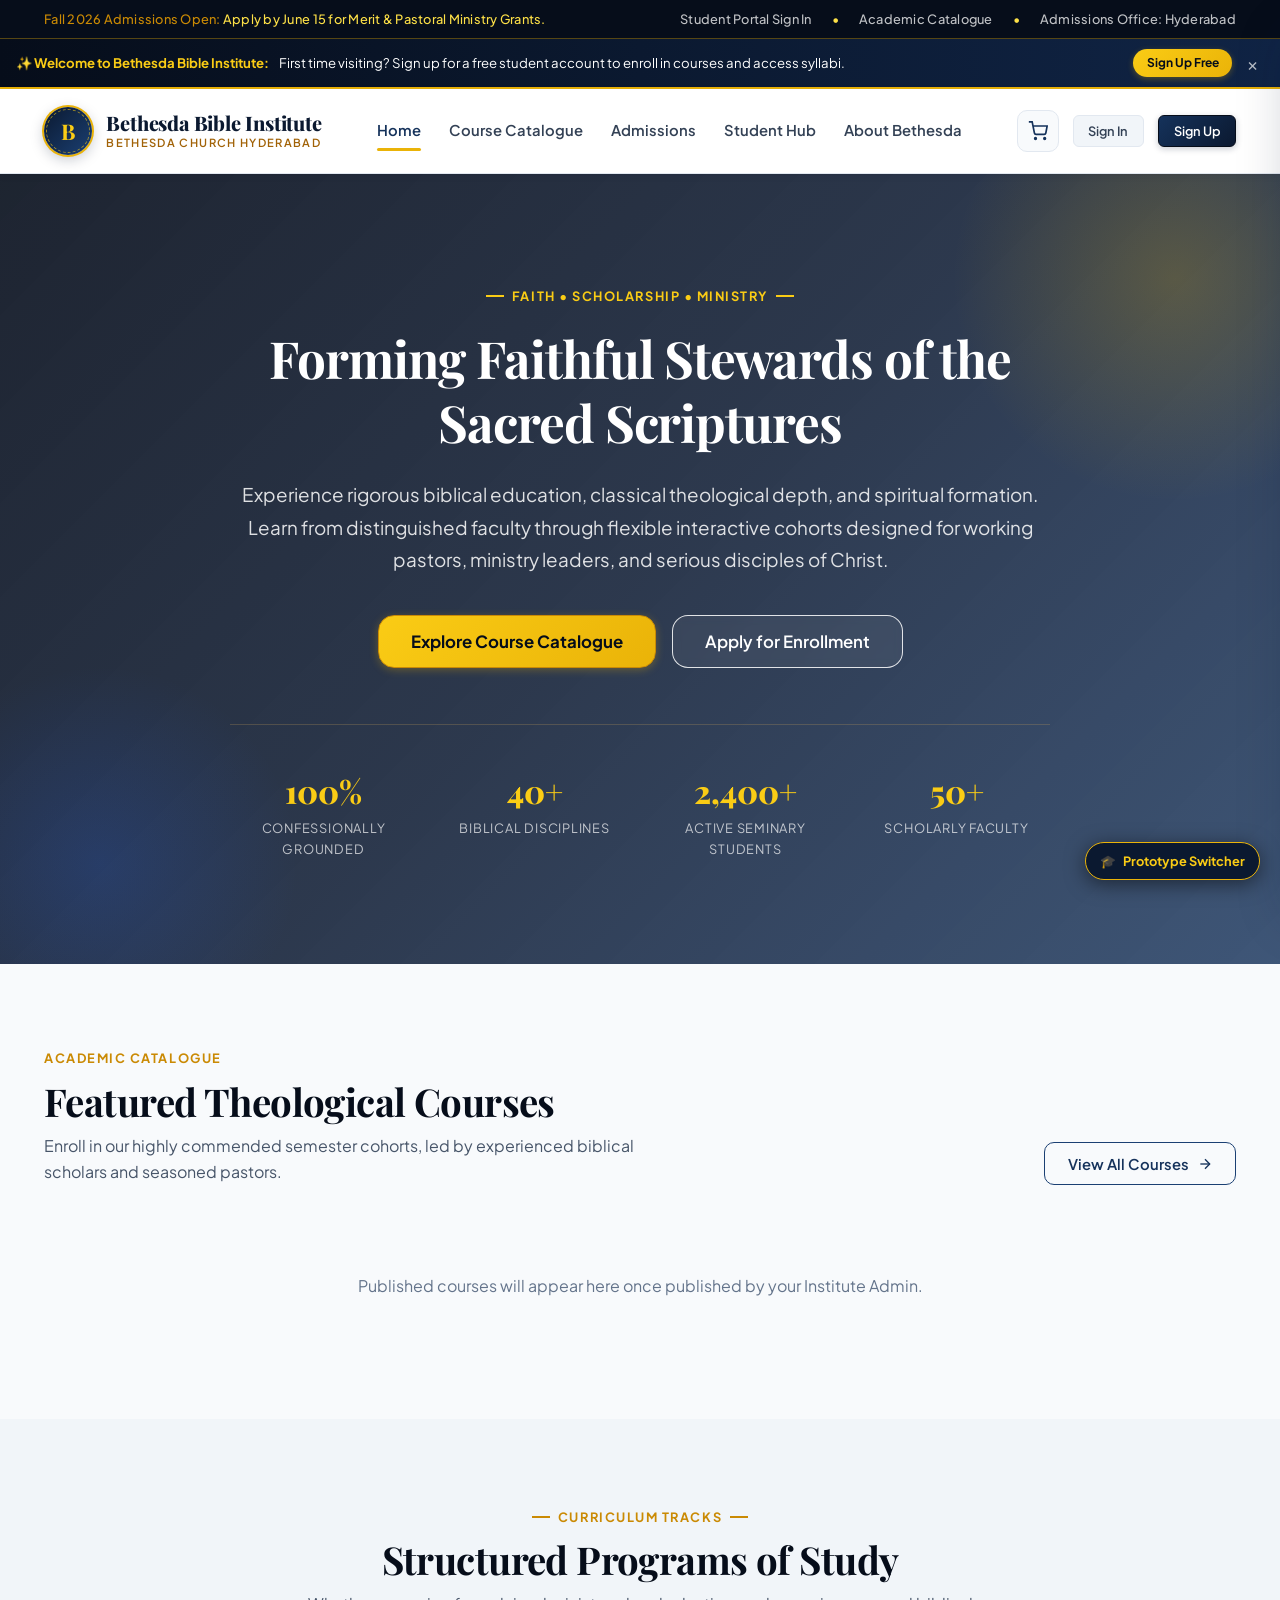
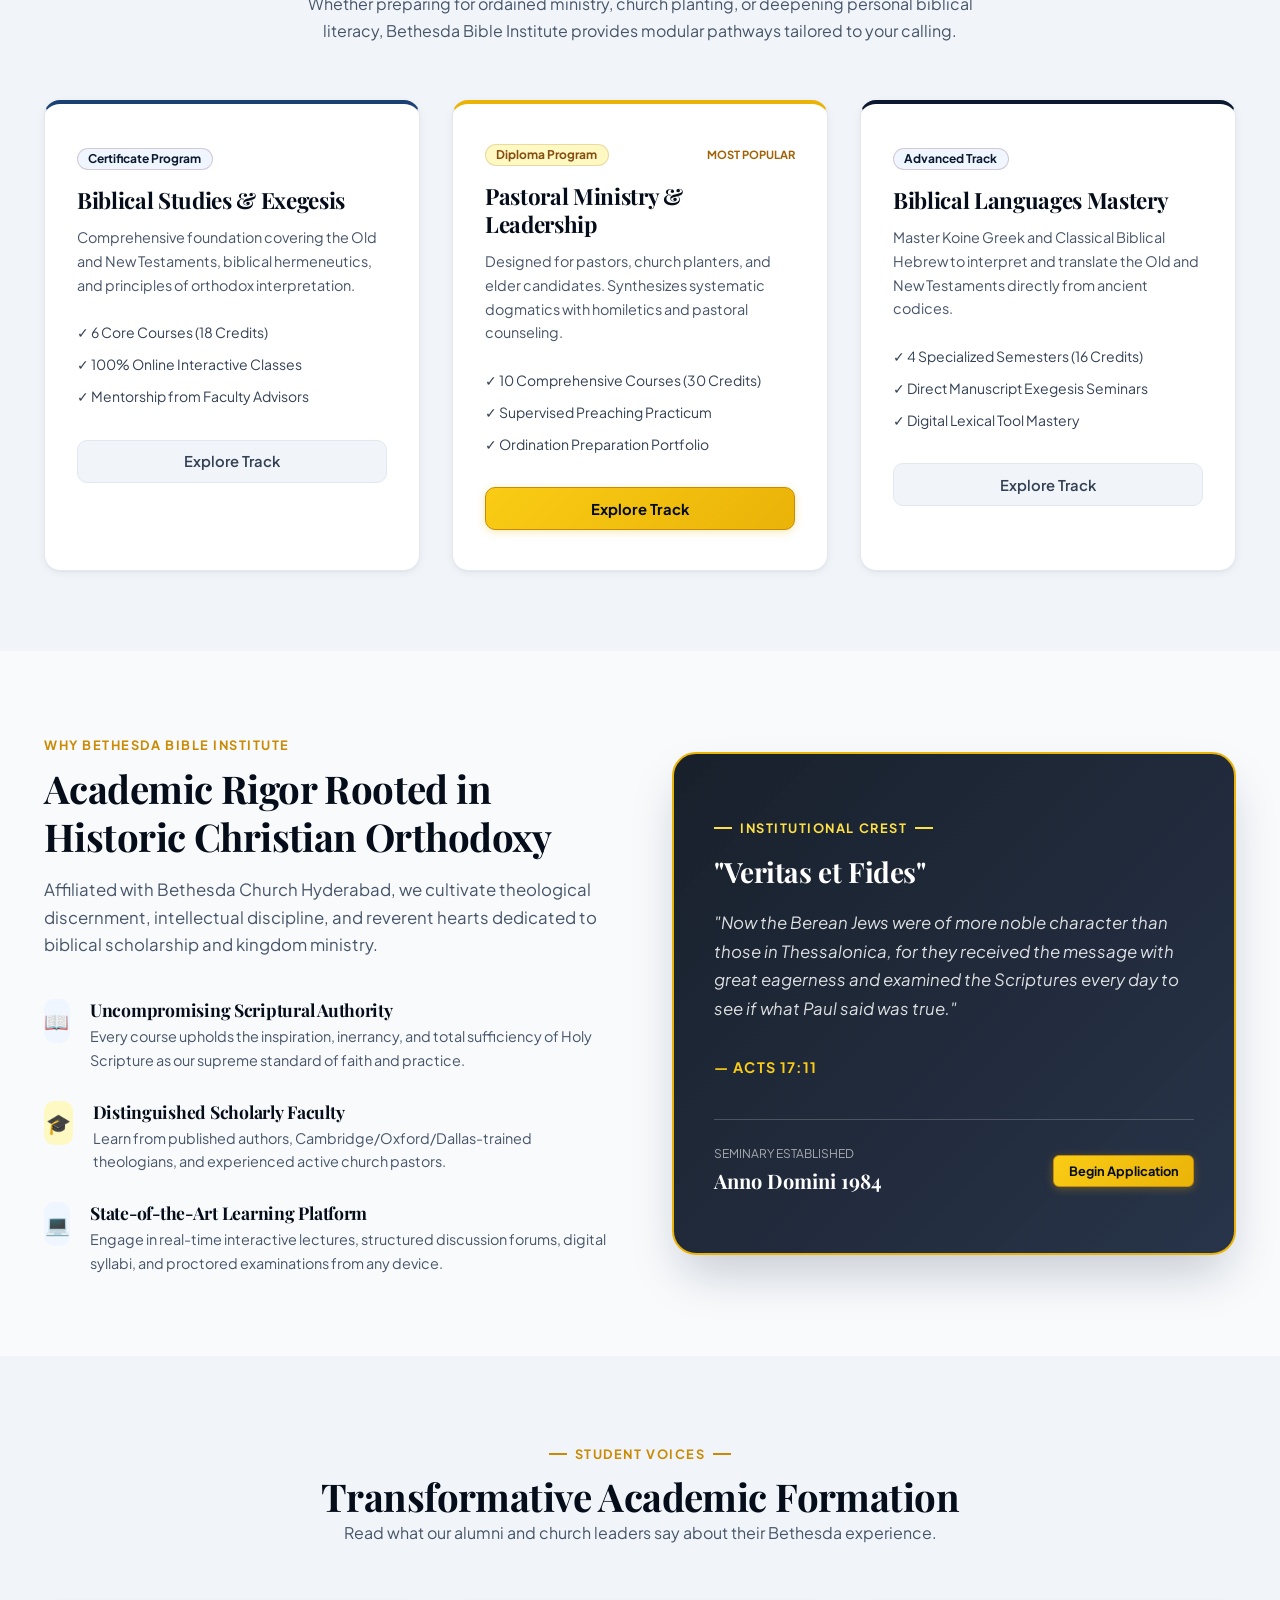
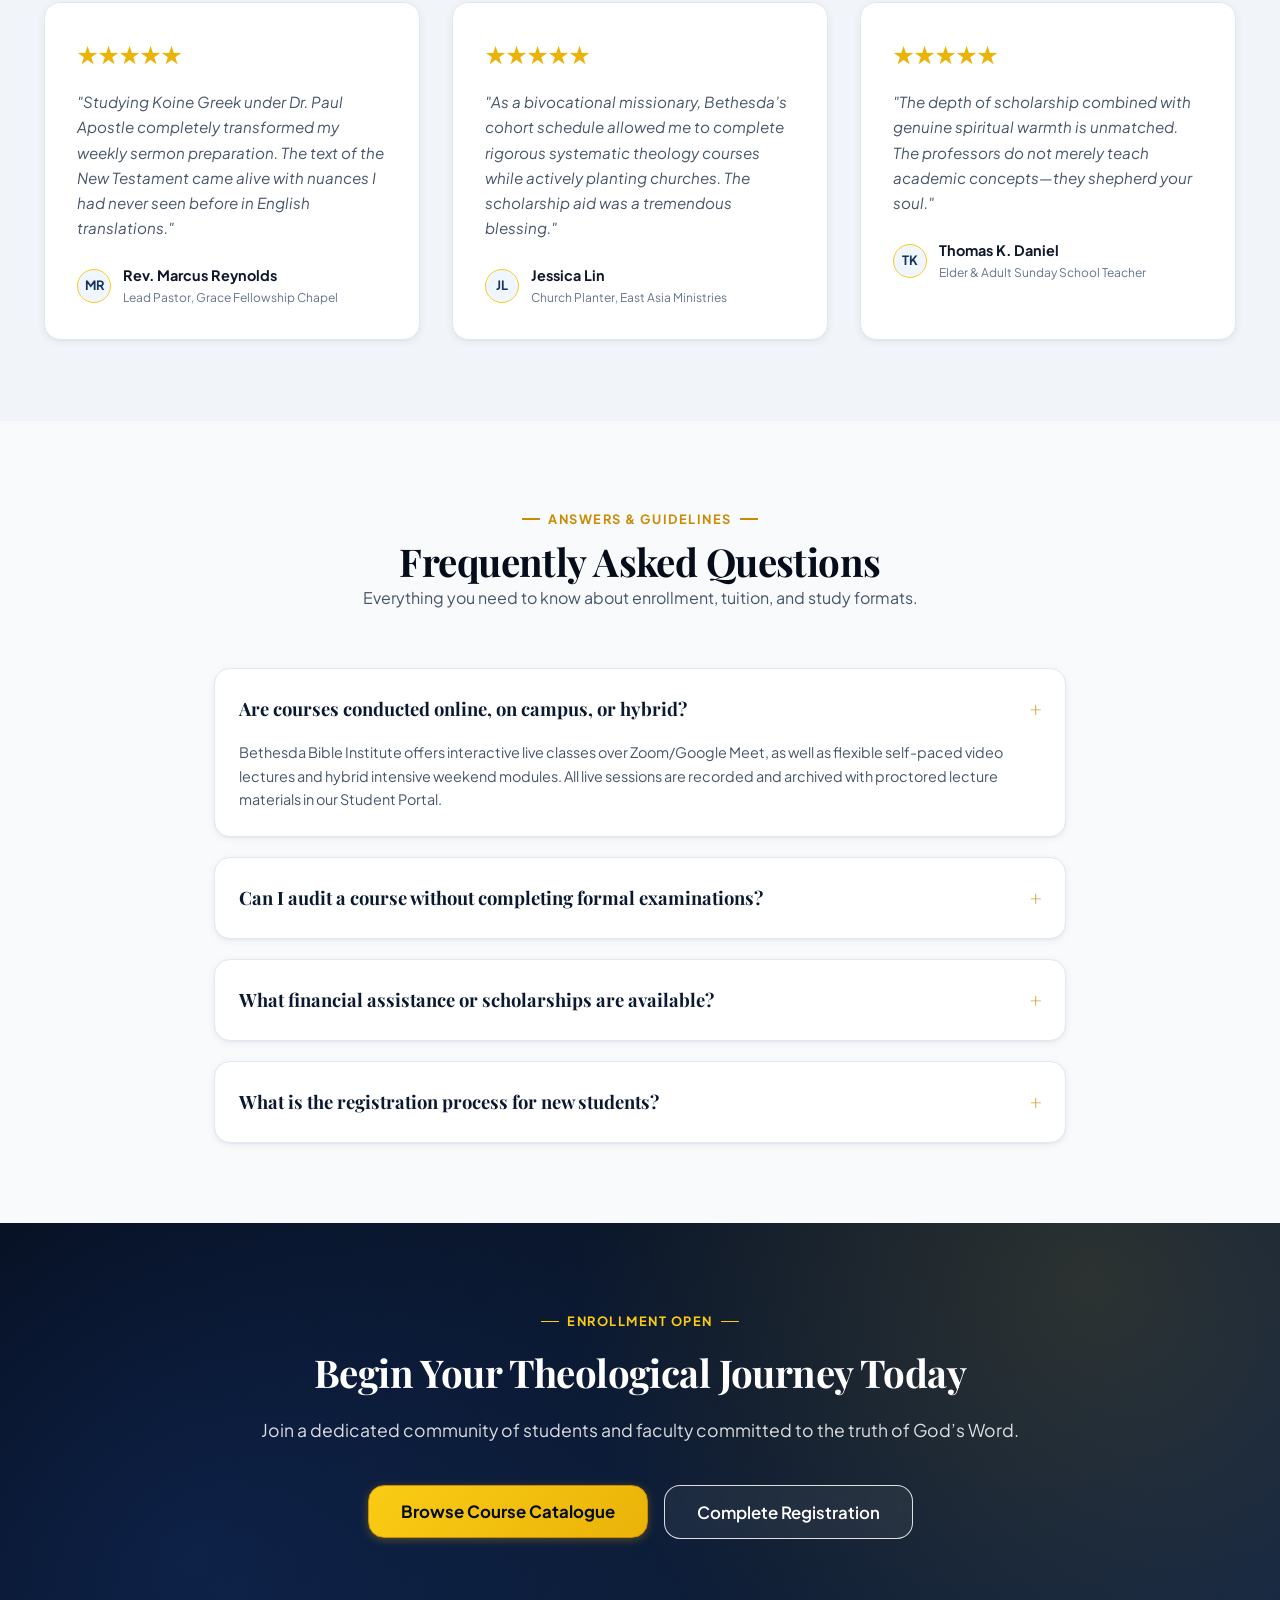
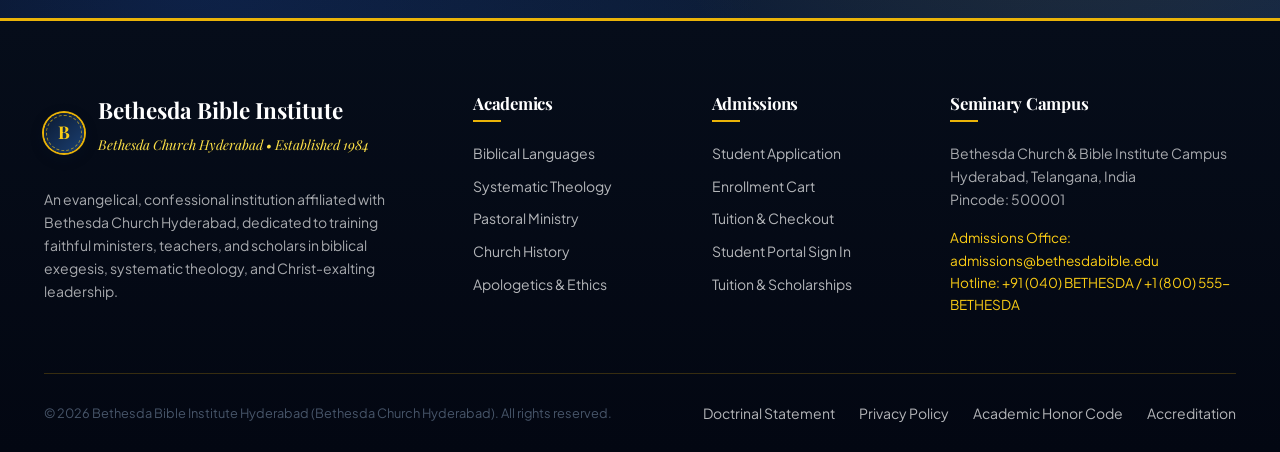
==== index.html @ e5cb6239 "feat(enrollment): integrate public catalog, application tracking, checkout and NestJS API proxy" ====
<!DOCTYPE html>
<html lang="en">
<head>
  <meta charset="UTF-8">
  <meta name="viewport" content="width=device-width, initial-scale=1.0">
  <title>Bethesda Bible Institute Hyderabad | Bethesda Church Hyderabad</title>
  <meta name="description" content="Bethesda Bible Institute Hyderabad (Bethesda Church Hyderabad). Accredited online and campus biblical education, classical theology, and pastoral ministry.">
  <link rel="stylesheet" href="assets/css/style.css">
  <link rel="stylesheet" href="assets/css/responsive.css">
</head>
<body>

  <!-- Top Announcement Bar -->
  <aside class="topbar" aria-label="Announcement">
    <div class="container">
      <div>
        <span class="text-gold font-bold">Fall 2026 Admissions Open:</span>
        <span>Apply by June 15 for Merit & Pastoral Ministry Grants.</span>
      </div>
      <div class="topbar-links">
        <a href="student-login.html" class="topbar-link">Student Portal Sign In</a>
        <span>•</span>
        <a href="courses.html" class="topbar-link">Academic Catalogue</a>
        <span>•</span>
        <a href="#contact" class="topbar-link">Admissions Office: Hyderabad</a>
      </div>
    </div>
  </aside>

  <!-- Main Navigation Header -->
  <header class="site-header">
    <div class="container">
      <a href="index.html" class="brand">
        <div class="brand-crest">B</div>
        <div class="brand-text">
          <span class="brand-title">Bethesda Bible Institute</span>
          <span class="brand-subtitle">Bethesda Church Hyderabad</span>
        </div>
      </a>

      <!-- Desktop Nav -->
      <nav class="nav-menu" aria-label="Primary Navigation">
        <a href="index.html" class="nav-link active">Home</a>
        <a href="courses.html" class="nav-link">Course Catalogue</a>
        <a href="registration.html" class="nav-link">Admissions</a>
        <a href="student-dashboard.html" class="nav-link">Student Hub</a>
        <a href="#about" class="nav-link">About Bethesda</a>
      </nav>

      <!-- Nav Actions -->
      <div class="nav-actions">
        <a href="cart.html" class="cart-button" title="View Enrollment Cart">
          <svg width="20" height="20" viewBox="0 0 24 24" fill="none" stroke="currentColor" stroke-width="2">
            <circle cx="9" cy="21" r="1"></circle>
            <circle cx="20" cy="21" r="1"></circle>
            <path d="M1 1h4l2.68 13.39a2 2 0 0 0 2 1.61h9.72a2 2 0 0 0 2-1.61L23 6H6"></path>
          </svg>
          <span class="cart-badge">0</span>
        </a>

        <a href="student-login.html" class="btn btn-secondary btn-sm">Sign In</a>
        <a href="registration.html" class="btn btn-primary btn-sm">Apply Now</a>

        <!-- Mobile Toggle -->
        <button type="button" class="mobile-nav-toggle" aria-label="Open Menu">
          <svg width="22" height="22" viewBox="0 0 24 24" fill="none" stroke="currentColor" stroke-width="2">
            <line x1="3" y1="12" x2="21" y2="12"></line>
            <line x1="3" y1="6" x2="21" y2="6"></line>
            <line x1="3" y1="18" x2="21" y2="18"></line>
          </svg>
        </button>
      </div>
    </div>
  </header>

  <!-- Mobile Drawer -->
  <div class="mobile-drawer-overlay"></div>
  <div class="mobile-drawer">
    <div class="drawer-header">
      <div class="brand">
        <div class="brand-crest" style="width:36px; height:36px; font-size:1rem;">B</div>
        <span class="brand-title" style="font-size:1.05rem;">Bethesda Bible Institute</span>
      </div>
      <button type="button" class="drawer-close" aria-label="Close Menu">✕</button>
    </div>

    <div class="drawer-links">
      <a href="index.html" class="drawer-link active">Home</a>
      <a href="courses.html" class="drawer-link">Course Catalogue</a>
      <a href="registration.html" class="drawer-link">Student Registration</a>
      <a href="cart.html" class="drawer-link">Shopping Cart</a>
      <a href="student-login.html" class="drawer-link">Student Login</a>
      <a href="student-dashboard.html" class="drawer-link">Enrolled Courses Portal</a>
    </div>

    <div class="drawer-footer">
      <a href="registration.html" class="btn btn-primary btn-block">Begin Registration</a>
      <a href="student-login.html" class="btn btn-secondary btn-block">Sign In to Portal</a>
    </div>
  </div>

  <main>
    <!-- Hero Section -->
    <section class="section section-burgundy" style="padding: 6.5rem 0; position:relative; overflow:hidden; background: linear-gradient(135deg, rgba(6, 13, 26, 0.90) 0%, rgba(11, 25, 48, 0.86) 50%, rgba(21, 50, 91, 0.82) 100%), url('https://images.unsplash.com/photo-1524995997946-a1c2e315a42f?auto=format&fit=crop&w=2000&q=80') center/cover no-repeat;">
      <div style="position:absolute; top:-120px; right:-120px; width:450px; height:450px; border-radius:50%; background:radial-gradient(circle, rgba(234, 179, 8, 0.22) 0%, transparent 70%); pointer-events:none;"></div>
      <div style="position:absolute; bottom:-100px; left:-100px; width:400px; height:400px; border-radius:50%; background:radial-gradient(circle, rgba(37, 99, 235, 0.2) 0%, transparent 70%); pointer-events:none;"></div>
      <div class="container" style="position:relative; z-index:2;">
        <div style="max-width: 820px; margin: 0 auto; text-align: center;">
          <span class="eyebrow" style="color:var(--gold-400); margin-bottom:1.25rem;">
            FAITH • SCHOLARSHIP • MINISTRY
          </span>

          <h1 style="color:#FFFFFF; margin-bottom:1.5rem; letter-spacing:-0.02em;">
            Forming Faithful Stewards of the Sacred Scriptures
          </h1>

          <p style="font-size:1.18rem; color:rgba(255,255,255,0.85); line-height:1.7; margin-bottom:2.5rem;">
            Experience rigorous biblical education, classical theological depth, and spiritual formation. Learn from distinguished faculty through flexible interactive cohorts designed for working pastors, ministry leaders, and serious disciples of Christ.
          </p>

          <div class="hero-actions" style="display:flex; justify-content:center; gap:1rem; flex-wrap:wrap; margin-bottom:3.5rem;">
            <a href="courses.html" class="btn btn-gold btn-lg">Explore Course Catalogue</a>
            <a href="registration.html" class="btn btn-outline-white btn-lg">Apply for Enrollment</a>
          </div>

          <!-- Academic Credibility Highlights -->
          <div style="display:grid; grid-template-columns:repeat(auto-fit, minmax(180px, 1fr)); gap:1.5rem; padding-top:2.5rem; border-top:1px solid rgba(197, 160, 89, 0.25);">
            <div>
              <p style="font-family:var(--font-serif); font-size:2rem; font-weight:800; color:var(--gold-400);">100%</p>
              <p style="font-size:0.8rem; color:rgba(255,255,255,0.7); text-transform:uppercase; letter-spacing:0.06em;">Confessionally Grounded</p>
            </div>
            <div>
              <p style="font-family:var(--font-serif); font-size:2rem; font-weight:800; color:var(--gold-400);">40+</p>
              <p style="font-size:0.8rem; color:rgba(255,255,255,0.7); text-transform:uppercase; letter-spacing:0.06em;">Biblical Disciplines</p>
            </div>
            <div>
              <p style="font-family:var(--font-serif); font-size:2rem; font-weight:800; color:var(--gold-400);">2,400+</p>
              <p style="font-size:0.8rem; color:rgba(255,255,255,0.7); text-transform:uppercase; letter-spacing:0.06em;">Active Seminary Students</p>
            </div>
            <div>
              <p style="font-family:var(--font-serif); font-size:2rem; font-weight:800; color:var(--gold-400);">50+</p>
              <p style="font-size:0.8rem; color:rgba(255,255,255,0.7); text-transform:uppercase; letter-spacing:0.06em;">Scholarly Faculty</p>
            </div>
          </div>
        </div>
      </div>
    </section>

    <!-- Featured Courses Section -->
    <section class="section">
      <div class="container">
        <div style="display:flex; justify-content:space-between; align-items:flex-end; margin-bottom:3rem; flex-wrap:wrap; gap:1.5rem;">
          <div>
            <span class="eyebrow no-rule" style="margin-bottom:0.5rem;">ACADEMIC CATALOGUE</span>
            <h2>Featured Theological Courses</h2>
            <p style="max-width:600px; margin-top:0.5rem;">
              Enroll in our highly commended semester cohorts, led by experienced biblical scholars and seasoned pastors.
            </p>
          </div>
          <a href="courses.html" class="btn btn-outline">
            View All Courses
            <svg width="16" height="16" viewBox="0 0 24 24" fill="none" stroke="currentColor" stroke-width="2">
              <line x1="5" y1="12" x2="19" y2="12"></line>
              <polyline points="12 5 19 12 12 19"></polyline>
            </svg>
          </a>
        </div>

        <div id="featuredCoursesGrid" class="courses-grid" style="display:grid; grid-template-columns:repeat(auto-fit, minmax(320px, 1fr)); gap:2rem;">
          <!-- Dynamically populated from courses.js -->
        </div>
      </div>
    </section>

    <!-- Academic Pathways / Degrees -->
    <section class="section section-alt">
      <div class="container">
        <div style="text-align:center; max-width:700px; margin:0 auto 3.5rem;">
          <span class="eyebrow" style="margin-bottom:0.5rem;">CURRICULUM TRACKS</span>
          <h2>Structured Programs of Study</h2>
          <p style="margin-top:0.5rem;">
            Whether preparing for ordained ministry, church planting, or deepening personal biblical literacy, Bethesda Bible Institute provides modular pathways tailored to your calling.
          </p>
        </div>

        <div style="display:grid; grid-template-columns:repeat(auto-fit, minmax(300px, 1fr)); gap:2rem;">
          <div class="card track-card" style="padding:2.5rem 2rem; border-top:4px solid var(--burgundy-700);">
            <span class="badge badge-burgundy" style="margin-bottom:1rem;">Certificate Program</span>
            <h3 style="font-size:1.4rem; margin-bottom:0.75rem;">Biblical Studies & Exegesis</h3>
            <p style="font-size:0.9rem; margin-bottom:1.5rem;">
              Comprehensive foundation covering the Old and New Testaments, biblical hermeneutics, and principles of orthodox interpretation.
            </p>
            <ul style="font-size:0.875rem; color:var(--charcoal-700); margin-bottom:2rem; display:flex; flex-direction:column; gap:0.6rem;">
              <li>✓ 6 Core Courses (18 Credits)</li>
              <li>✓ 100% Online Interactive Classes</li>
              <li>✓ Mentorship from Faculty Advisors</li>
            </ul>
            <a href="courses.html?category=Biblical+Studies" class="btn btn-secondary btn-block">Explore Track</a>
          </div>

          <div class="card track-card" style="padding:2.5rem 2rem; border-top:4px solid var(--gold-500);">
            <div style="display:flex; justify-content:space-between; align-items:center; margin-bottom:1rem;">
              <span class="badge badge-gold">Diploma Program</span>
              <span style="font-size:0.7rem; font-weight:700; color:var(--gold-700); text-transform:uppercase;">Most Popular</span>
            </div>
            <h3 style="font-size:1.4rem; margin-bottom:0.75rem;">Pastoral Ministry & Leadership</h3>
            <p style="font-size:0.9rem; margin-bottom:1.5rem;">
              Designed for pastors, church planters, and elder candidates. Synthesizes systematic dogmatics with homiletics and pastoral counseling.
            </p>
            <ul style="font-size:0.875rem; color:var(--charcoal-700); margin-bottom:2rem; display:flex; flex-direction:column; gap:0.6rem;">
              <li>✓ 10 Comprehensive Courses (30 Credits)</li>
              <li>✓ Supervised Preaching Practicum</li>
              <li>✓ Ordination Preparation Portfolio</li>
            </ul>
            <a href="courses.html?category=Pastoral+Ministry" class="btn btn-gold btn-block">Explore Track</a>
          </div>

          <div class="card track-card" style="padding:2.5rem 2rem; border-top:4px solid var(--burgundy-900);">
            <span class="badge badge-burgundy" style="margin-bottom:1rem;">Advanced Track</span>
            <h3 style="font-size:1.4rem; margin-bottom:0.75rem;">Biblical Languages Mastery</h3>
            <p style="font-size:0.9rem; margin-bottom:1.5rem;">
              Master Koine Greek and Classical Biblical Hebrew to interpret and translate the Old and New Testaments directly from ancient codices.
            </p>
            <ul style="font-size:0.875rem; color:var(--charcoal-700); margin-bottom:2rem; display:flex; flex-direction:column; gap:0.6rem;">
              <li>✓ 4 Specialized Semesters (16 Credits)</li>
              <li>✓ Direct Manuscript Exegesis Seminars</li>
              <li>✓ Digital Lexical Tool Mastery</li>
            </ul>
            <a href="courses.html?category=Biblical+Languages" class="btn btn-secondary btn-block">Explore Track</a>
          </div>
        </div>
      </div>
    </section>

    <!-- Why Study With Bethesda -->
    <section class="section" id="about">
      <div class="container">
        <div style="display:grid; grid-template-columns: 1fr 1fr; gap:4rem; align-items:center;">
          <div>
            <span class="eyebrow no-rule" style="margin-bottom:0.5rem;">WHY BETHESDA BIBLE INSTITUTE</span>
            <h2>Academic Rigor Rooted in Historic Christian Orthodoxy</h2>
            <p style="margin-top:1rem; font-size:1.05rem;">
              Affiliated with Bethesda Church Hyderabad, we cultivate theological discernment, intellectual discipline, and reverent hearts dedicated to biblical scholarship and kingdom ministry.
            </p>

            <div style="margin-top:2.5rem; display:flex; flex-direction:column; gap:1.75rem;">
              <div style="display:flex; gap:1.25rem;">
                <div style="width:44px; height:44px; border-radius:var(--radius-md); background:var(--burgundy-100); color:var(--burgundy-800); display:flex; align-items:center; justify-content:center; font-size:1.25rem; shrink-0;">
                  📖
                </div>
                <div>
                  <h4 style="font-size:1.1rem; margin-bottom:0.25rem;">Uncompromising Scriptural Authority</h4>
                  <p style="font-size:0.9rem;">Every course upholds the inspiration, inerrancy, and total sufficiency of Holy Scripture as our supreme standard of faith and practice.</p>
                </div>
              </div>

              <div style="display:flex; gap:1.25rem;">
                <div style="width:44px; height:44px; border-radius:var(--radius-md); background:var(--gold-100); color:var(--gold-800); display:flex; align-items:center; justify-content:center; font-size:1.25rem; shrink-0;">
                  🎓
                </div>
                <div>
                  <h4 style="font-size:1.1rem; margin-bottom:0.25rem;">Distinguished Scholarly Faculty</h4>
                  <p style="font-size:0.9rem;">Learn from published authors, Cambridge/Oxford/Dallas-trained theologians, and experienced active church pastors.</p>
                </div>
              </div>

              <div style="display:flex; gap:1.25rem;">
                <div style="width:44px; height:44px; border-radius:var(--radius-md); background:var(--burgundy-100); color:var(--burgundy-800); display:flex; align-items:center; justify-content:center; font-size:1.25rem; shrink-0;">
                  💻
                </div>
                <div>
                  <h4 style="font-size:1.1rem; margin-bottom:0.25rem;">State-of-the-Art Learning Platform</h4>
                  <p style="font-size:0.9rem;">Engage in real-time interactive lectures, structured discussion forums, digital syllabi, and proctored examinations from any device.</p>
                </div>
              </div>
            </div>
          </div>

          <div style="position:relative;">
            <div style="background: linear-gradient(135deg, rgba(6, 13, 26, 0.92) 0%, rgba(11, 25, 48, 0.88) 100%), url('https://images.unsplash.com/photo-1507842229451-7f01be8610ce?auto=format&fit=crop&w=1200&q=80') center/cover no-repeat; border-radius:var(--radius-xl); padding:3.5rem 2.5rem; color:#FFFFFF; box-shadow:var(--shadow-xl); border:2px solid var(--gold-500); position:relative; overflow:hidden;">
              <span class="eyebrow" style="color:var(--gold-300); margin-bottom:1rem;">INSTITUTIONAL CREST</span>
              <h3 style="color:#FFFFFF; font-size:1.75rem; margin-bottom:1.25rem;">"Veritas et Fides"</h3>
              <p style="color:rgba(255,255,255,0.85); font-style:italic; font-size:1.05rem; line-height:1.7; margin-bottom:2rem;">
                "Now the Berean Jews were of more noble character than those in Thessalonica, for they received the message with great eagerness and examined the Scriptures every day to see if what Paul said was true."
              </p>
              <p style="color:var(--gold-400); font-weight:700; font-size:0.9rem; text-transform:uppercase; letter-spacing:0.08em;">
                — ACTS 17:11
              </p>

              <div style="margin-top:2.5rem; padding-top:1.5rem; border-top:1px solid rgba(255,255,255,0.2); display:flex; justify-content:space-between; align-items:center;">
                <div>
                  <p style="font-size:0.75rem; text-transform:uppercase; color:rgba(255,255,255,0.6);">Seminary Established</p>
                  <p style="font-family:var(--font-serif); font-size:1.25rem; font-weight:700; color:#FFFFFF;">Anno Domini 1984</p>
                </div>
                <a href="registration.html" class="btn btn-gold btn-sm">Begin Application</a>
              </div>
            </div>
          </div>
        </div>
      </div>
    </section>

    <!-- Testimonials Section -->
    <section class="section section-alt">
      <div class="container">
        <div style="text-align:center; max-width:650px; margin:0 auto 3.5rem;">
          <span class="eyebrow" style="margin-bottom:0.5rem;">STUDENT VOICES</span>
          <h2>Transformative Academic Formation</h2>
          <p>Read what our alumni and church leaders say about their Bethesda experience.</p>
        </div>

        <div style="display:grid; grid-template-columns:repeat(auto-fit, minmax(300px, 1fr)); gap:2rem;">
          <div class="card testimonial-card" style="padding:2rem;">
            <div style="color:var(--gold-500); font-size:1.5rem; margin-bottom:1rem;">★★★★★</div>
            <p style="font-style:italic; font-size:0.95rem; margin-bottom:1.5rem; line-height:1.65;">
              "Studying Koine Greek under Dr. Paul Apostle completely transformed my weekly sermon preparation. The text of the New Testament came alive with nuances I had never seen before in English translations."
            </p>
            <div style="display:flex; align-items:center; gap:0.75rem;">
              <div class="faculty-avatar">MR</div>
              <div>
                <p style="font-size:0.9rem; font-weight:700; color:var(--charcoal-900);">Rev. Marcus Reynolds</p>
                <p style="font-size:0.75rem; color:var(--charcoal-500);">Lead Pastor, Grace Fellowship Chapel</p>
              </div>
            </div>
          </div>

          <div class="card testimonial-card" style="padding:2rem;">
            <div style="color:var(--gold-500); font-size:1.5rem; margin-bottom:1rem;">★★★★★</div>
            <p style="font-style:italic; font-size:0.95rem; margin-bottom:1.5rem; line-height:1.65;">
              "As a bivocational missionary, Bethesda’s cohort schedule allowed me to complete rigorous systematic theology courses while actively planting churches. The scholarship aid was a tremendous blessing."
            </p>
            <div style="display:flex; align-items:center; gap:0.75rem;">
              <div class="faculty-avatar">JL</div>
              <div>
                <p style="font-size:0.9rem; font-weight:700; color:var(--charcoal-900);">Jessica Lin</p>
                <p style="font-size:0.75rem; color:var(--charcoal-500);">Church Planter, East Asia Ministries</p>
              </div>
            </div>
          </div>

          <div class="card testimonial-card" style="padding:2rem;">
            <div style="color:var(--gold-500); font-size:1.5rem; margin-bottom:1rem;">★★★★★</div>
            <p style="font-style:italic; font-size:0.95rem; margin-bottom:1.5rem; line-height:1.65;">
              "The depth of scholarship combined with genuine spiritual warmth is unmatched. The professors do not merely teach academic concepts—they shepherd your soul."
            </p>
            <div style="display:flex; align-items:center; gap:0.75rem;">
              <div class="faculty-avatar">TK</div>
              <div>
                <p style="font-size:0.9rem; font-weight:700; color:var(--charcoal-900);">Thomas K. Daniel</p>
                <p style="font-size:0.75rem; color:var(--charcoal-500);">Elder & Adult Sunday School Teacher</p>
              </div>
            </div>
          </div>
        </div>
      </div>
    </section>

    <!-- Frequently Asked Questions (FAQ) -->
    <section class="section" id="faq">
      <div class="container container-narrow">
        <div style="text-align:center; margin-bottom:3.5rem;">
          <span class="eyebrow" style="margin-bottom:0.5rem;">ANSWERS & GUIDELINES</span>
          <h2>Frequently Asked Questions</h2>
          <p>Everything you need to know about enrollment, tuition, and study formats.</p>
        </div>

        <div style="display:flex; flex-direction:column; gap:1.25rem;">
          <details class="card" style="padding:1.5rem;" open>
            <summary style="font-family:var(--font-serif); font-size:1.15rem; font-weight:700; color:var(--burgundy-900); cursor:pointer; list-style:none; display:flex; justify-content:space-between; align-items:center;">
              <span>Are courses conducted online, on campus, or hybrid?</span>
              <span style="font-size:1.25rem; color:var(--gold-600);">+</span>
            </summary>
            <p style="margin-top:1rem; font-size:0.9rem; color:var(--charcoal-600); line-height:1.65;">
              Bethesda Bible Institute offers interactive live classes over Zoom/Google Meet, as well as flexible self-paced video lectures and hybrid intensive weekend modules. All live sessions are recorded and archived with proctored lecture materials in our Student Portal.
            </p>
          </details>

          <details class="card" style="padding:1.5rem;">
            <summary style="font-family:var(--font-serif); font-size:1.15rem; font-weight:700; color:var(--burgundy-900); cursor:pointer; list-style:none; display:flex; justify-content:space-between; align-items:center;">
              <span>Can I audit a course without completing formal examinations?</span>
              <span style="font-size:1.25rem; color:var(--gold-600);">+</span>
            </summary>
            <p style="margin-top:1rem; font-size:0.9rem; color:var(--charcoal-600); line-height:1.65;">
              Yes! Students may choose the Audit option during enrollment for personal enrichment. Auditors attend lectures and receive study notes but are exempt from graded papers, quizzes, and final examinations.
            </p>
          </details>

          <details class="card" style="padding:1.5rem;">
            <summary style="font-family:var(--font-serif); font-size:1.15rem; font-weight:700; color:var(--burgundy-900); cursor:pointer; list-style:none; display:flex; justify-content:space-between; align-items:center;">
              <span>What financial assistance or scholarships are available?</span>
              <span style="font-size:1.25rem; color:var(--gold-600);">+</span>
            </summary>
            <p style="margin-top:1rem; font-size:0.9rem; color:var(--charcoal-600); line-height:1.65;">
              Through the generous support of our partner churches, we offer pastoral ministry subsidies, missionary grants, and merit scholarships. Enter promo code <strong>BIBLE2026</strong> at checkout for an immediate 20% tuition scholarship.
            </p>
          </details>

          <details class="card" style="padding:1.5rem;">
            <summary style="font-family:var(--font-serif); font-size:1.15rem; font-weight:700; color:var(--burgundy-900); cursor:pointer; list-style:none; display:flex; justify-content:space-between; align-items:center;">
              <span>What is the registration process for new students?</span>
              <span style="font-size:1.25rem; color:var(--gold-600);">+</span>
            </summary>
            <p style="margin-top:1rem; font-size:0.9rem; color:var(--charcoal-600); line-height:1.65;">
              New candidates complete the online student registration form, upload academic credentials, select desired courses, and review our academic honor code. Upon enrollment confirmation, login credentials for the Student Portal are generated immediately.
            </p>
          </details>
        </div>
      </div>
    </section>

    <!-- Call to Action Banner -->
    <section class="section section-burgundy" style="text-align:center;">
      <div class="container container-narrow">
        <span class="eyebrow" style="color:var(--gold-400); margin-bottom:1rem;">ENROLLMENT OPEN</span>
        <h2 style="color:#FFFFFF; margin-bottom:1.25rem;">Begin Your Theological Journey Today</h2>
        <p style="font-size:1.1rem; color:rgba(255,255,255,0.85); margin-bottom:2.5rem;">
          Join a dedicated community of students and faculty committed to the truth of God’s Word.
        </p>
        <div style="display:flex; justify-content:center; gap:1rem; flex-wrap:wrap;">
          <a href="courses.html" class="btn btn-gold btn-lg">Browse Course Catalogue</a>
          <a href="registration.html" class="btn btn-outline-white btn-lg">Complete Registration</a>
        </div>
      </div>
    </section>
  </main>

  <!-- Site Footer -->
  <footer class="site-footer" id="contact">
    <div class="container">
      <div class="footer-grid">
        <div>
          <div class="brand" style="margin-bottom:1rem;">
            <div class="brand-crest" style="width:40px; height:40px; font-size:1.1rem;">B</div>
            <div class="brand-text">
              <span class="footer-brand-title">Bethesda Bible Institute</span>
              <span class="footer-brand-motto">Bethesda Church Hyderabad • Established 1984</span>
            </div>
          </div>
          <p class="footer-desc">
            An evangelical, confessional institution affiliated with Bethesda Church Hyderabad, dedicated to training faithful ministers, teachers, and scholars in biblical exegesis, systematic theology, and Christ-exalting leadership.
          </p>
        </div>

        <div>
          <h4 class="footer-col-title">Academics</h4>
          <div class="footer-links">
            <a href="courses.html?category=Biblical+Languages" class="footer-link">Biblical Languages</a>
            <a href="courses.html?category=Systematic+Theology" class="footer-link">Systematic Theology</a>
            <a href="courses.html?category=Pastoral+Ministry" class="footer-link">Pastoral Ministry</a>
            <a href="courses.html?category=Church+History" class="footer-link">Church History</a>
            <a href="courses.html?category=Apologetics+%26+Ethics" class="footer-link">Apologetics & Ethics</a>
          </div>
        </div>

        <div>
          <h4 class="footer-col-title">Admissions</h4>
          <div class="footer-links">
            <a href="registration.html" class="footer-link">Student Application</a>
            <a href="cart.html" class="footer-link">Enrollment Cart</a>
            <a href="checkout.html" class="footer-link">Tuition & Checkout</a>
            <a href="student-login.html" class="footer-link">Student Portal Sign In</a>
            <a href="#faq" class="footer-link">Tuition & Scholarships</a>
          </div>
        </div>

        <div>
          <h4 class="footer-col-title">Seminary Campus</h4>
          <p class="footer-desc" style="margin-bottom:1rem;">
            Bethesda Church & Bible Institute Campus<br>
            Hyderabad, Telangana, India<br>
            Pincode: 500001
          </p>
          <p style="font-size:0.85rem; color:var(--gold-400);">
            Admissions Office: admissions@bethesdabible.edu<br>
            Hotline: +91 (040) BETHESDA / +1 (800) 555-BETHESDA
          </p>
        </div>
      </div>

      <div class="footer-bottom">
        <p>© 2026 Bethesda Bible Institute Hyderabad (Bethesda Church Hyderabad). All rights reserved.</p>
        <div class="footer-bottom-links">
          <a href="#" class="footer-link">Doctrinal Statement</a>
          <a href="#" class="footer-link">Privacy Policy</a>
          <a href="#" class="footer-link">Academic Honor Code</a>
          <a href="#" class="footer-link">Accreditation</a>
        </div>
      </div>
    </div>
  </footer>

  <!-- Scripts -->
  <script src="assets/js/courses.js"></script>
  <script src="assets/js/cart.js"></script>
  <script src="assets/js/api.js"></script>
  <script src="assets/js/app.js"></script>
  <script>
    // Populate Featured Courses on Home page from live central API
    document.addEventListener('DOMContentLoaded', async () => {
      const container = document.getElementById('featuredCoursesGrid');
      if (!container) return;
      if (typeof loadPublicCourses === 'function') {
        await loadPublicCourses();
      }
      if (typeof getFeaturedCourses === 'function') {
        const featured = getFeaturedCourses();
        if (featured.length === 0) {
          container.innerHTML = '<div style="grid-column:1/-1; padding:2.5rem; text-align:center; color:var(--charcoal-500);">Published courses will appear here once published by your Institute Admin.</div>';
        } else {
          container.innerHTML = featured.map(createCourseCardHTML).join('');
        }
      }
    });
  </script>
</body>
</html>
---- assets/css/style.css ----
/* ==========================================================================
   BETHESDA BIBLE INSTITUTE & THEOLOGICAL SEMINARY
   Bethesda Church Hyderabad
   Student Enrollment & Course Catalogue Design System
   Palette: Royal Oxford Navy, Radiant Amber Gold, Clean Slate & Brilliant White
   ========================================================================== */

@import url('https://fonts.googleapis.com/css2?family=Playfair+Display:ital,wght@0,500;0,600;0,700;0,800;1,400;1,600&family=Plus+Jakarta+Sans:wght@300;400;500;600;700;800&family=JetBrains+Mono:wght@400;500;600&display=swap');

:root {
  /* Color Tokens - Vibrant Modern Royal Oxford Navy & Radiant Sunlit Gold */
  --burgundy-950: #060D1A; /* Ultra-deep authoritative Midnight Oxford Navy */
  --burgundy-900: #0B1930; /* Deep Royal Oxford Navy */
  --burgundy-850: #102445; /* Vibrant Imperial Navy */
  --burgundy-800: #15325B; /* Majestic Royal Navy */
  --burgundy-700: #1B4073; /* Rich Cobalt Blue */
  --burgundy-600: #1E4ED8; /* Radiant Sapphire Accent */
  --burgundy-500: #2563EB; /* Brilliant Blue Accent */
  --burgundy-100: #EFF6FF; /* Crisp Ice Blue Wash */
  --burgundy-50:  #F8FAFC; /* Porcelain Slate White */

  --gold-800:     #854D0E; /* Deep Burnished Bronze */
  --gold-700:     #A16207; /* Warm Amber */
  --gold-600:     #CA8A04; /* Rich Honey Gold */
  --gold-500:     #EAB308; /* Radiant Sunlit Gold - vibrant, high-visibility */
  --gold-400:     #FACC15; /* Luminous Gold Highlight */
  --gold-300:     #FDE047; /* Warm Champagne */
  --gold-100:     #FEF9C3; /* Soft Gold Tint */
  --gold-50:      #FEFCE8; /* Delicate Cream Wash */

  --cream-bg:     #F8FAFC; /* Crisp, modern slate-canvas (airy & clean) */
  --cream-card:   #FFFFFF; /* Pure brilliant white cards */
  --cream-alt:    #F1F5F9; /* Clean subtle slate-100 section contrast */
  --cream-border: #E2E8F0; /* Crisp modern slate-200 border */
  --cream-border-dark: #CBD5E1; /* Slate-300 active/focus border */

  --charcoal-900: #0F172A; /* Slate-900, sharp and readable */
  --charcoal-800: #1E293B; /* Slate-800 */
  --charcoal-700: #334155; /* Slate-700 */
  --charcoal-600: #475569; /* Slate-600 */
  --charcoal-500: #64748B; /* Slate-500 */
  --charcoal-400: #94A3B8; /* Slate-400 */
  --charcoal-300: #CBD5E1; /* Slate-300 */

  --status-success: #16A34A;
  --status-success-bg: #DCFCE7;
  --status-warning: #D97706;
  --status-warning-bg: #FEF3C7;
  --status-danger:  #DC2626;
  --status-danger-bg: #FEE2E2;
  --status-info:    #2563EB;
  --status-info-bg: #DBEAFE;

  /* Typography */
  --font-serif: 'Playfair Display', Georgia, 'Times New Roman', serif;
  --font-sans:  'Plus Jakarta Sans', -apple-system, BlinkMacSystemFont, 'Segoe UI', Roboto, sans-serif;
  --font-mono:  'JetBrains Mono', Consolas, monospace;

  /* Layout & Geometry */
  --max-width: 1240px;
  --header-height: 84px;
  --topbar-height: 38px;
  --radius-sm: 6px;
  --radius-md: 10px;
  --radius-lg: 16px;
  --radius-xl: 24px;
  --radius-full: 9999px;

  /* Elevation Shadows (Modern cool slate undertone) */
  --shadow-xs: 0 1px 2px rgba(15, 23, 42, 0.05);
  --shadow-sm: 0 2px 8px rgba(11, 25, 48, 0.06), 0 1px 2px rgba(15, 23, 42, 0.04);
  --shadow-md: 0 10px 25px -3px rgba(11, 25, 48, 0.09), 0 4px 10px -2px rgba(15, 23, 42, 0.04);
  --shadow-lg: 0 20px 35px -4px rgba(11, 25, 48, 0.13), 0 8px 16px -4px rgba(15, 23, 42, 0.06);
  --shadow-xl: 0 25px 50px -10px rgba(11, 25, 48, 0.22);

  /* Transitions */
  --transition-fast: 160ms cubic-bezier(0.16, 1, 0.3, 1);
  --transition-normal: 260ms cubic-bezier(0.16, 1, 0.3, 1);
}

/* ----------------------------------------------------
   1. BASE RESET & GLOBAL DEFAULTS
   ---------------------------------------------------- */
*, *::before, *::after {
  box-sizing: border-box;
  margin: 0;
  padding: 0;
}

html {
  font-size: 16px;
  scroll-behavior: smooth;
  -webkit-font-smoothing: antialiased;
  -moz-osx-font-smoothing: grayscale;
}

body {
  font-family: var(--font-sans);
  background-color: var(--cream-bg);
  color: var(--charcoal-800);
  line-height: 1.6;
  min-height: 100vh;
  display: flex;
  flex-direction: column;
}

main {
  flex: 1 0 auto;
}

img, svg, picture {
  display: block;
  max-width: 100%;
}

a {
  color: inherit;
  text-decoration: none;
  transition: color var(--transition-fast);
}

button, input, select, textarea {
  font: inherit;
  color: inherit;
}

button {
  cursor: pointer;
  border: none;
  background: none;
}

ul, ol {
  list-style: none;
}

/* ----------------------------------------------------
   2. TYPOGRAPHY SYSTEM
   ---------------------------------------------------- */
h1, h2, h3, h4, h5, h6 {
  font-family: var(--font-serif);
  color: var(--burgundy-950);
  font-weight: 700;
  line-height: 1.25;
  letter-spacing: -0.015em;
}

h1 { font-size: clamp(2.25rem, 4vw, 3.25rem); }
h2 { font-size: clamp(1.85rem, 3vw, 2.5rem); }
h3 { font-size: clamp(1.35rem, 2vw, 1.75rem); }
h4 { font-size: 1.25rem; }
h5 { font-size: 1.1rem; }
h6 { font-size: 0.95rem; }

p {
  color: var(--charcoal-600);
  line-height: 1.65;
}

.text-gold { color: var(--gold-600) !important; }
.text-burgundy { color: var(--burgundy-800) !important; }
.text-muted { color: var(--charcoal-500) !important; }
.text-serif { font-family: var(--font-serif); }
.text-mono { font-family: var(--font-mono); }

.eyebrow {
  font-family: var(--font-sans);
  font-size: 0.8rem;
  font-weight: 700;
  text-transform: uppercase;
  letter-spacing: 0.12em;
  color: var(--gold-600);
  display: inline-flex;
  align-items: center;
  gap: 0.5rem;
}

.eyebrow::before, .eyebrow::after {
  content: '';
  display: inline-block;
  width: 18px;
  height: 1.5px;
  background: currentColor;
}
.eyebrow.no-rule::before, .eyebrow.no-rule::after {
  display: none;
}

/* ----------------------------------------------------
   3. LAYOUT CONTAINERS & GRID
   ---------------------------------------------------- */
.container {
  width: 100%;
  max-width: var(--max-width);
  margin-left: auto;
  margin-right: auto;
  padding-left: 1.5rem;
  padding-right: 1.5rem;
}

.container-narrow {
  width: 100%;
  max-width: 900px;
  margin-left: auto;
  margin-right: auto;
  padding-left: 1.5rem;
  padding-right: 1.5rem;
}

.section {
  padding-top: 5rem;
  padding-bottom: 5rem;
}

.section-sm {
  padding-top: 3rem;
  padding-bottom: 3rem;
}

.section-alt {
  background-color: var(--cream-alt);
}

.section-burgundy {
  background: radial-gradient(circle at 85% 15%, rgba(234, 179, 8, 0.14) 0%, transparent 45%),
              radial-gradient(circle at 15% 85%, rgba(37, 99, 235, 0.16) 0%, transparent 50%),
              linear-gradient(135deg, var(--burgundy-950) 0%, var(--burgundy-900) 50%, var(--burgundy-850) 100%);
  color: #FFFFFF;
}

.section-burgundy h1,
.section-burgundy h2,
.section-burgundy h3,
.section-burgundy h4 {
  color: #FFFFFF;
}

.section-burgundy p {
  color: rgba(255, 255, 255, 0.88);
}

/* ----------------------------------------------------
   4. NAVIGATION & HEADER
   ---------------------------------------------------- */
.topbar {
  background-color: var(--burgundy-950);
  color: var(--gold-300);
  font-size: 0.8rem;
  font-weight: 500;
  letter-spacing: 0.02em;
  border-bottom: 1.5px solid rgba(234, 179, 8, 0.35);
}

.topbar .container {
  height: var(--topbar-height);
  display: flex;
  align-items: center;
  justify-content: space-between;
}

.topbar-links {
  display: flex;
  align-items: center;
  gap: 1.25rem;
}

.topbar-link {
  color: rgba(255, 255, 255, 0.75);
  transition: color var(--transition-fast);
}

.topbar-link:hover {
  color: var(--gold-400);
}

.site-header {
  background-color: #FFFFFF;
  position: sticky;
  top: 0;
  z-index: 100;
  border-bottom: 1px solid var(--cream-border);
  box-shadow: var(--shadow-sm);
  transition: all var(--transition-normal);
}

.site-header .container {
  height: var(--header-height);
  display: flex;
  align-items: center;
  justify-content: space-between;
}

/* Brand Logo */
.brand {
  display: flex;
  align-items: center;
  gap: 0.9rem;
  text-decoration: none;
}

.brand-crest {
  width: 48px;
  height: 48px;
  border-radius: 50%;
  background: linear-gradient(135deg, var(--burgundy-900), var(--burgundy-700));
  color: var(--gold-400);
  display: flex;
  align-items: center;
  justify-content: center;
  box-shadow: 0 0 0 2px var(--gold-500), 0 4px 14px rgba(11, 25, 48, 0.25);
  font-family: var(--font-serif);
  font-size: 1.35rem;
  font-weight: 700;
  position: relative;
  overflow: hidden;
}

.brand-crest::after {
  content: '';
  position: absolute;
  inset: 2px;
  border-radius: 50%;
  border: 1px dashed rgba(250, 204, 21, 0.6);
  pointer-events: none;
}

.brand-text {
  display: flex;
  flex-direction: column;
}

.brand-title {
  font-family: var(--font-serif);
  font-size: 1.25rem;
  font-weight: 800;
  color: var(--burgundy-900);
  letter-spacing: -0.01em;
  line-height: 1.15;
}

.brand-subtitle {
  font-family: var(--font-sans);
  font-size: 0.7rem;
  font-weight: 600;
  text-transform: uppercase;
  letter-spacing: 0.12em;
  color: var(--gold-700);
}

/* Navigation Links */
.nav-menu {
  display: flex;
  align-items: center;
  gap: 1.75rem;
}

.nav-link {
  font-size: 0.925rem;
  font-weight: 600;
  color: var(--charcoal-700);
  padding: 0.5rem 0;
  position: relative;
  transition: color var(--transition-fast);
}

.nav-link:hover,
.nav-link.active {
  color: var(--burgundy-800);
}

.nav-link.active::after {
  content: '';
  position: absolute;
  bottom: 0;
  left: 0;
  right: 0;
  height: 2.5px;
  background-color: var(--gold-500);
  border-radius: 2px;
}

/* Navigation Actions (Search, Cart, Login, Register) */
.nav-actions {
  display: flex;
  align-items: center;
  gap: 0.9rem;
}

.cart-button {
  position: relative;
  display: flex;
  align-items: center;
  justify-content: center;
  width: 42px;
  height: 42px;
  border-radius: var(--radius-md);
  color: var(--burgundy-800);
  background-color: var(--cream-bg);
  border: 1px solid var(--cream-border);
  transition: all var(--transition-fast);
}

.cart-button:hover {
  background-color: var(--burgundy-50);
  border-color: var(--burgundy-100);
  color: var(--burgundy-900);
}

.cart-badge {
  position: absolute;
  top: -4px;
  right: -4px;
  background-color: var(--gold-600);
  color: #FFFFFF;
  font-size: 0.7rem;
  font-weight: 700;
  height: 20px;
  min-width: 20px;
  padding: 0 5px;
  border-radius: 10px;
  display: flex;
  align-items: center;
  justify-content: center;
  border: 2px solid #FFFFFF;
  box-shadow: 0 1px 3px rgba(0,0,0,0.2);
}

/* ----------------------------------------------------
   5. BUTTON STYLES
   ---------------------------------------------------- */
.btn {
  display: inline-flex;
  align-items: center;
  justify-content: center;
  gap: 0.5rem;
  font-family: var(--font-sans);
  font-size: 0.925rem;
  font-weight: 600;
  padding: 0.7rem 1.4rem;
  border-radius: var(--radius-md);
  transition: all var(--transition-fast);
  text-decoration: none;
  cursor: pointer;
  line-height: 1.25;
  white-space: nowrap;
}

.btn:disabled,
.btn.disabled {
  opacity: 0.55;
  pointer-events: none;
  cursor: not-allowed;
}

/* Primary Royal Navy Button */
.btn-primary {
  background: linear-gradient(135deg, var(--burgundy-800) 0%, var(--burgundy-900) 100%);
  color: #FFFFFF;
  border: 1px solid var(--burgundy-950);
  box-shadow: 0 2px 6px rgba(11, 25, 48, 0.22);
}

.btn-primary:hover {
  background: linear-gradient(135deg, var(--burgundy-600) 0%, var(--burgundy-800) 100%);
  box-shadow: 0 6px 18px rgba(30, 78, 216, 0.32);
  transform: translateY(-1px);
}

/* Radiant Gold Accent Button */
.btn-gold {
  background: linear-gradient(135deg, var(--gold-400) 0%, var(--gold-500) 100%);
  color: var(--burgundy-950);
  border: 1px solid var(--gold-600);
  font-weight: 700;
  box-shadow: 0 2px 8px rgba(234, 179, 8, 0.3);
}

.btn-gold:hover {
  background: linear-gradient(135deg, var(--gold-300) 0%, var(--gold-400) 100%);
  color: var(--burgundy-950);
  box-shadow: 0 6px 18px rgba(234, 179, 8, 0.45);
  transform: translateY(-1px);
}

/* Outline Buttons */
.btn-outline {
  background: transparent;
  color: var(--burgundy-800);
  border: 1.5px solid var(--burgundy-700);
}

.btn-outline:hover {
  background-color: var(--burgundy-100);
  color: var(--burgundy-950);
  border-color: var(--burgundy-800);
}

.btn-outline-white {
  background: rgba(255, 255, 255, 0.06);
  backdrop-filter: blur(4px);
  color: #FFFFFF;
  border: 1.5px solid rgba(255, 255, 255, 0.85);
}

.btn-outline-white:hover {
  background: rgba(255, 255, 255, 0.22);
  color: #FFFFFF;
  border-color: #FFFFFF;
  box-shadow: 0 4px 14px rgba(0, 0, 0, 0.25);
  transform: translateY(-1px);
}

/* Subtle Secondary */
.btn-secondary {
  background-color: var(--cream-alt);
  color: var(--charcoal-700);
  border: 1px solid var(--cream-border);
}

.btn-secondary:hover {
  background-color: #FFFFFF;
  color: var(--charcoal-900);
  border-color: var(--cream-border-dark);
}

/* Sizes */
.btn-sm {
  font-size: 0.8rem;
  padding: 0.45rem 0.9rem;
  border-radius: var(--radius-sm);
}

.btn-lg {
  font-size: 1.05rem;
  padding: 0.95rem 2rem;
  border-radius: var(--radius-lg);
}

.btn-block {
  width: 100%;
}

/* ----------------------------------------------------
   6. CARDS & HERO COMPONENTS
   ---------------------------------------------------- */
.card {
  background-color: var(--cream-card);
  border: 1px solid var(--cream-border);
  border-radius: var(--radius-lg);
  box-shadow: var(--shadow-sm);
  transition: all var(--transition-normal);
  overflow: hidden;
}

.card:hover {
  box-shadow: var(--shadow-md);
  border-color: var(--cream-border-dark);
}

/* Curriculum Tracks Interactive Hover (Expands on cursor hover, minimizes on leave) */
.track-card {
  transition: transform 0.35s cubic-bezier(0.165, 0.84, 0.44, 1), box-shadow 0.35s cubic-bezier(0.165, 0.84, 0.44, 1), border-color 0.3s ease;
  will-change: transform, box-shadow;
  position: relative;
  z-index: 1;
  cursor: pointer;
}

.track-card:hover {
  transform: translateY(-10px) scale(1.035) !important;
  box-shadow: 0 22px 40px -5px rgba(11, 25, 48, 0.18), 0 12px 18px -5px rgba(0, 0, 0, 0.08) !important;
  border-color: var(--gold-400) !important;
  z-index: 10;
}

/* Student Voices Testimonials Interactive Hover (Expands on cursor hover, minimizes on leave) */
.testimonial-card {
  transition: transform 0.35s cubic-bezier(0.165, 0.84, 0.44, 1), box-shadow 0.35s cubic-bezier(0.165, 0.84, 0.44, 1), border-color 0.3s ease;
  will-change: transform, box-shadow;
  position: relative;
  z-index: 1;
  cursor: pointer;
}

.testimonial-card:hover {
  transform: translateY(-8px) scale(1.045) !important;
  box-shadow: 0 20px 35px -5px rgba(11, 25, 48, 0.16), 0 10px 15px -5px rgba(0, 0, 0, 0.08) !important;
  border-color: var(--gold-400) !important;
  z-index: 10;
}

/* Course Card (Inspired by Stanford reference with Bible Institute theme) */
.course-card {
  display: flex;
  flex-direction: column;
  background-color: #FFFFFF;
  border: 1px solid var(--cream-border);
  border-radius: var(--radius-lg);
  overflow: hidden;
  box-shadow: var(--shadow-sm);
  transition: all var(--transition-normal);
  height: 100%;
  position: relative;
}

.course-card:hover {
  transform: translateY(-4px);
  box-shadow: var(--shadow-lg);
  border-color: var(--gold-400);
}

.course-thumb {
  position: relative;
  width: 100%;
  aspect-ratio: 16 / 9;
  background: linear-gradient(135deg, var(--burgundy-900), var(--burgundy-950));
  overflow: hidden;
}

.course-thumb-img {
  width: 100%;
  height: 100%;
  object-fit: cover;
  transition: transform 0.4s ease;
}

.course-card:hover .course-thumb-img {
  transform: scale(1.06);
}

.course-thumb-overlay {
  position: absolute;
  inset: 0;
  background: linear-gradient(180deg, rgba(20, 4, 8, 0.45) 0%, rgba(20, 4, 8, 0.1) 40%, rgba(20, 4, 8, 0.72) 100%);
  pointer-events: none;
  transition: background var(--transition-normal);
}

.course-card:hover .course-thumb-overlay {
  background: linear-gradient(180deg, rgba(20, 4, 8, 0.3) 0%, rgba(20, 4, 8, 0.05) 40%, rgba(20, 4, 8, 0.8) 100%);
}

.course-badge-category {
  position: absolute;
  top: 12px;
  left: 12px;
  background-color: rgba(38, 7, 14, 0.85);
  backdrop-filter: blur(4px);
  color: var(--gold-300);
  font-size: 0.7rem;
  font-weight: 700;
  text-transform: uppercase;
  letter-spacing: 0.08em;
  padding: 0.3rem 0.7rem;
  border-radius: var(--radius-full);
  border: 1px solid rgba(197, 160, 89, 0.4);
}

.course-badge-level {
  position: absolute;
  top: 12px;
  right: 12px;
  background-color: rgba(255, 255, 255, 0.95);
  color: var(--burgundy-900);
  font-size: 0.7rem;
  font-weight: 700;
  text-transform: uppercase;
  padding: 0.25rem 0.6rem;
  border-radius: var(--radius-sm);
  box-shadow: 0 2px 4px rgba(0,0,0,0.1);
}

.course-body {
  padding: 1.5rem;
  display: flex;
  flex-direction: column;
  flex: 1;
}

.course-code-wrap {
  display: flex;
  align-items: center;
  justify-content: space-between;
  margin-bottom: 0.5rem;
}

.course-code {
  font-family: var(--font-mono);
  font-size: 0.78rem;
  font-weight: 600;
  color: var(--gold-700);
  background-color: var(--gold-50);
  padding: 0.15rem 0.5rem;
  border-radius: var(--radius-sm);
  border: 1px solid var(--gold-300);
}

.course-duration {
  font-size: 0.8rem;
  color: var(--charcoal-500);
  display: flex;
  align-items: center;
  gap: 0.35rem;
}

.course-title {
  font-family: var(--font-serif);
  font-size: 1.25rem;
  font-weight: 700;
  color: var(--burgundy-950);
  line-height: 1.35;
  margin-bottom: 0.65rem;
  display: -webkit-box;
  -webkit-line-clamp: 2;
  -webkit-box-orient: vertical;
  overflow: hidden;
}

.course-title a:hover {
  color: var(--burgundy-700);
}

.course-desc {
  font-size: 0.875rem;
  color: var(--charcoal-600);
  line-height: 1.55;
  margin-bottom: 1.25rem;
  display: -webkit-box;
  -webkit-line-clamp: 3;
  -webkit-box-orient: vertical;
  overflow: hidden;
}

.course-faculty {
  display: flex;
  align-items: center;
  gap: 0.65rem;
  padding-top: 0.9rem;
  margin-top: auto;
  border-top: 1px solid var(--cream-border);
}

.faculty-avatar {
  width: 34px;
  height: 34px;
  border-radius: 50%;
  background-color: var(--burgundy-100);
  color: var(--burgundy-800);
  display: flex;
  align-items: center;
  justify-content: center;
  font-weight: 700;
  font-size: 0.8rem;
  border: 1.5px solid var(--gold-400);
  overflow: hidden;
}

.faculty-avatar img {
  width: 100%;
  height: 100%;
  object-fit: cover;
}

.faculty-info {
  display: flex;
  flex-direction: column;
}

.faculty-name {
  font-size: 0.825rem;
  font-weight: 700;
  color: var(--charcoal-800);
}

.faculty-role {
  font-size: 0.7rem;
  color: var(--charcoal-500);
}

.course-footer {
  padding: 1rem 1.5rem;
  background-color: var(--cream-bg);
  border-top: 1px solid var(--cream-border);
  display: flex;
  align-items: center;
  justify-content: space-between;
  gap: 0.75rem;
}

.course-price-block {
  display: flex;
  flex-direction: column;
}

.price-label {
  font-size: 0.68rem;
  text-transform: uppercase;
  letter-spacing: 0.05em;
  color: var(--charcoal-500);
}

.price-amount {
  font-family: var(--font-serif);
  font-size: 1.35rem;
  font-weight: 800;
  color: var(--burgundy-900);
  line-height: 1;
}

.course-actions {
  display: flex;
  align-items: center;
  gap: 0.5rem;
}

/* ----------------------------------------------------
   7. FORM CONTROLS & CHECKOUT STEPPER
   ---------------------------------------------------- */
.form-group {
  margin-bottom: 1.25rem;
}

.form-label {
  display: block;
  font-size: 0.875rem;
  font-weight: 600;
  color: var(--charcoal-800);
  margin-bottom: 0.4rem;
}

.form-label .required {
  color: var(--burgundy-600);
  margin-left: 0.2rem;
}

.form-hint {
  font-size: 0.75rem;
  color: var(--charcoal-500);
  margin-top: 0.3rem;
}

.form-control {
  width: 100%;
  padding: 0.75rem 1rem;
  font-size: 0.925rem;
  background-color: #FFFFFF;
  border: 1.5px solid var(--cream-border);
  border-radius: var(--radius-md);
  color: var(--charcoal-900);
  transition: all var(--transition-fast);
}

.form-control:focus {
  outline: none;
  border-color: var(--burgundy-600);
  box-shadow: 0 0 0 3px rgba(37, 99, 235, 0.16);
}

.form-control.is-invalid {
  border-color: var(--status-danger);
  background-color: #FFF9F9;
}

.form-control.is-invalid:focus {
  box-shadow: 0 0 0 3px rgba(185, 28, 28, 0.15);
}

.invalid-feedback {
  display: none;
  font-size: 0.75rem;
  font-weight: 500;
  color: var(--status-danger);
  margin-top: 0.35rem;
}

.is-invalid ~ .invalid-feedback {
  display: block;
}

.form-select {
  appearance: none;
  background-image: url("data:image/svg+xml,%3Csvg xmlns='http://www.w3.org/2000/svg' width='16' height='16' viewBox='0 0 24 24' fill='none' stroke='%235C5854' stroke-width='2' stroke-linecap='round' stroke-linejoin='round'%3E%3Cpolyline points='6 9 12 15 18 9'%3E%3C/polyline%3E%3C/svg%3E");
  background-repeat: no-repeat;
  background-position: right 1rem center;
  background-size: 1rem;
  padding-right: 2.5rem;
}

/* File Upload Zone */
.upload-dropzone {
  border: 2px dashed var(--cream-border-dark);
  border-radius: var(--radius-lg);
  padding: 2rem 1.5rem;
  text-align: center;
  background-color: var(--cream-bg);
  cursor: pointer;
  transition: all var(--transition-fast);
  position: relative;
}

.upload-dropzone:hover {
  border-color: var(--burgundy-600);
  background-color: var(--burgundy-50);
}

.upload-icon {
  width: 48px;
  height: 48px;
  margin: 0 auto 0.75rem;
  color: var(--burgundy-700);
}

.upload-preview {
  margin-top: 1rem;
  display: flex;
  align-items: center;
  gap: 0.75rem;
  padding: 0.75rem 1rem;
  background: #FFFFFF;
  border: 1px solid var(--cream-border);
  border-radius: var(--radius-md);
}

/* Stepper Component (Stanford Inspired) */
.checkout-stepper {
  display: flex;
  align-items: center;
  justify-content: space-between;
  background-color: #FFFFFF;
  padding: 1.25rem 2rem;
  border-radius: var(--radius-lg);
  border: 1px solid var(--cream-border);
  margin-bottom: 2.5rem;
  overflow-x: auto;
}

.step-item {
  display: flex;
  align-items: center;
  gap: 0.65rem;
  position: relative;
  white-space: nowrap;
  opacity: 0.55;
  transition: all var(--transition-fast);
}

.step-item.active {
  opacity: 1;
}

.step-item.completed {
  opacity: 1;
  color: var(--burgundy-900);
}

.step-circle {
  width: 32px;
  height: 32px;
  border-radius: 50%;
  display: flex;
  align-items: center;
  justify-content: center;
  font-weight: 700;
  font-size: 0.85rem;
  background-color: var(--cream-alt);
  color: var(--charcoal-600);
  border: 1.5px solid var(--cream-border-dark);
}

.step-item.active .step-circle {
  background-color: var(--burgundy-800);
  color: #FFFFFF;
  border-color: var(--burgundy-900);
  box-shadow: 0 0 0 4px rgba(37, 99, 235, 0.2);
}

.step-item.completed .step-circle {
  background-color: var(--gold-500);
  color: var(--burgundy-950);
  border-color: var(--gold-600);
}

.step-label {
  font-size: 0.85rem;
  font-weight: 700;
  color: var(--charcoal-800);
}

.step-divider {
  flex: 1;
  height: 2px;
  background-color: var(--cream-border);
  margin: 0 1rem;
  min-width: 24px;
}

/* ----------------------------------------------------
   8. ORDER SUMMARY SIDEBAR
   ---------------------------------------------------- */
.order-summary-card {
  background-color: #FFFFFF;
  border: 1px solid var(--cream-border);
  border-radius: var(--radius-lg);
  padding: 1.75rem;
  box-shadow: var(--shadow-sm);
  position: sticky;
  top: calc(var(--header-height) + 1.5rem);
}

.order-summary-header {
  border-bottom: 1.5px solid var(--cream-border);
  padding-bottom: 1rem;
  margin-bottom: 1.25rem;
}

.order-summary-title {
  font-family: var(--font-serif);
  font-size: 1.35rem;
  font-weight: 700;
  color: var(--burgundy-950);
}

.summary-item {
  display: flex;
  justify-content: space-between;
  align-items: flex-start;
  padding: 0.75rem 0;
  border-bottom: 1px dashed var(--cream-border);
  font-size: 0.9rem;
}

.summary-item-name {
  font-weight: 600;
  color: var(--charcoal-800);
  max-width: 70%;
}

.summary-item-meta {
  font-size: 0.75rem;
  color: var(--charcoal-500);
}

.summary-item-price {
  font-weight: 700;
  color: var(--burgundy-900);
}

.summary-row {
  display: flex;
  justify-content: space-between;
  align-items: center;
  padding: 0.5rem 0;
  font-size: 0.9rem;
  color: var(--charcoal-600);
}

.summary-total {
  border-top: 2px solid var(--burgundy-800);
  padding-top: 1rem;
  margin-top: 0.75rem;
  display: flex;
  justify-content: space-between;
  align-items: baseline;
}

.summary-total-label {
  font-family: var(--font-serif);
  font-size: 1.2rem;
  font-weight: 700;
  color: var(--burgundy-950);
}

.summary-total-amount {
  font-family: var(--font-serif);
  font-size: 1.75rem;
  font-weight: 800;
  color: var(--burgundy-800);
}

/* ----------------------------------------------------
   9. BADGES, ALERTS & TOASTS
   ---------------------------------------------------- */
.badge {
  display: inline-flex;
  align-items: center;
  gap: 0.35rem;
  padding: 0.25rem 0.65rem;
  font-size: 0.75rem;
  font-weight: 700;
  border-radius: var(--radius-full);
  line-height: 1;
}

.badge-burgundy {
  background-color: var(--burgundy-100);
  color: var(--burgundy-900);
  border: 1px solid rgba(107, 29, 47, 0.2);
}

.badge-gold {
  background-color: var(--gold-100);
  color: var(--gold-800);
  border: 1px solid rgba(197, 160, 89, 0.35);
}

.badge-success {
  background-color: var(--status-success-bg);
  color: var(--status-success);
}

.badge-warning {
  background-color: var(--status-warning-bg);
  color: var(--status-warning);
}

.badge-danger {
  background-color: var(--status-danger-bg);
  color: var(--status-danger);
}

.alert {
  padding: 1rem 1.25rem;
  border-radius: var(--radius-md);
  margin-bottom: 1.25rem;
  display: flex;
  align-items: flex-start;
  gap: 0.75rem;
  font-size: 0.9rem;
}

.alert-info {
  background-color: var(--status-info-bg);
  color: var(--status-info);
  border: 1px solid rgba(29, 78, 216, 0.2);
}

.alert-warning {
  background-color: var(--status-warning-bg);
  color: var(--status-warning);
  border: 1px solid rgba(180, 83, 9, 0.2);
}

.alert-success {
  background-color: var(--status-success-bg);
  color: var(--status-success);
  border: 1px solid rgba(21, 128, 61, 0.2);
}

.alert-danger {
  background-color: var(--status-danger-bg);
  color: var(--status-danger);
  border: 1px solid rgba(185, 28, 28, 0.2);
}

/* Toast Notification */
.toast-container {
  position: fixed;
  bottom: 24px;
  right: 24px;
  z-index: 1000;
  display: flex;
  flex-direction: column;
  gap: 10px;
  pointer-events: none;
}

.toast {
  pointer-events: auto;
  background: #FFFFFF;
  color: var(--charcoal-900);
  border: 1px solid var(--cream-border);
  border-left: 4px solid var(--burgundy-700);
  padding: 1rem 1.25rem;
  border-radius: var(--radius-md);
  box-shadow: var(--shadow-lg);
  font-size: 0.875rem;
  font-weight: 500;
  min-width: 300px;
  max-width: 420px;
  display: flex;
  align-items: center;
  justify-content: space-between;
  gap: 0.75rem;
  transform: translateY(20px);
  opacity: 0;
  animation: toastIn 300ms cubic-bezier(0.16, 1, 0.3, 1) forwards;
}

.toast.toast-gold {
  border-left-color: var(--gold-500);
}

.toast.toast-success {
  border-left-color: var(--status-success);
}

@keyframes toastIn {
  to {
    transform: translateY(0);
    opacity: 1;
  }
}

/* ----------------------------------------------------
   10. SITE FOOTER
   ---------------------------------------------------- */
.site-footer {
  background: linear-gradient(180deg, var(--burgundy-950) 0%, #030712 100%);
  color: rgba(255, 255, 255, 0.78);
  border-top: 3px solid var(--gold-500);
  padding-top: 4.5rem;
  margin-top: auto;
}

.footer-grid {
  display: grid;
  grid-template-columns: 2fr 1fr 1fr 1.5fr;
  gap: 3rem;
  padding-bottom: 3.5rem;
  border-bottom: 1px solid rgba(234, 179, 8, 0.22);
}

.footer-brand-title {
  font-family: var(--font-serif);
  font-size: 1.4rem;
  color: #FFFFFF;
  font-weight: 700;
  margin-bottom: 0.35rem;
}

.footer-brand-motto {
  font-family: var(--font-serif);
  font-style: italic;
  font-size: 0.85rem;
  color: var(--gold-300);
  margin-bottom: 1rem;
}

.footer-desc {
  font-size: 0.875rem;
  line-height: 1.65;
  color: rgba(255, 255, 255, 0.65);
}

.footer-col-title {
  font-family: var(--font-serif);
  font-size: 1.05rem;
  color: #FFFFFF;
  font-weight: 700;
  margin-bottom: 1.25rem;
  position: relative;
  padding-bottom: 0.5rem;
}

.footer-col-title::after {
  content: '';
  position: absolute;
  bottom: 0;
  left: 0;
  width: 28px;
  height: 2px;
  background-color: var(--gold-500);
}

.footer-links {
  display: flex;
  flex-direction: column;
  gap: 0.65rem;
}

.footer-link {
  font-size: 0.875rem;
  color: rgba(255, 255, 255, 0.7);
  transition: all var(--transition-fast);
}

.footer-link:hover {
  color: var(--gold-400);
  transform: translateX(3px);
}

.footer-bottom {
  padding: 1.75rem 0;
  display: flex;
  align-items: center;
  justify-content: space-between;
  font-size: 0.8rem;
  color: rgba(255, 255, 255, 0.5);
}

.footer-bottom-links {
  display: flex;
  gap: 1.5rem;
}

/* ====================================================
   15. STUDENT AUTHENTICATION MODAL & USER BADGE
   ==================================================== */
.auth-modal-overlay {
  position: fixed;
  inset: 0;
  background: rgba(14, 23, 38, 0.75);
  backdrop-filter: blur(6px);
  z-index: 999999;
  display: flex;
  align-items: center;
  justify-content: center;
  padding: 1.25rem;
  opacity: 0;
  visibility: hidden;
  transition: opacity 0.25s ease, visibility 0.25s ease;
}

.auth-modal-overlay.active {
  opacity: 1;
  visibility: visible;
}

.auth-modal-card {
  background: #FFFFFF;
  border-radius: var(--radius-xl);
  box-shadow: 0 25px 60px -15px rgba(0, 0, 0, 0.4);
  width: 100%;
  max-width: 520px;
  overflow: hidden;
  border-top: 5px solid var(--burgundy-800);
  transform: translateY(20px) scale(0.97);
  transition: transform 0.25s cubic-bezier(0.16, 1, 0.3, 1);
  position: relative;
  max-height: 90vh;
  display: flex;
  flex-direction: column;
}

.auth-modal-overlay.active .auth-modal-card {
  transform: translateY(0) scale(1);
}

.auth-modal-header {
  padding: 1.75rem 2rem 1.25rem;
  text-align: center;
  border-bottom: 1px solid var(--cream-border);
  position: relative;
}

.auth-modal-close {
  position: absolute;
  top: 1.25rem;
  right: 1.25rem;
  background: transparent;
  border: none;
  font-size: 1.5rem;
  color: var(--charcoal-400);
  cursor: pointer;
  line-height: 1;
  padding: 0.25rem 0.5rem;
  border-radius: 6px;
  transition: color 0.15s;
}

.auth-modal-close:hover {
  color: var(--burgundy-800);
}

.auth-modal-body {
  padding: 1.75rem 2rem 2rem;
  overflow-y: auto;
}

.auth-tabs-wrap {
  display: grid;
  grid-template-columns: 1fr 1fr;
  gap: 0.35rem;
  background: var(--cream-alt);
  padding: 4px;
  border-radius: var(--radius-md);
  margin-bottom: 1.5rem;
}

.auth-tab-btn {
  background: transparent;
  border: none;
  padding: 0.6rem 0.75rem;
  font-size: 0.85rem;
  font-weight: 600;
  color: var(--charcoal-600);
  border-radius: var(--radius-sm);
  cursor: pointer;
  transition: all 0.15s;
}

.auth-tab-btn.active {
  background: #FFFFFF;
  color: var(--burgundy-900);
  font-weight: 700;
  box-shadow: var(--shadow-sm);
}

.user-auth-pill {
  display: flex;
  align-items: center;
  gap: 0.65rem;
  background: var(--cream-alt);
  padding: 0.25rem 0.6rem;
  border-radius: 30px;
  border: 1px solid var(--cream-border);
}

.user-avatar-tag {
  width: 28px;
  height: 28px;
  border-radius: 50%;
  background: var(--burgundy-800);
  color: var(--gold-300);
  font-weight: 700;
  font-size: 0.72rem;
  display: flex;
  align-items: center;
  justify-content: center;
}

.user-greeting {
  font-size: 0.825rem;
  font-weight: 600;
  color: var(--burgundy-950);
}

.welcome-first-time-banner {
  background: linear-gradient(90deg, var(--burgundy-950) 0%, var(--burgundy-900) 50%, var(--burgundy-850) 100%);
  color: #FFFFFF;
  border-bottom: 2px solid var(--gold-500);
  padding: 0.65rem 1rem;
  font-size: 0.825rem;
  display: flex;
  align-items: center;
  justify-content: space-between;
  gap: 1rem;
}

.welcome-first-time-banner .banner-cta {
  background: linear-gradient(135deg, var(--gold-400) 0%, var(--gold-500) 100%);
  color: var(--burgundy-950);
  font-weight: 700;
  font-size: 0.75rem;
  padding: 0.25rem 0.85rem;
  border-radius: 20px;
  text-decoration: none;
  white-space: nowrap;
  box-shadow: 0 2px 6px rgba(234, 179, 8, 0.3);
  transition: all var(--transition-fast);
}

.welcome-first-time-banner .banner-cta:hover {
  background: #FFFFFF;
  color: var(--burgundy-950);
  transform: translateY(-1px);
}

/* Step 2 In-Admission Course Selection Card Styling */
.admission-course-card {
  transition: transform 0.2s cubic-bezier(0.165, 0.84, 0.44, 1), box-shadow 0.2s ease, border-color 0.2s ease !important;
}

.admission-course-card:hover {
  border-color: var(--gold-400) !important;
  box-shadow: 0 4px 14px rgba(42, 10, 18, 0.08) !important;
  transform: translateY(-2px);
}
---- assets/css/responsive.css ----
/* ==========================================================================
   BEREA BIBLE INSTITUTE & THEOLOGICAL SEMINARY
   Responsive Breakpoints & Mobile Optimization
   ========================================================================== */

/* Hamburger Button */
.mobile-nav-toggle {
  display: none;
  align-items: center;
  justify-content: center;
  width: 42px;
  height: 42px;
  border-radius: var(--radius-md);
  color: var(--burgundy-900);
  background-color: var(--cream-bg);
  border: 1px solid var(--cream-border);
  cursor: pointer;
}

/* Mobile Drawer Overlay */
.mobile-drawer-overlay {
  position: fixed;
  inset: 0;
  background-color: rgba(27, 26, 25, 0.6);
  backdrop-filter: blur(4px);
  z-index: 998;
  opacity: 0;
  pointer-events: none;
  transition: opacity var(--transition-normal);
}

.mobile-drawer-overlay.active {
  opacity: 1;
  pointer-events: auto;
}

/* Mobile Drawer */
.mobile-drawer {
  position: fixed;
  top: 0;
  right: 0;
  bottom: 0;
  width: 85%;
  max-width: 360px;
  background-color: #FFFFFF;
  z-index: 999;
  transform: translateX(100%);
  transition: transform var(--transition-normal);
  display: flex;
  flex-direction: column;
  padding: 1.5rem;
  box-shadow: var(--shadow-xl);
  overflow-y: auto;
}

.mobile-drawer.active {
  transform: translateX(0);
}

.drawer-header {
  display: flex;
  align-items: center;
  justify-content: space-between;
  padding-bottom: 1rem;
  border-bottom: 1px solid var(--cream-border);
  margin-bottom: 1.5rem;
}

.drawer-close {
  width: 36px;
  height: 36px;
  display: flex;
  align-items: center;
  justify-content: center;
  border-radius: 50%;
  background: var(--cream-alt);
  color: var(--charcoal-700);
}

.drawer-links {
  display: flex;
  flex-direction: column;
  gap: 0.75rem;
}

.drawer-link {
  font-size: 1.05rem;
  font-weight: 600;
  color: var(--charcoal-800);
  padding: 0.65rem 0.75rem;
  border-radius: var(--radius-md);
  transition: all var(--transition-fast);
}

.drawer-link:hover,
.drawer-link.active {
  background-color: var(--burgundy-50);
  color: var(--burgundy-900);
}

.drawer-footer {
  margin-top: auto;
  padding-top: 1.5rem;
  border-top: 1px solid var(--cream-border);
  display: flex;
  flex-direction: column;
  gap: 0.75rem;
}

/* ----------------------------------------------------
   RESPONSIVE BREAKPOINTS
   ---------------------------------------------------- */

/* Desktop / Large Screens (>= 1200px) */
@media (min-width: 1200px) {
  .courses-grid {
    grid-template-columns: repeat(3, 1fr);
  }
}

/* Tablet & Smaller (< 1024px) */
@media (max-width: 1024px) {
  :root {
    --header-height: 76px;
  }

  .nav-menu {
    display: none;
  }

  .mobile-nav-toggle {
    display: flex;
  }

  .footer-grid {
    grid-template-columns: 1fr 1fr;
    gap: 2.5rem;
  }

  .catalogue-layout {
    grid-template-columns: 1fr !important;
  }

  .catalogue-sidebar {
    display: none;
  }

  .catalogue-sidebar.mobile-open {
    display: block;
    position: fixed;
    inset: 0;
    z-index: 1000;
    background: #FFFFFF;
    padding: 2rem;
    overflow-y: auto;
  }

  .checkout-layout {
    grid-template-columns: 1fr !important;
  }

  .order-summary-card {
    position: static;
    margin-top: 2rem;
  }

  .course-detail-layout {
    grid-template-columns: 1fr !important;
  }
}

/* Mobile & Small Screens (< 768px) */
@media (max-width: 768px) {
  .section {
    padding-top: 3.5rem;
    padding-bottom: 3.5rem;
  }

  .topbar {
    display: none;
  }

  .brand-title {
    font-size: 1.05rem;
  }

  .brand-crest {
    width: 40px;
    height: 40px;
    font-size: 1.15rem;
  }

  .footer-grid {
    grid-template-columns: 1fr;
    gap: 2rem;
  }

  .footer-bottom {
    flex-direction: column;
    gap: 1rem;
    text-align: center;
  }

  .footer-bottom-links {
    justify-content: center;
  }

  .checkout-stepper {
    padding: 1rem;
    gap: 0.5rem;
  }

  .step-label {
    display: none;
  }

  .step-divider {
    min-width: 12px;
    margin: 0 0.25rem;
  }

  .cart-table-wrap {
    overflow-x: auto;
  }

  .cart-actions {
    flex-direction: column;
    gap: 1rem;
  }

  .cart-actions .btn {
    width: 100%;
  }

  .hero-actions {
    flex-direction: column;
    width: 100%;
  }

  .hero-actions .btn {
    width: 100%;
  }
}
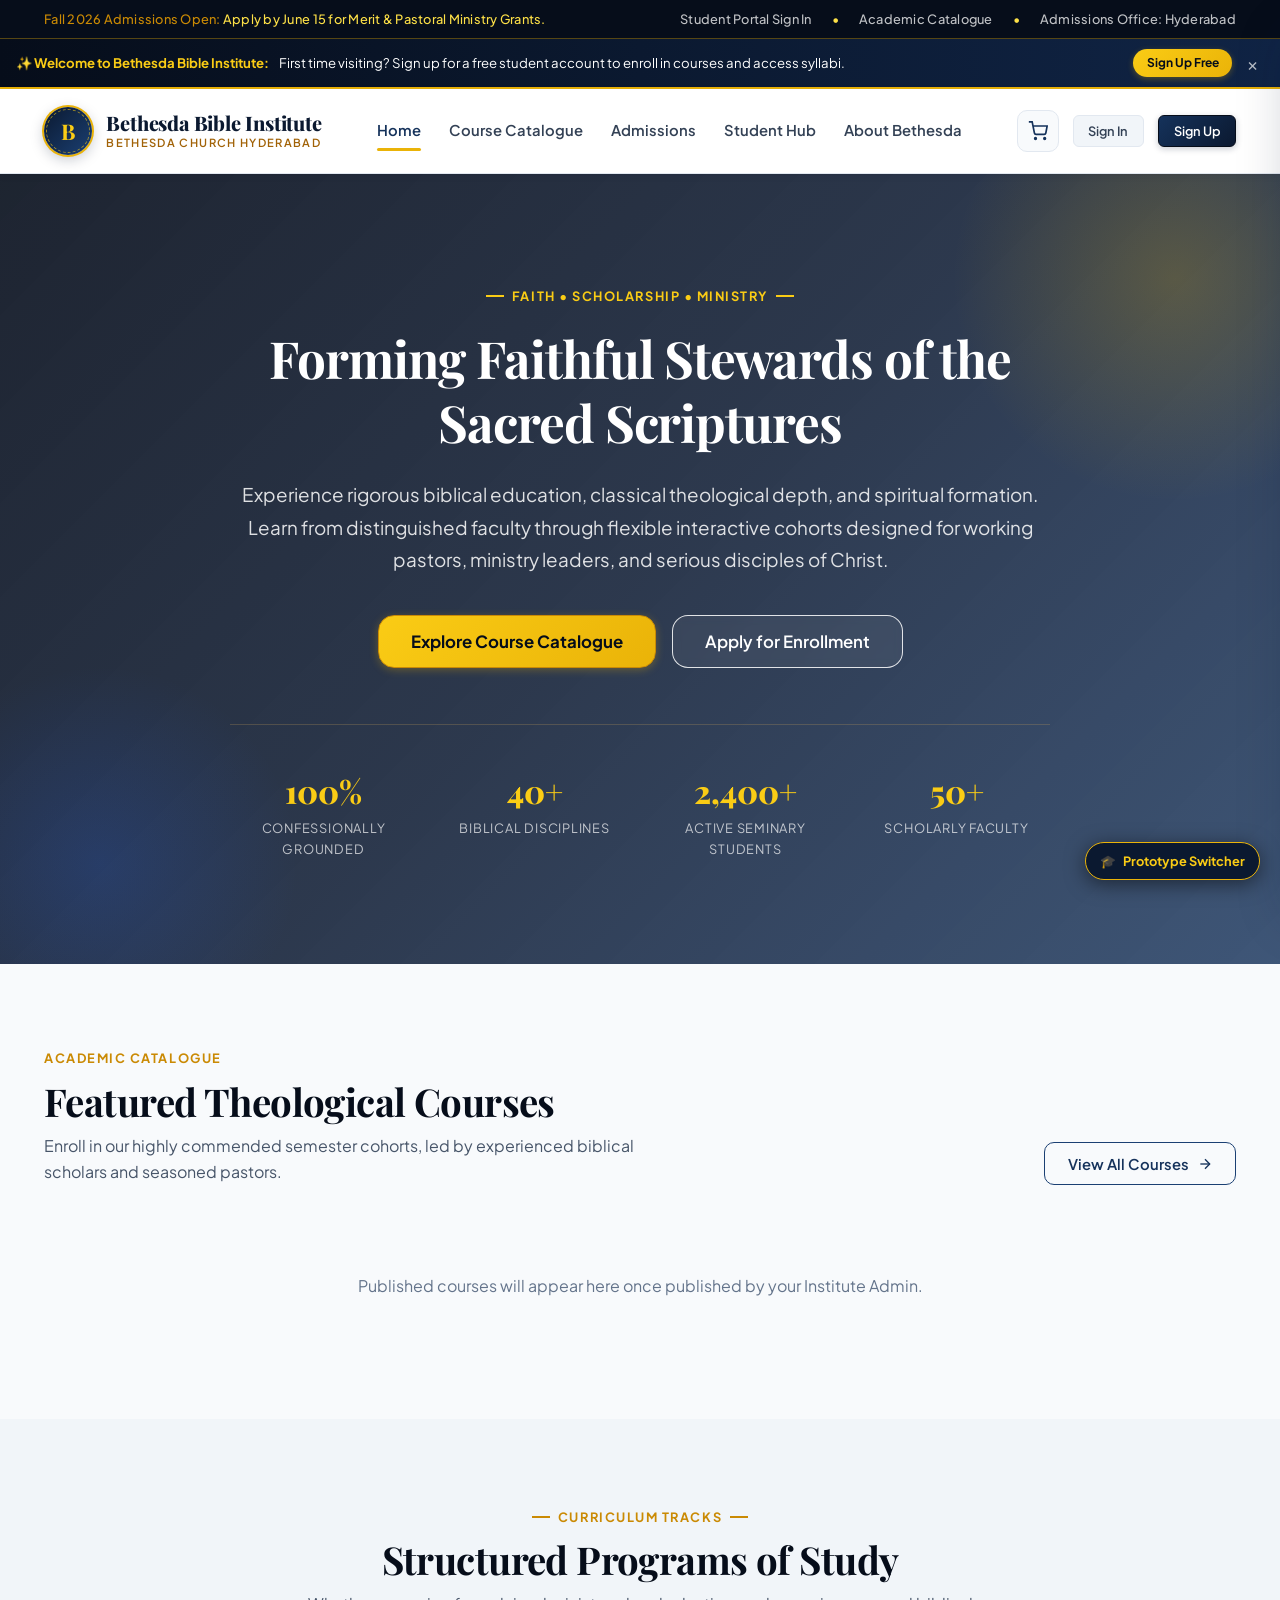
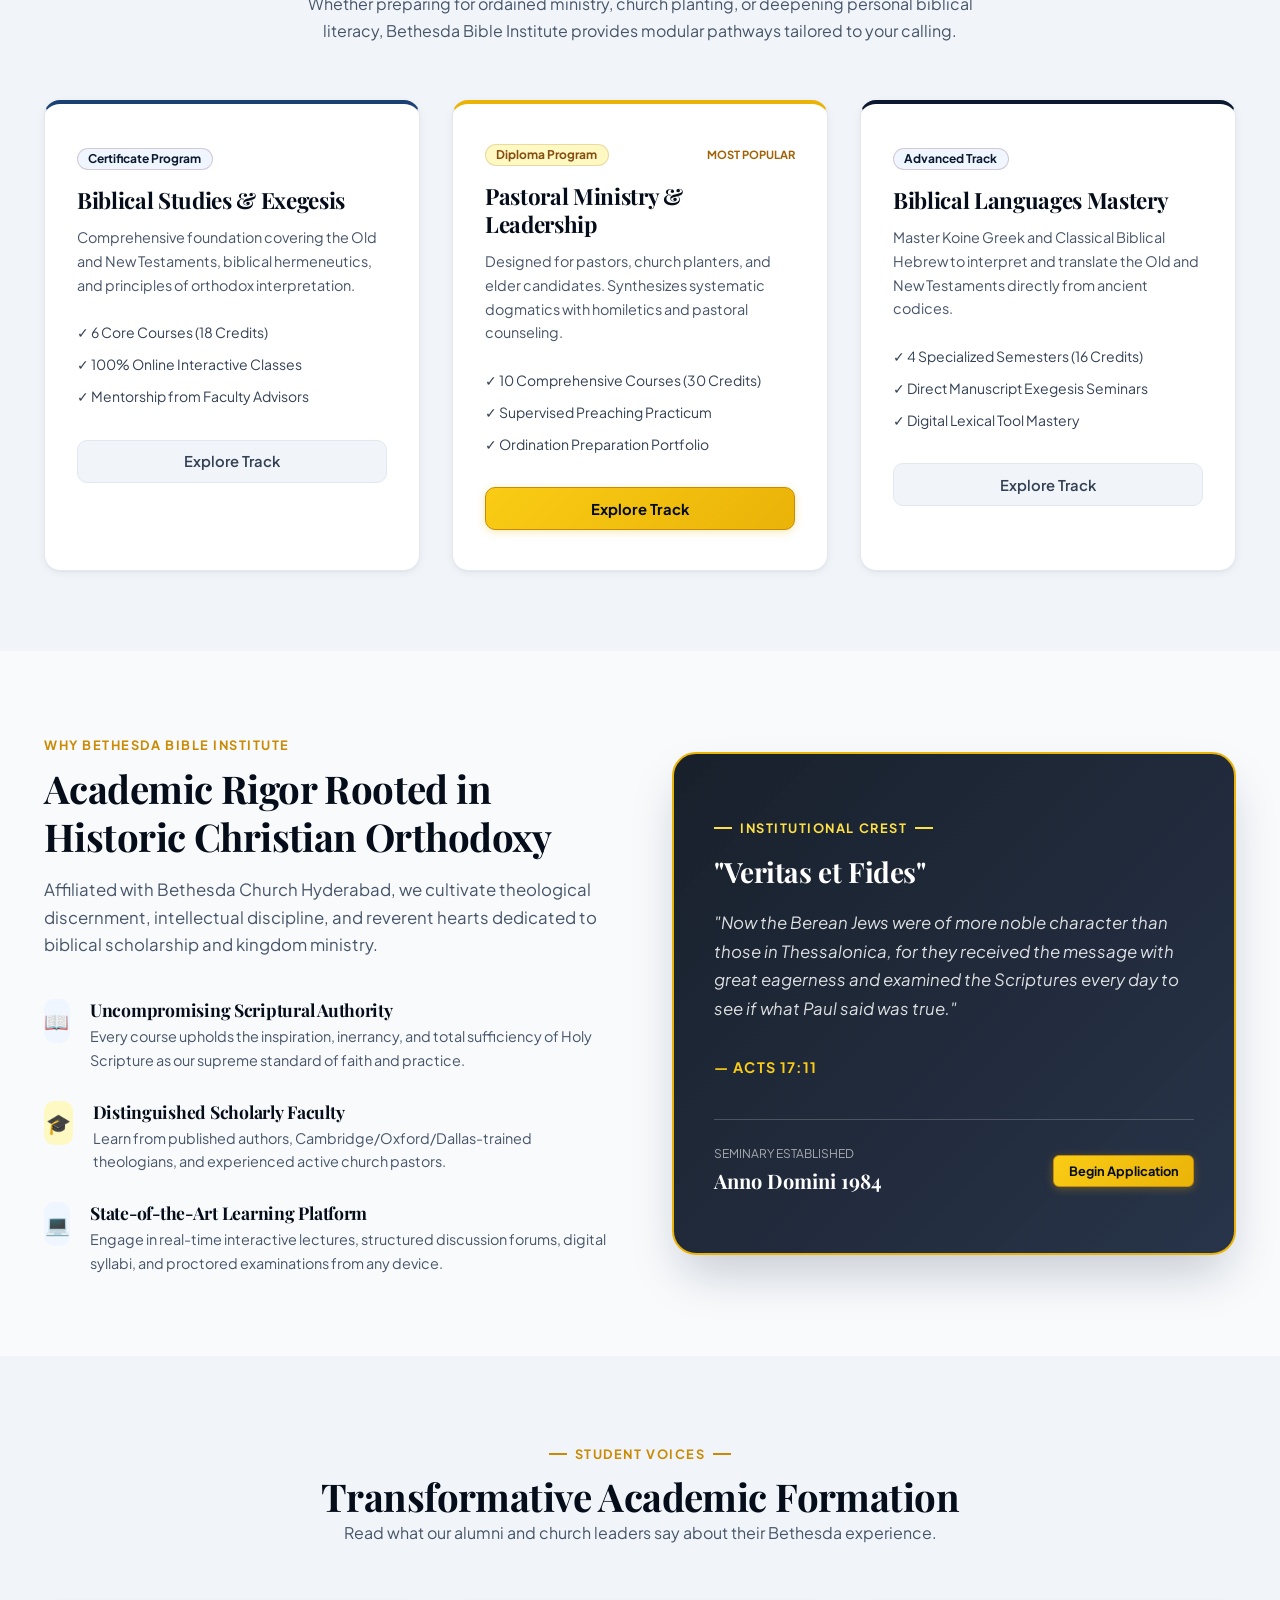
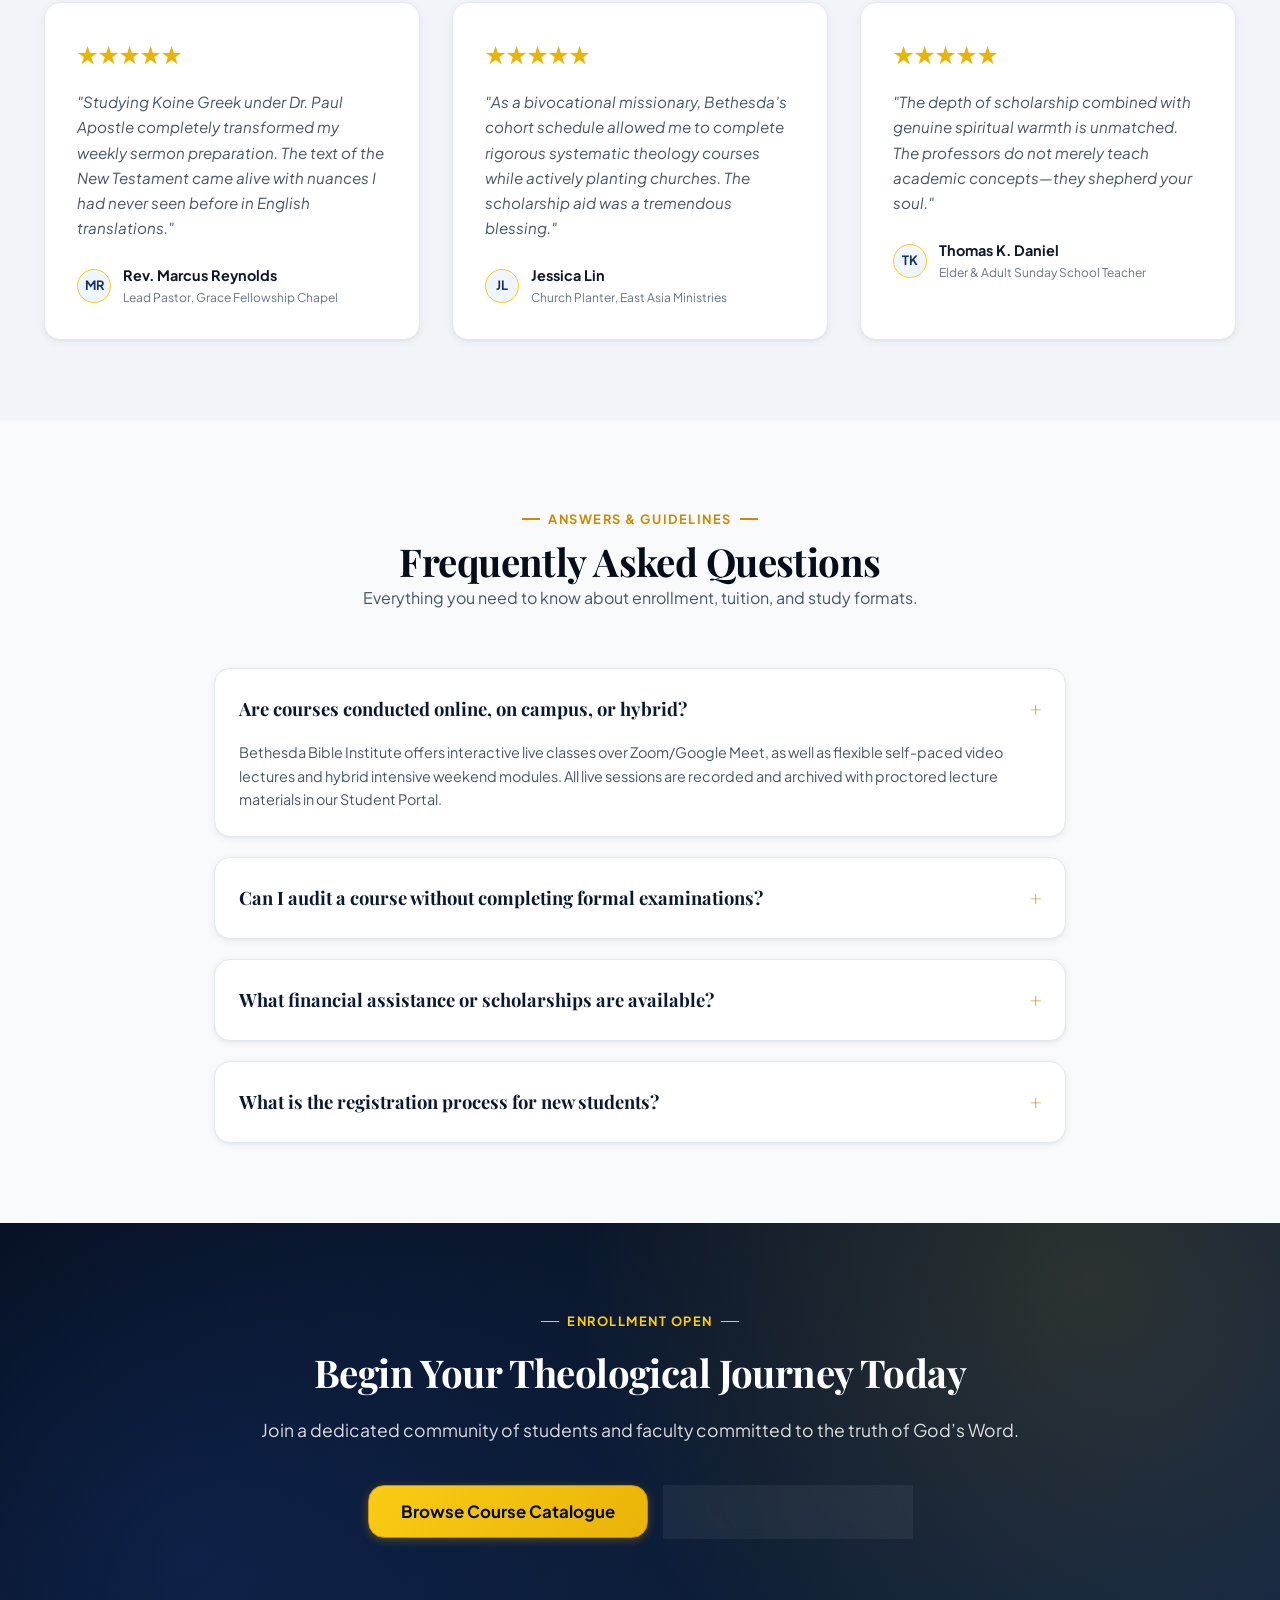
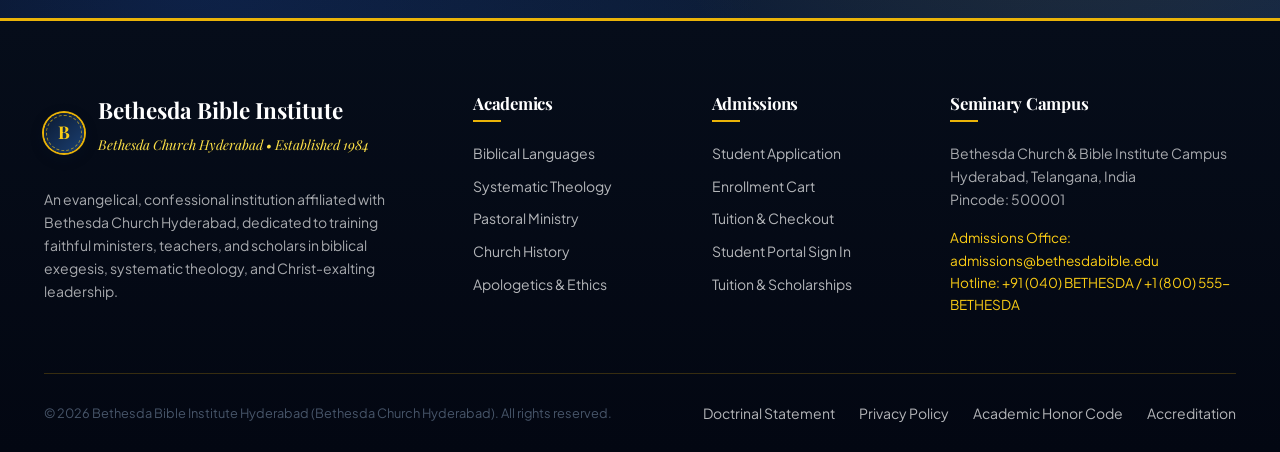
==== commit dd6b3692: "fix(catalog,cart): align course card CSS classes, cover artwork fallback, and enable Add to Cart for" ====
--- a/index.html
+++ b/index.html
@@ -508,6 +508,9 @@
           container.innerHTML = '<div style="grid-column:1/-1; padding:2.5rem; text-align:center; color:var(--charcoal-500);">Published courses will appear here once published by your Institute Admin.</div>';
         } else {
           container.innerHTML = featured.map(createCourseCardHTML).join('');
+          if (typeof updateCourseCardsAuthUI === 'function') {
+            updateCourseCardsAuthUI();
+          }
         }
       }
     });
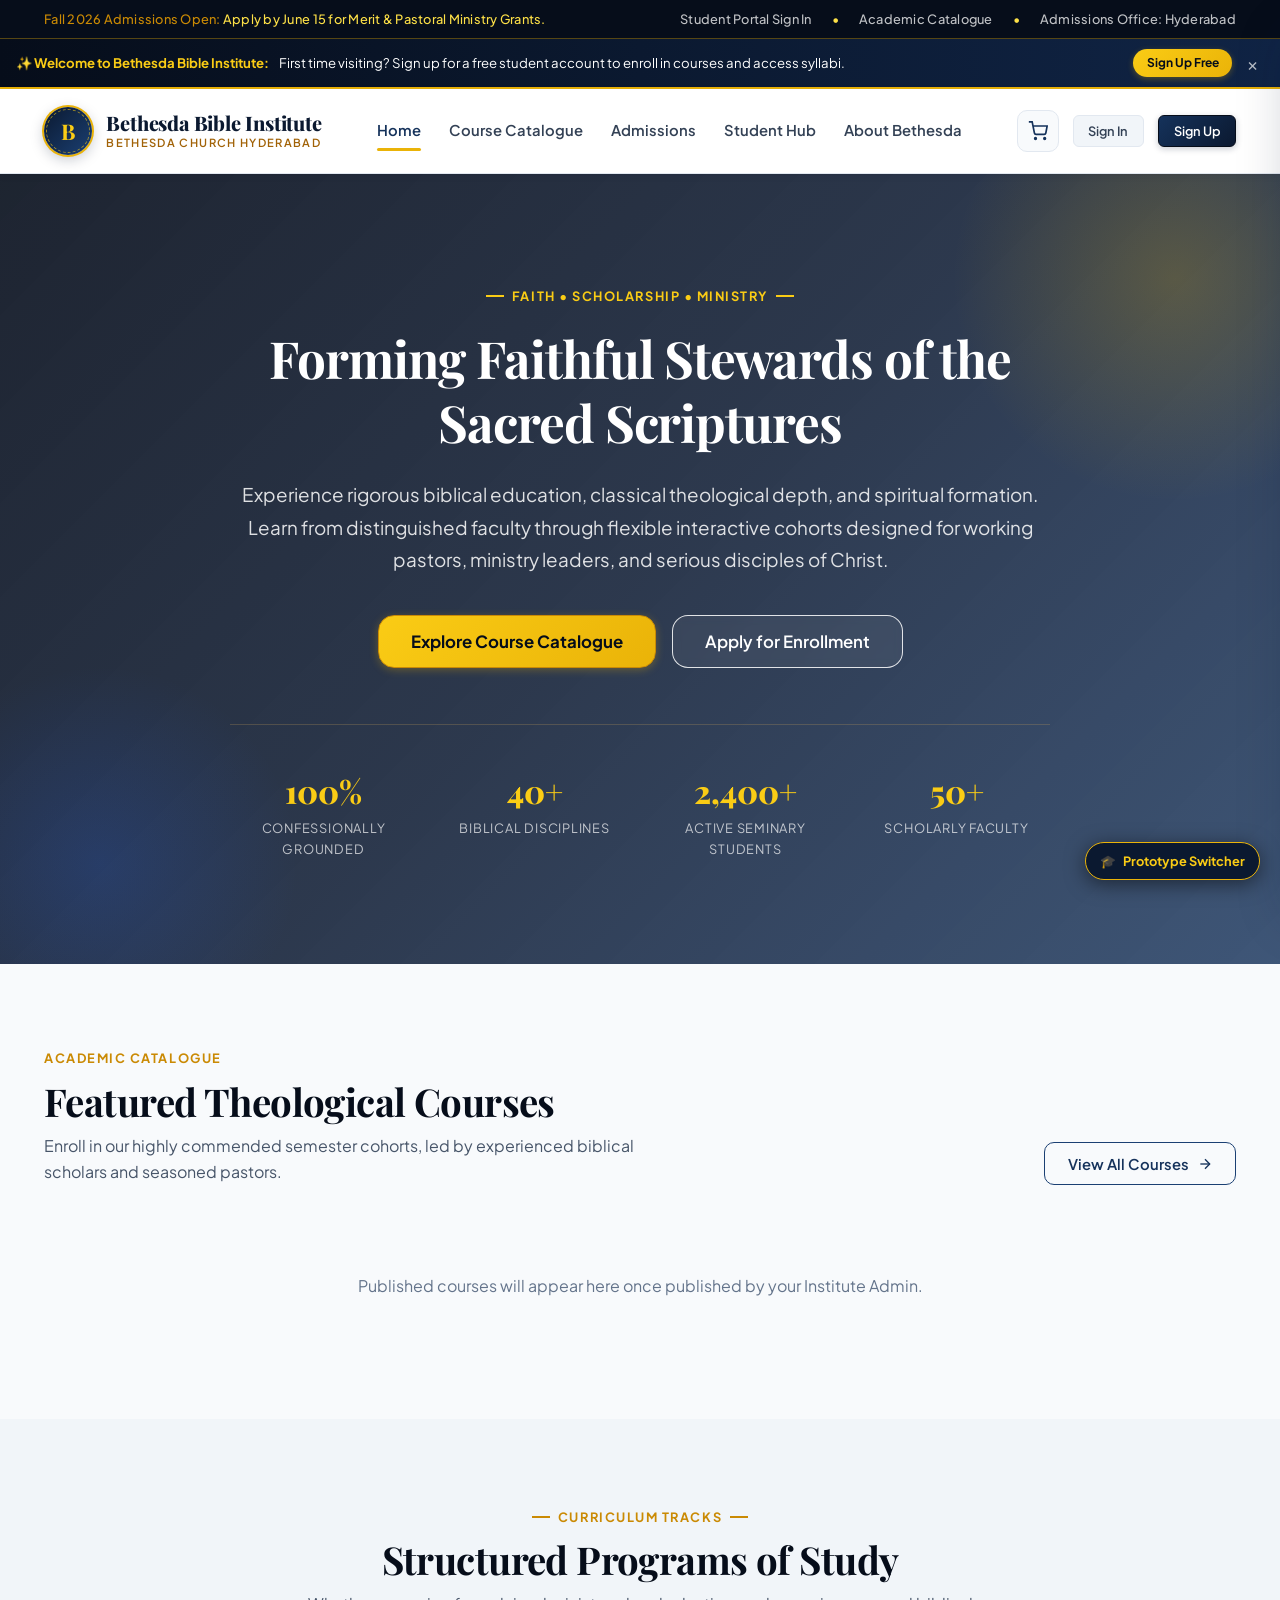
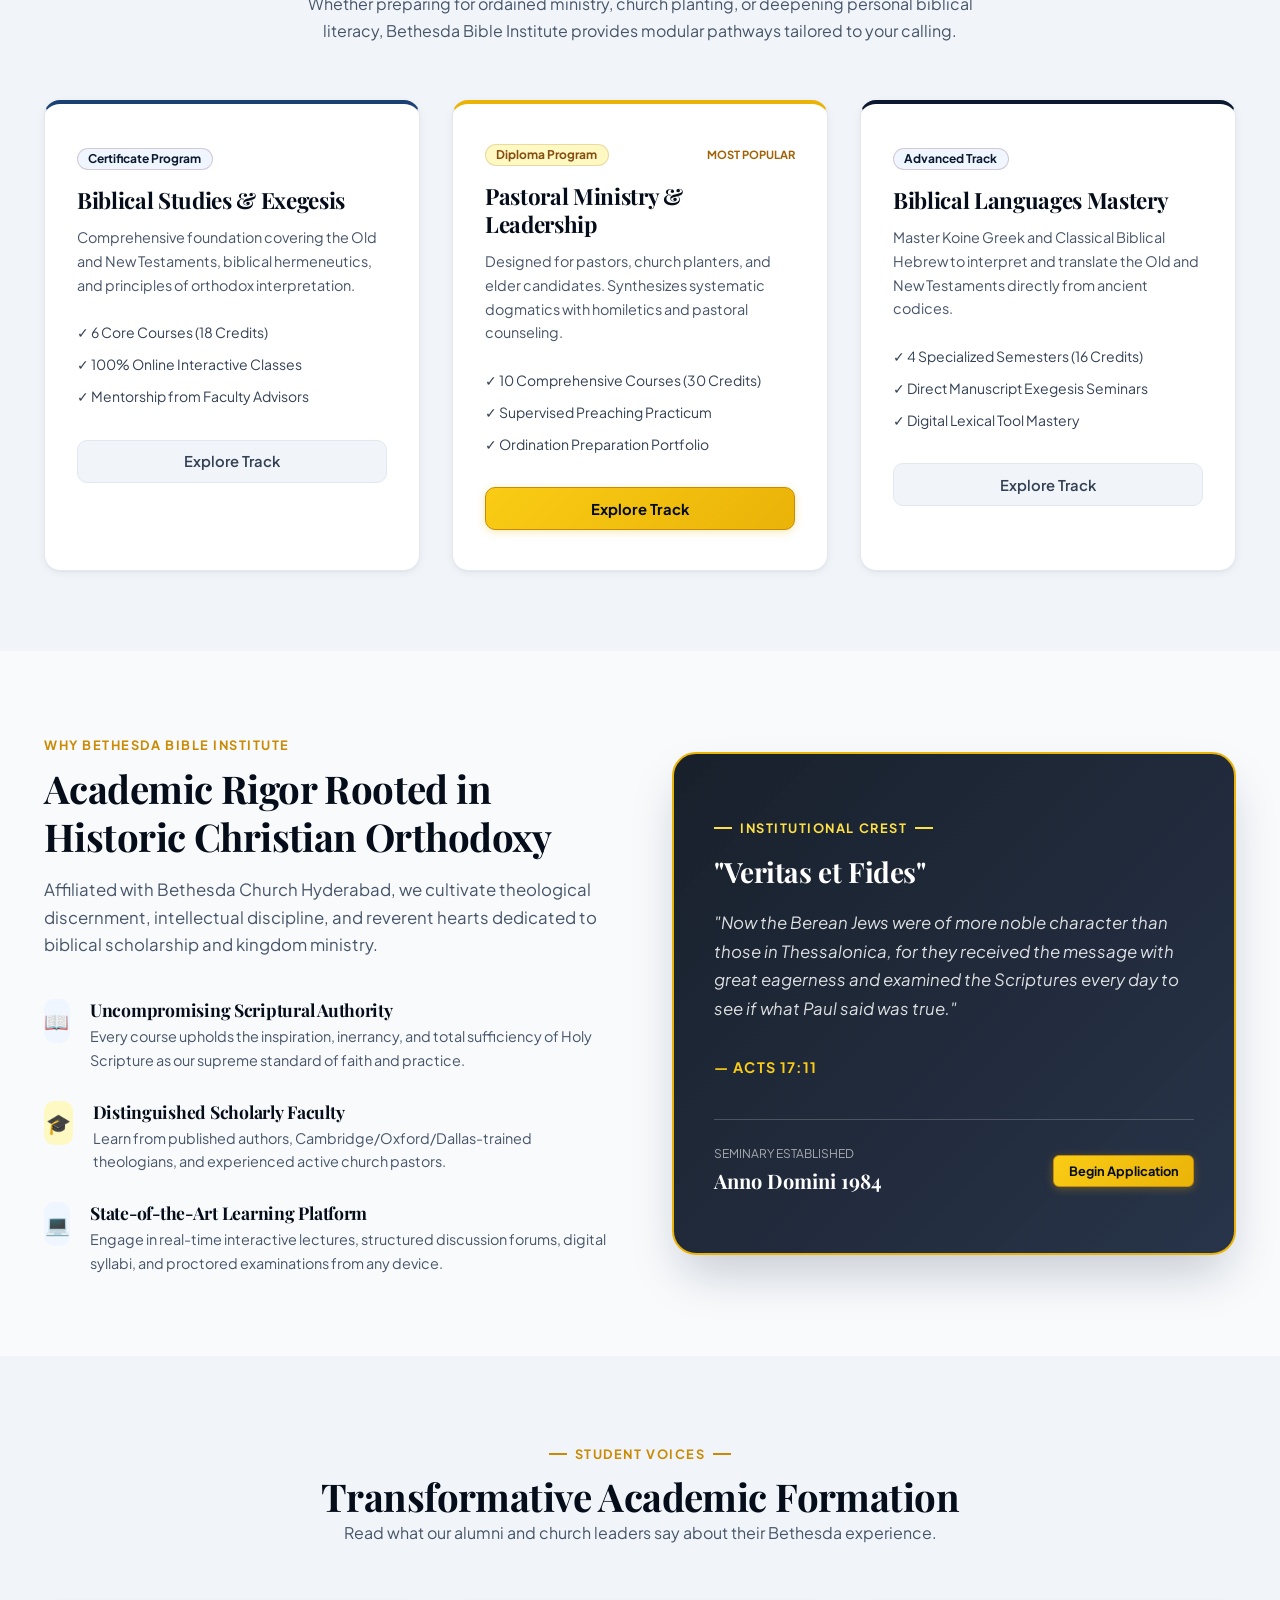
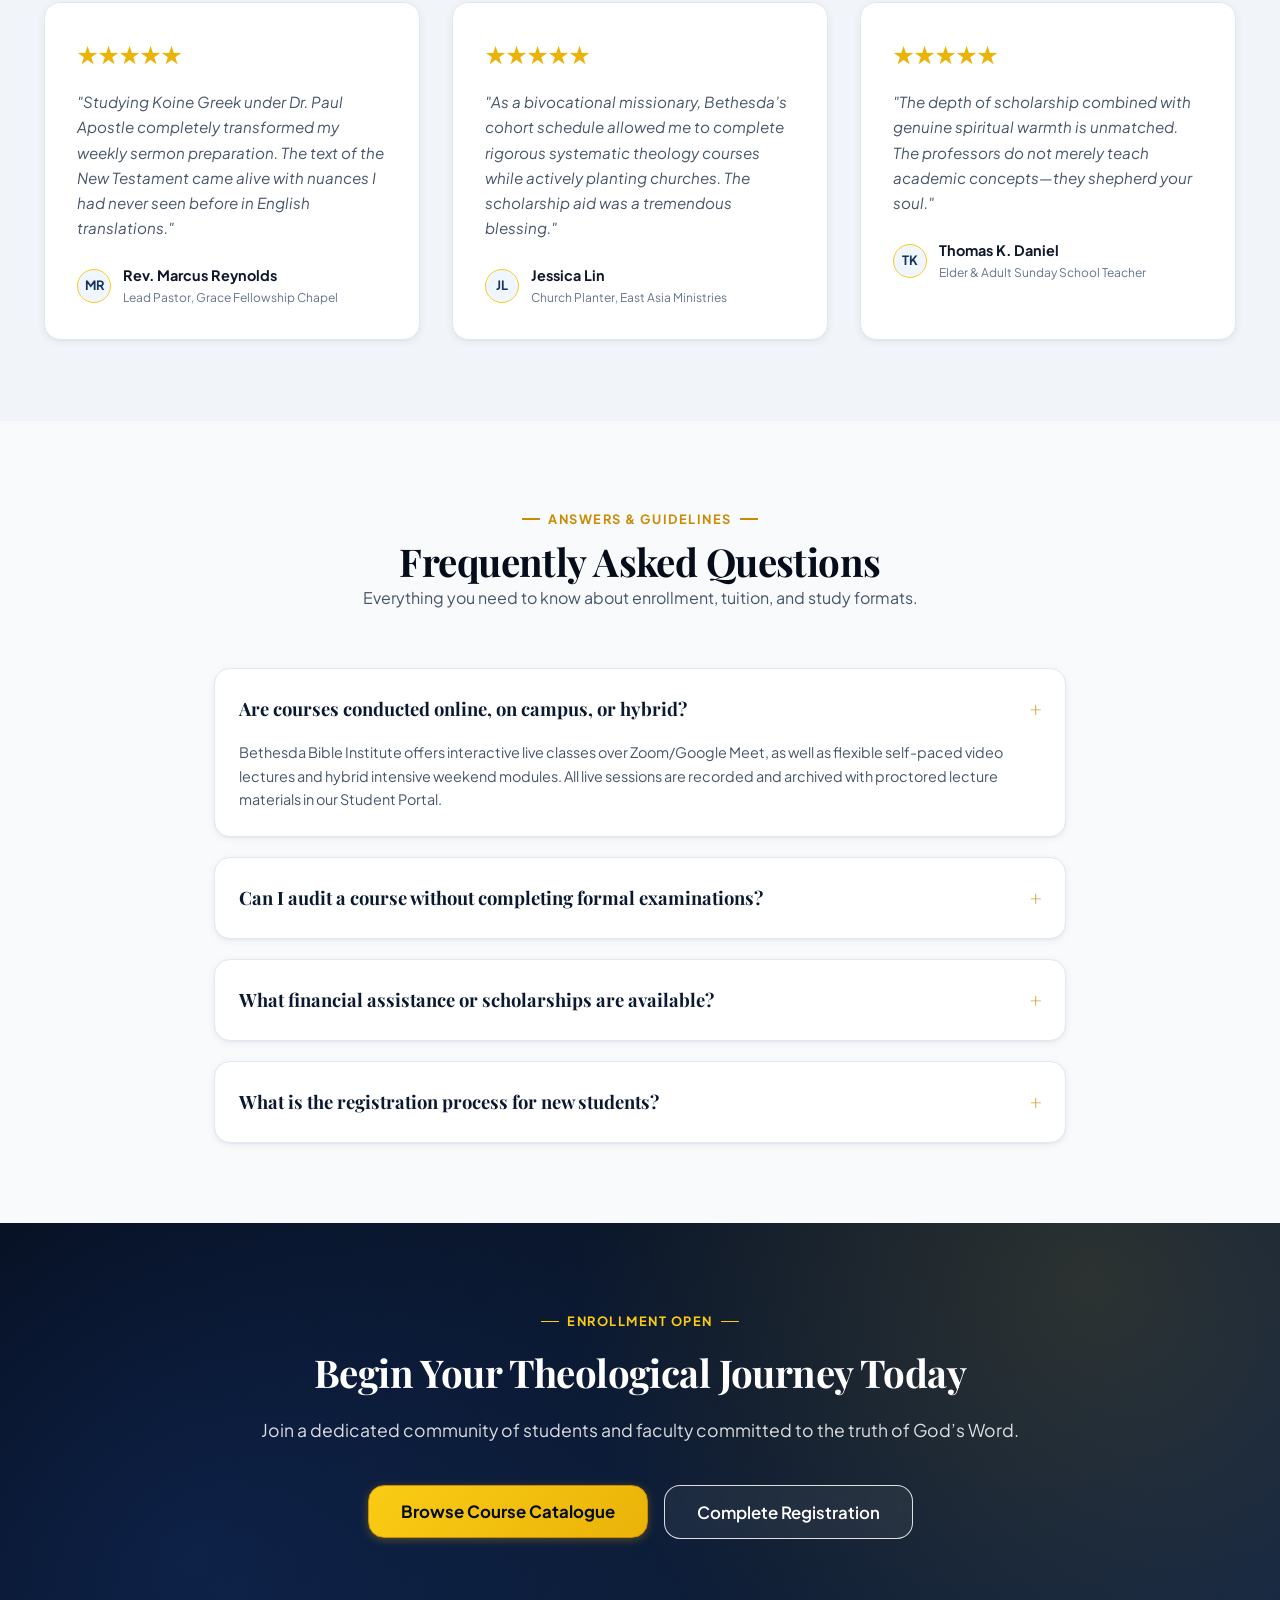
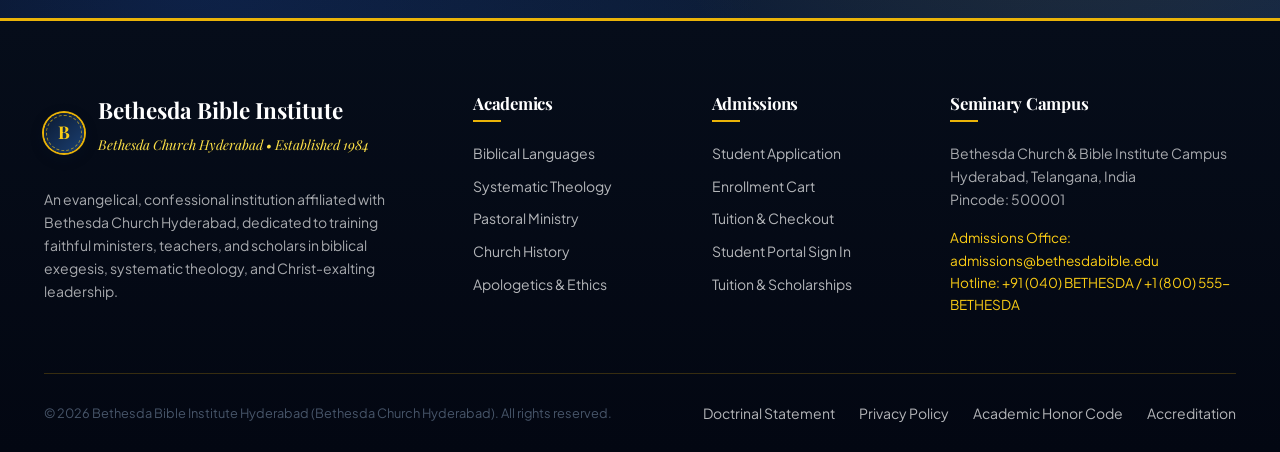
==== commit 9d0860dd: "feat(catalog,cart): show persistent Added to Cart state and Manage button for purchased courses" ====
--- a/index.html
+++ b/index.html
@@ -499,6 +499,9 @@
     document.addEventListener('DOMContentLoaded', async () => {
       const container = document.getElementById('featuredCoursesGrid');
       if (!container) return;
+      if (typeof isStudentAuthenticated === 'function' && isStudentAuthenticated() && typeof apiFetchStudentCourses === 'function') {
+        await apiFetchStudentCourses();
+      }
       if (typeof loadPublicCourses === 'function') {
         await loadPublicCourses();
       }
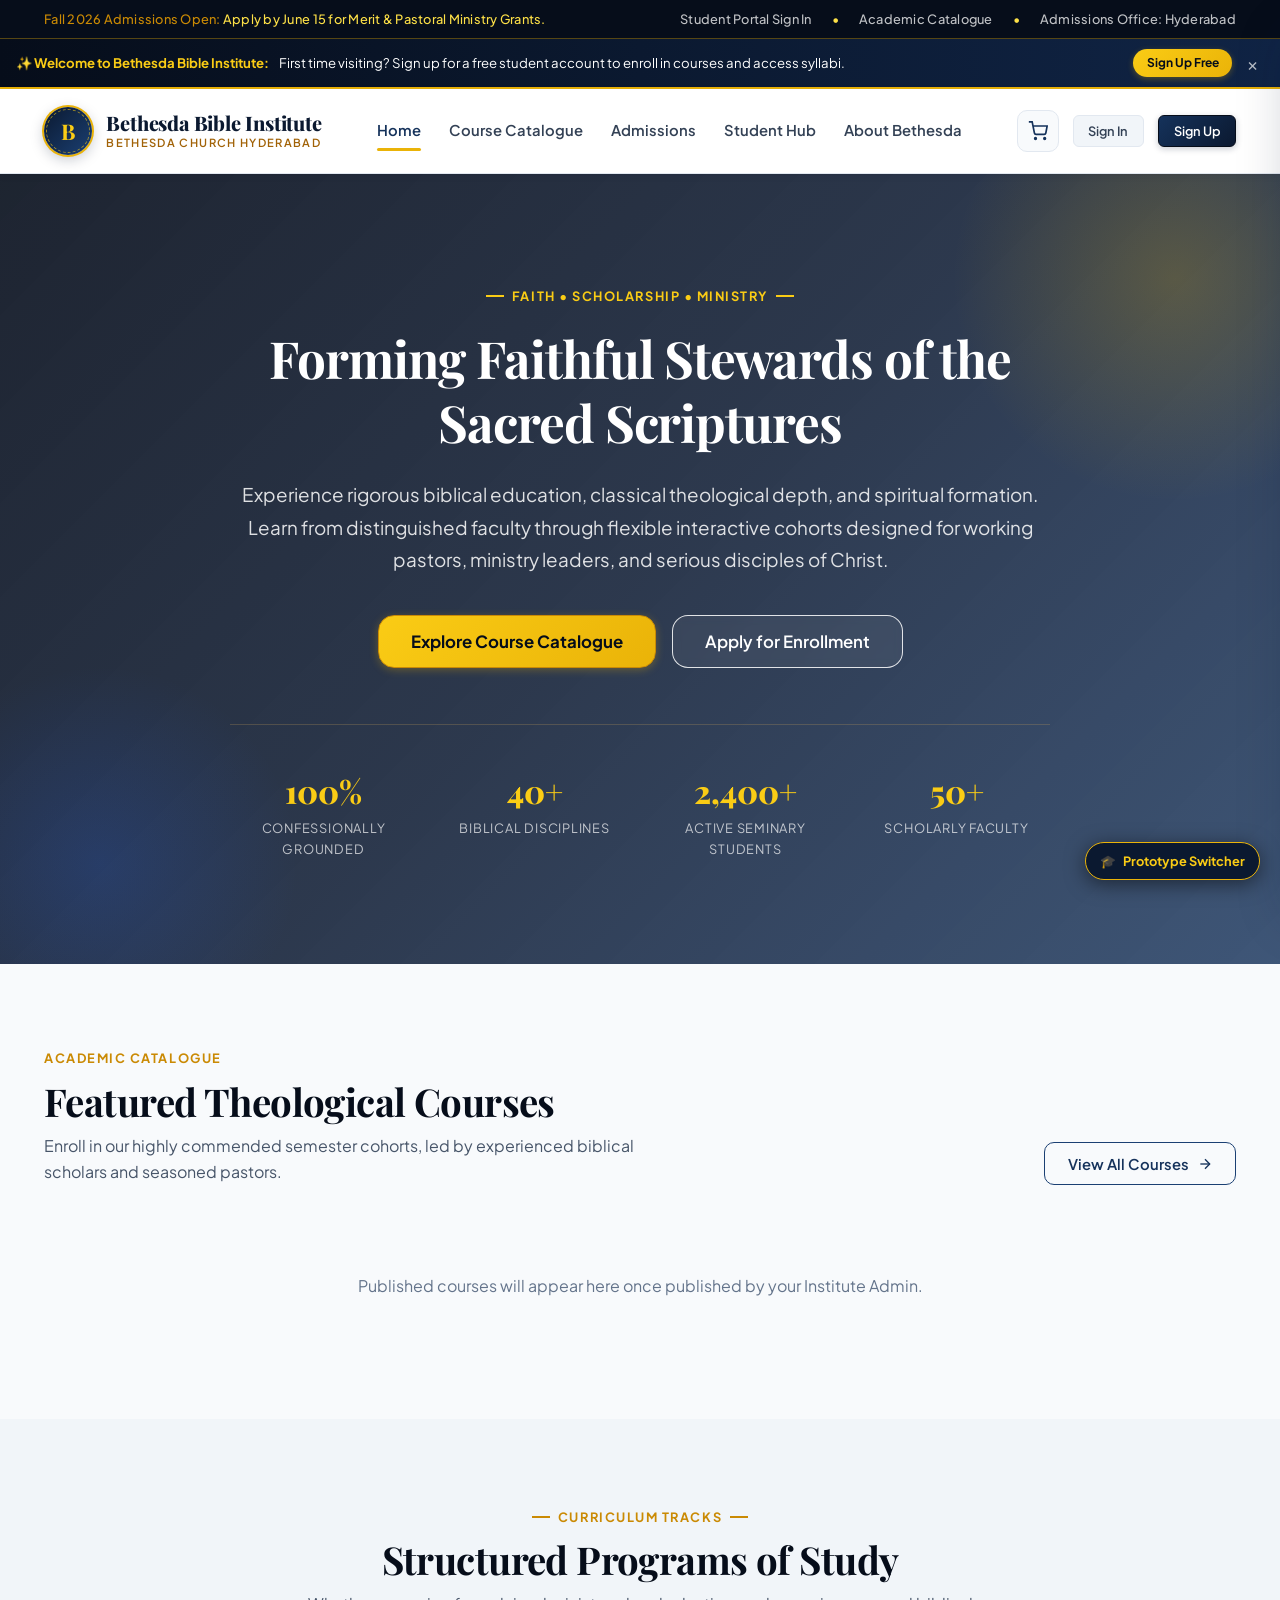
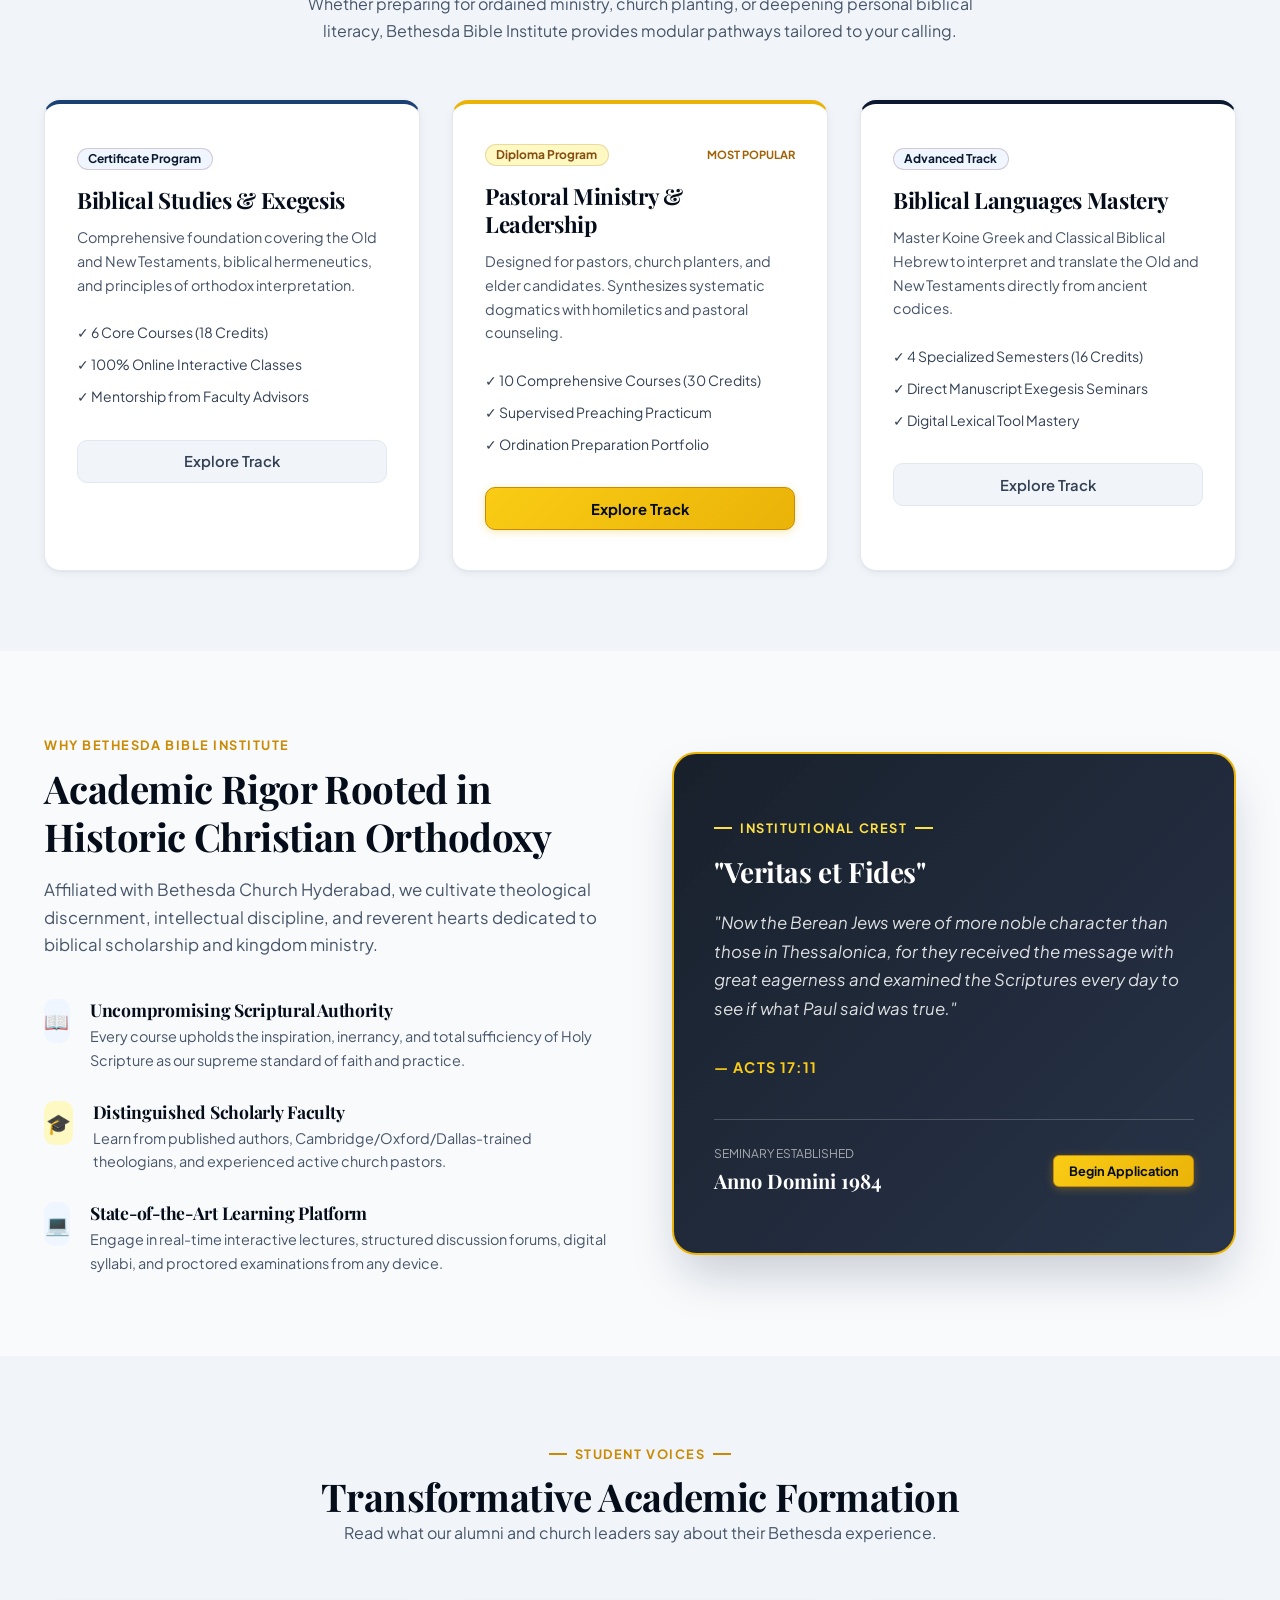
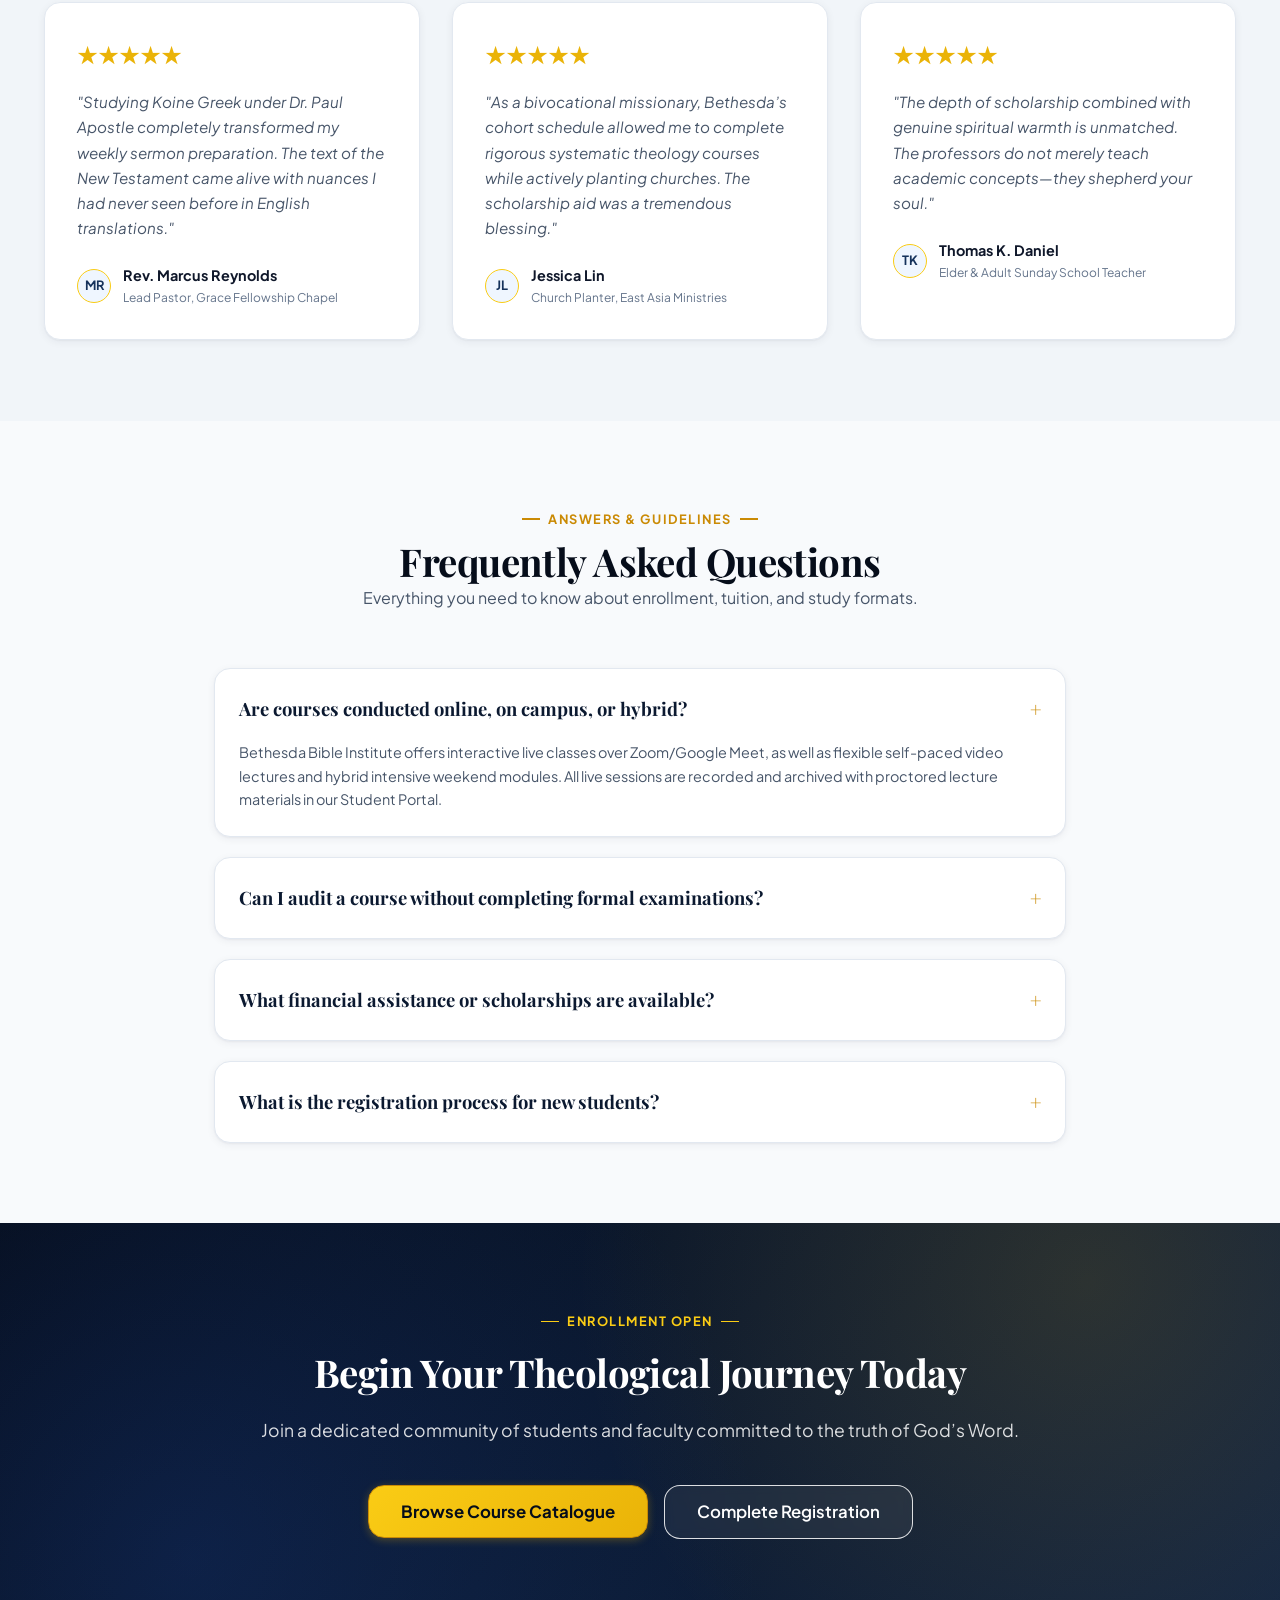
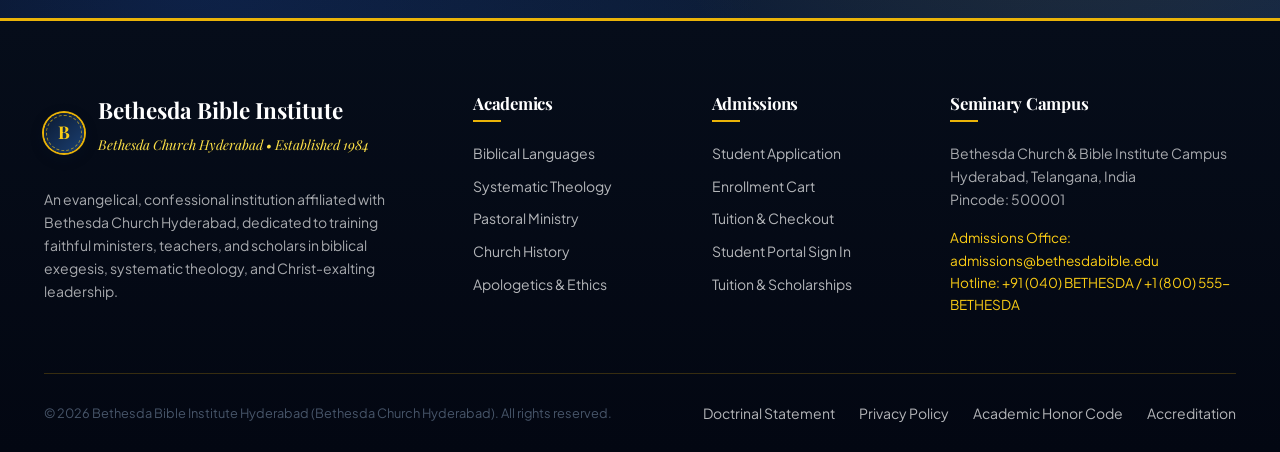
==== commit bcd764bc: "fix(responsive): improve mobile and tablet layouts across student enrollment UI" ====
--- a/index.html
+++ b/index.html
@@ -235,7 +235,7 @@
     <!-- Why Study With Bethesda -->
     <section class="section" id="about">
       <div class="container">
-        <div style="display:grid; grid-template-columns: 1fr 1fr; gap:4rem; align-items:center;">
+        <div class="home-split-grid" style="display:grid; grid-template-columns: 1fr 1fr; gap:4rem; align-items:center;">
           <div>
             <span class="eyebrow no-rule" style="margin-bottom:0.5rem;">WHY BETHESDA BIBLE INSTITUTE</span>
             <h2>Academic Rigor Rooted in Historic Christian Orthodoxy</h2>
--- a/assets/css/responsive.css
+++ b/assets/css/responsive.css
@@ -166,14 +166,51 @@
 
   .course-detail-layout {
     grid-template-columns: 1fr !important;
-  }
+    gap: 2rem !important;
+  }
+
+  #cartFilledView,
+  .dashboard-layout,
+  .home-split-grid {
+    grid-template-columns: 1fr !important;
+    gap: 2rem !important;
+  }
+
+  #btnMobileFilterToggle {
+    display: inline-flex !important;
+    align-items: center;
+    gap: 0.4rem;
+  }
+
+  .mobile-filter-close {
+    display: inline-flex !important;
+  }
+}
+
+.mobile-filter-close {
+  display: none;
+  align-items: center;
+  justify-content: center;
+  padding: 0.35rem 0.75rem;
+  font-size: 0.8rem;
+  font-weight: 700;
+  color: var(--burgundy-900);
+  background: var(--cream-alt);
+  border: 1px solid var(--cream-border);
+  border-radius: var(--radius-md);
+  cursor: pointer;
 }
 
 /* Mobile & Small Screens (< 768px) */
 @media (max-width: 768px) {
+  html,
+  body {
+    overflow-x: hidden;
+  }
+
   .section {
-    padding-top: 3.5rem;
-    padding-bottom: 3.5rem;
+    padding-top: 3rem;
+    padding-bottom: 3rem;
   }
 
   .topbar {
@@ -182,6 +219,10 @@
 
   .brand-title {
     font-size: 1.05rem;
+  }
+
+  .brand-subtitle {
+    font-size: 0.7rem;
   }
 
   .brand-crest {
@@ -203,11 +244,12 @@
 
   .footer-bottom-links {
     justify-content: center;
+    flex-wrap: wrap;
   }
 
   .checkout-stepper {
-    padding: 1rem;
-    gap: 0.5rem;
+    padding: 0.85rem;
+    gap: 0.35rem;
   }
 
   .step-label {
@@ -215,8 +257,8 @@
   }
 
   .step-divider {
-    min-width: 12px;
-    margin: 0 0.25rem;
+    min-width: 10px;
+    margin: 0 0.15rem;
   }
 
   .cart-table-wrap {
@@ -240,5 +282,84 @@
   .hero-actions .btn {
     width: 100%;
   }
-}
-
+
+  /* Collapse inline 2-column form/review grids on mobile */
+  #checkoutContainer [style*="grid-template-columns:1fr 1fr"],
+  #checkoutContainer [style*="grid-template-columns: 1fr 1fr"],
+  #reviewPersonalInfo,
+  form [style*="grid-template-columns:1fr 1fr"],
+  form [style*="grid-template-columns: 1fr 1fr"] {
+    grid-template-columns: 1fr !important;
+  }
+
+  /* Courses search bar & grids on small phones */
+  #catalogCourseGrid,
+  #featuredCoursesGrid {
+    grid-template-columns: 1fr !important;
+  }
+
+  #catalogSearchInput {
+    font-size: 0.9rem;
+  }
+
+  [style*="min-width:280px"] {
+    min-width: 0 !important;
+    width: 100%;
+  }
+
+  /* Receipt & Auth cards on mobile */
+  #printableReceipt {
+    padding: 1.75rem 1.25rem !important;
+  }
+
+  #printableReceipt h1 {
+    font-size: 1.65rem !important;
+  }
+
+  #dashboardWelcomeTitle {
+    font-size: 1.55rem !important;
+  }
+
+  /* Header secondary text on narrow screens */
+  .site-header .container > div[style*="Academic Enrollment Portal"],
+  .site-header .container > div[style*="Official Academic Enrollment Confirmation"] {
+    display: none;
+  }
+}
+
+/* Extra-small phones (<= 480px) */
+@media (max-width: 480px) {
+  .container {
+    padding-left: 1rem;
+    padding-right: 1rem;
+  }
+
+  .brand-subtitle {
+    display: none;
+  }
+
+  .site-header .btn-sm {
+    padding: 0.4rem 0.65rem;
+    font-size: 0.75rem;
+  }
+
+  /* Login card & 3-tab switcher */
+  main .card[style*="padding:2.5rem 2rem"] {
+    padding: 1.75rem 1.15rem !important;
+  }
+
+  #tabOtpMode,
+  #tabPasswordMode,
+  #tabSignupMode {
+    font-size: 0.75rem;
+    padding: 0.45rem 0.25rem;
+  }
+
+  /* Registration & multi-col auto-fit grids */
+  [style*="minmax(240px, 1fr)"],
+  [style*="minmax(200px, 1fr)"],
+  [style*="minmax(300px, 1fr)"] {
+    grid-template-columns: 1fr !important;
+  }
+}
+
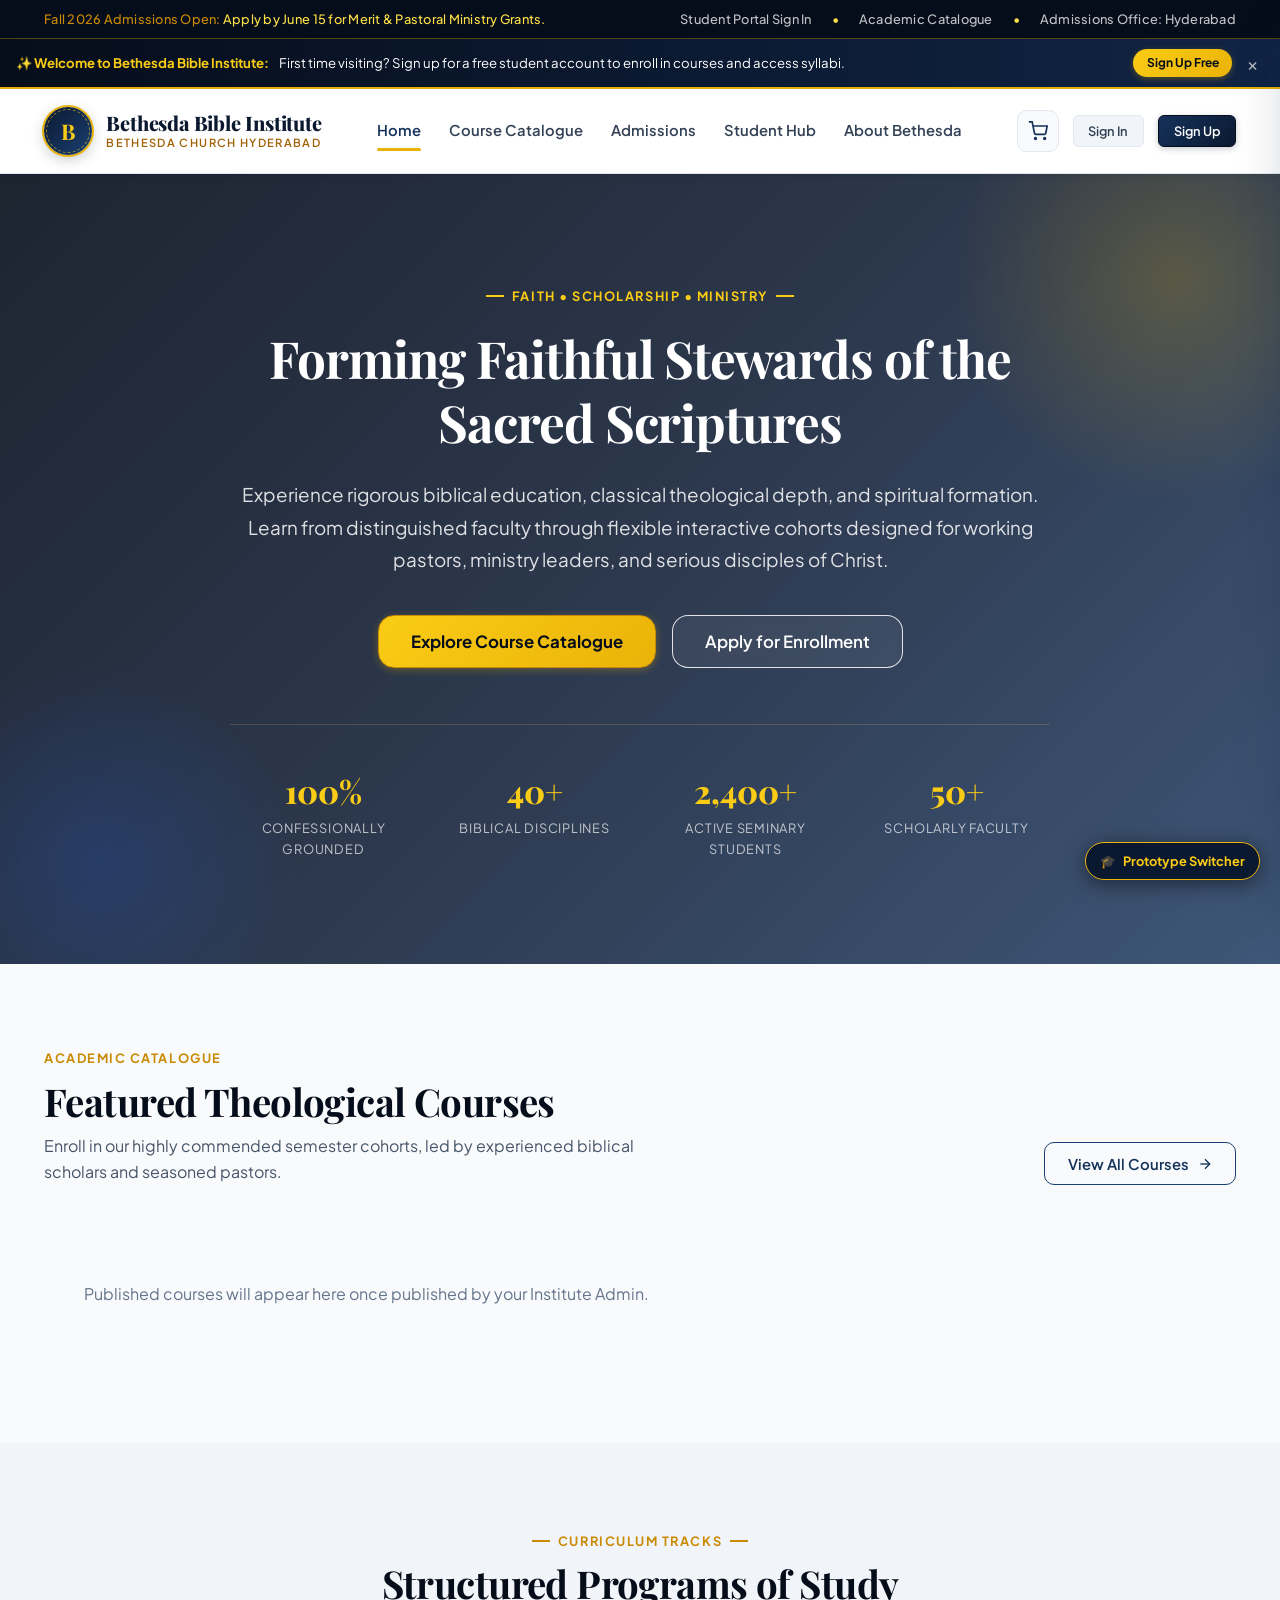
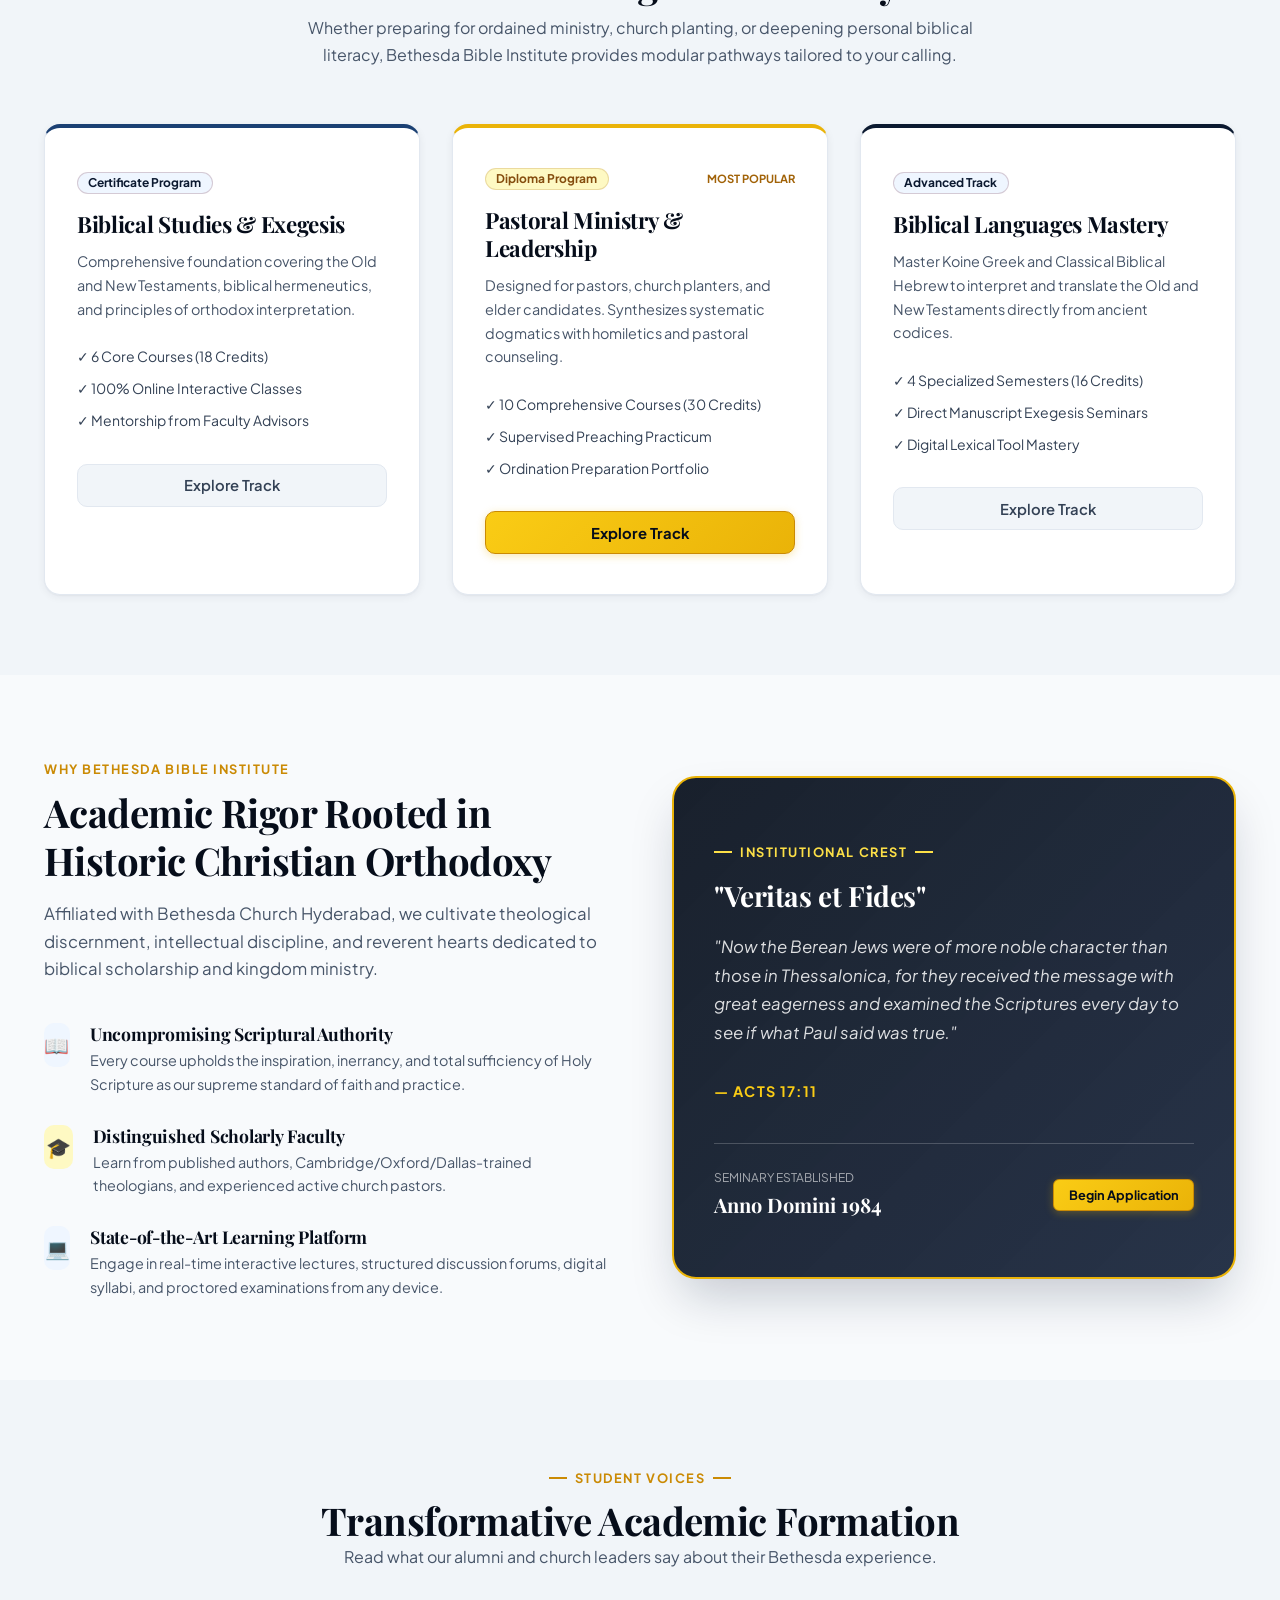
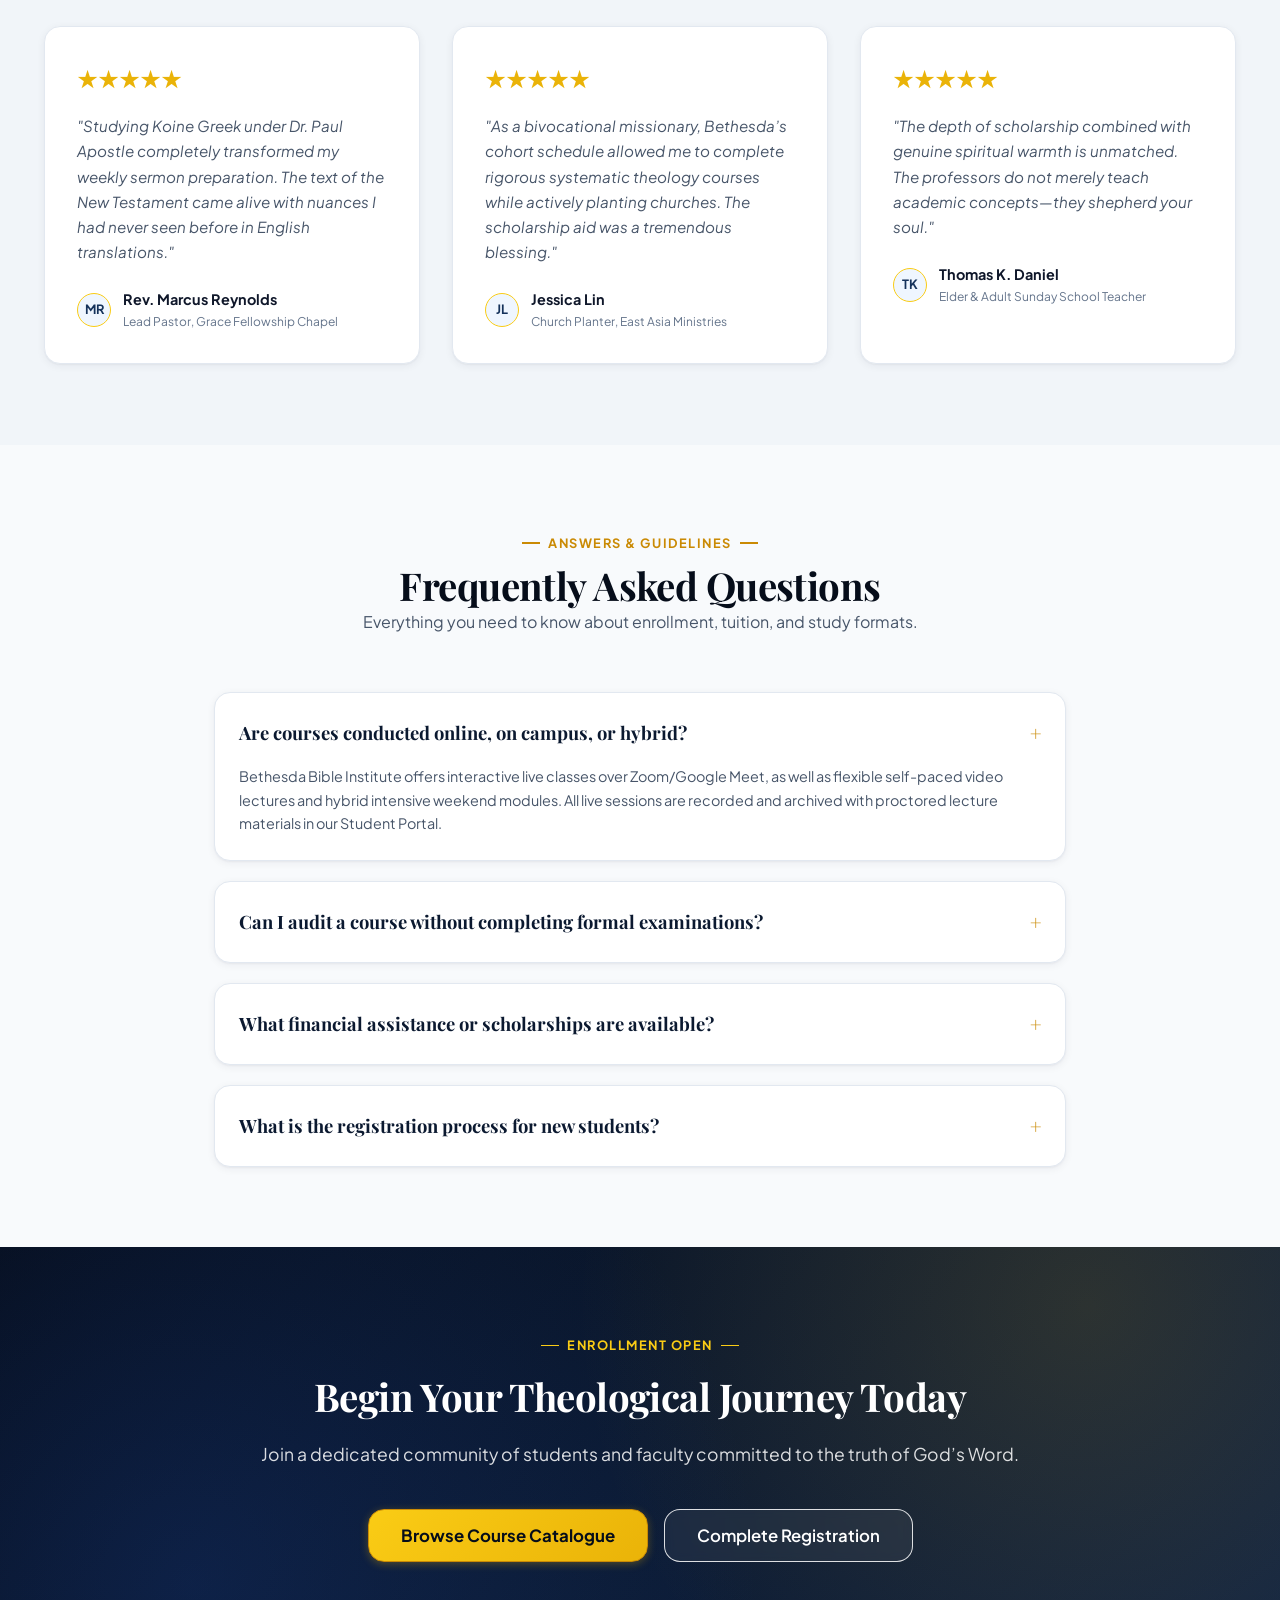
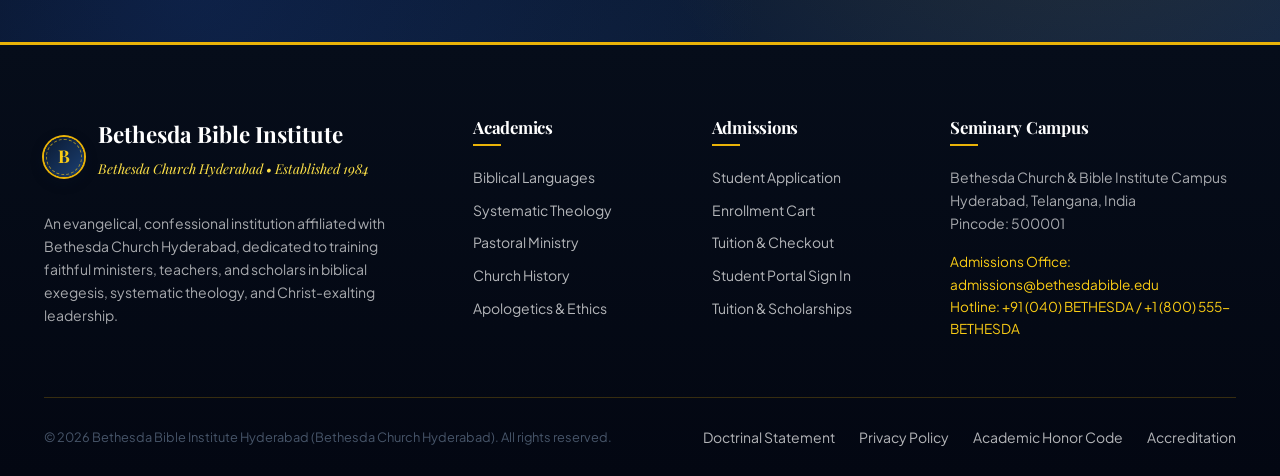
==== commit 608294f5: "feat(home): add right-to-left moving featured course cards marquee" ====
--- a/index.html
+++ b/index.html
@@ -166,8 +166,10 @@
           </a>
         </div>
 
-        <div id="featuredCoursesGrid" class="courses-grid" style="display:grid; grid-template-columns:repeat(auto-fit, minmax(320px, 1fr)); gap:2rem;">
-          <!-- Dynamically populated from courses.js -->
+        <div class="featured-marquee-viewport">
+          <div id="featuredCoursesGrid" class="featured-marquee-track">
+            <!-- Dynamically populated from courses.js -->
+          </div>
         </div>
       </div>
     </section>
@@ -495,26 +497,54 @@
   <script src="assets/js/api.js"></script>
   <script src="assets/js/app.js"></script>
   <script>
-    // Populate Featured Courses on Home page from live central API
+    // Populate Featured Courses on Home page from live central API (instant cache + parallel refresh)
     document.addEventListener('DOMContentLoaded', async () => {
       const container = document.getElementById('featuredCoursesGrid');
       if (!container) return;
+
+      const renderFeatured = () => {
+        if (typeof getFeaturedCourses !== 'function') return false;
+        const featured = getFeaturedCourses(8);
+        if (featured.length === 0) return false;
+        // Duplicate cards when >= 2 for a seamless right-to-left infinite marquee
+        const trackItems = featured.length >= 2 ? [...featured, ...featured] : featured;
+        container.classList.toggle('is-static', featured.length < 2);
+        container.innerHTML = trackItems.map(createCourseCardHTML).join('');
+        if (typeof updateCourseCardsAuthUI === 'function') {
+          updateCourseCardsAuthUI();
+        }
+        return true;
+      };
+
+      // 1. Render immediately from cached courses if available, otherwise show lightweight placeholders
+      const renderedFromCache = renderFeatured();
+      if (!renderedFromCache) {
+        container.classList.add('is-static');
+        container.innerHTML = Array(3).fill(0).map(() => `
+          <div class="card" style="width:340px; flex-shrink:0; padding:1.5rem; min-height:320px; display:flex; flex-direction:column; justify-content:space-between; opacity:0.65;">
+            <div>
+              <div style="height:160px; background:var(--cream-alt); border-radius:var(--radius-md); margin-bottom:1rem;"></div>
+              <div style="height:20px; width:75%; background:var(--cream-alt); border-radius:4px; margin-bottom:0.5rem;"></div>
+              <div style="height:14px; width:50%; background:var(--cream-alt); border-radius:4px;"></div>
+            </div>
+            <div style="height:38px; background:var(--cream-alt); border-radius:var(--radius-md);"></div>
+          </div>
+        `).join('');
+      }
+
+      // 2. Fetch public courses and student enrolments in parallel (no serial waterfall)
+      const tasks = [];
+      if (typeof loadPublicCourses === 'function') {
+        tasks.push(loadPublicCourses());
+      }
       if (typeof isStudentAuthenticated === 'function' && isStudentAuthenticated() && typeof apiFetchStudentCourses === 'function') {
-        await apiFetchStudentCourses();
+        tasks.push(apiFetchStudentCourses());
       }
-      if (typeof loadPublicCourses === 'function') {
-        await loadPublicCourses();
-      }
-      if (typeof getFeaturedCourses === 'function') {
-        const featured = getFeaturedCourses();
-        if (featured.length === 0) {
-          container.innerHTML = '<div style="grid-column:1/-1; padding:2.5rem; text-align:center; color:var(--charcoal-500);">Published courses will appear here once published by your Institute Admin.</div>';
-        } else {
-          container.innerHTML = featured.map(createCourseCardHTML).join('');
-          if (typeof updateCourseCardsAuthUI === 'function') {
-            updateCourseCardsAuthUI();
-          }
-        }
+      await Promise.allSettled(tasks);
+
+      // 3. Re-render with fresh data (or empty state if none published)
+      if (!renderFeatured()) {
+        container.innerHTML = '<div style="grid-column:1/-1; padding:2.5rem; text-align:center; color:var(--charcoal-500);">Published courses will appear here once published by your Institute Admin.</div>';
       }
     });
   </script>
--- a/assets/css/style.css
+++ b/assets/css/style.css
@@ -1468,3 +1468,54 @@
 }
 
 
+
+
+/* Featured Courses Right-to-Left Moving Carousel */
+.featured-marquee-viewport {
+  overflow: hidden;
+  width: 100%;
+  padding: 0.5rem 0 1rem;
+  position: relative;
+}
+
+.featured-marquee-track {
+  display: flex;
+  gap: 1.75rem;
+  width: max-content;
+  animation: marqueeRightToLeft 36s linear infinite;
+  will-change: transform;
+}
+
+.featured-marquee-viewport:hover .featured-marquee-track,
+.featured-marquee-track.is-static {
+  animation-play-state: paused;
+}
+
+.featured-marquee-track.is-static {
+  animation: none;
+  width: 100%;
+  flex-wrap: wrap;
+}
+
+.featured-marquee-track > .course-card {
+  width: 340px;
+  flex-shrink: 0;
+}
+
+@keyframes marqueeRightToLeft {
+  0% {
+    transform: translateX(0);
+  }
+  100% {
+    transform: translateX(-50%);
+  }
+}
+
+@media (max-width: 480px) {
+  .featured-marquee-track {
+    gap: 1.15rem;
+  }
+  .featured-marquee-track > .course-card {
+    width: 285px;
+  }
+}
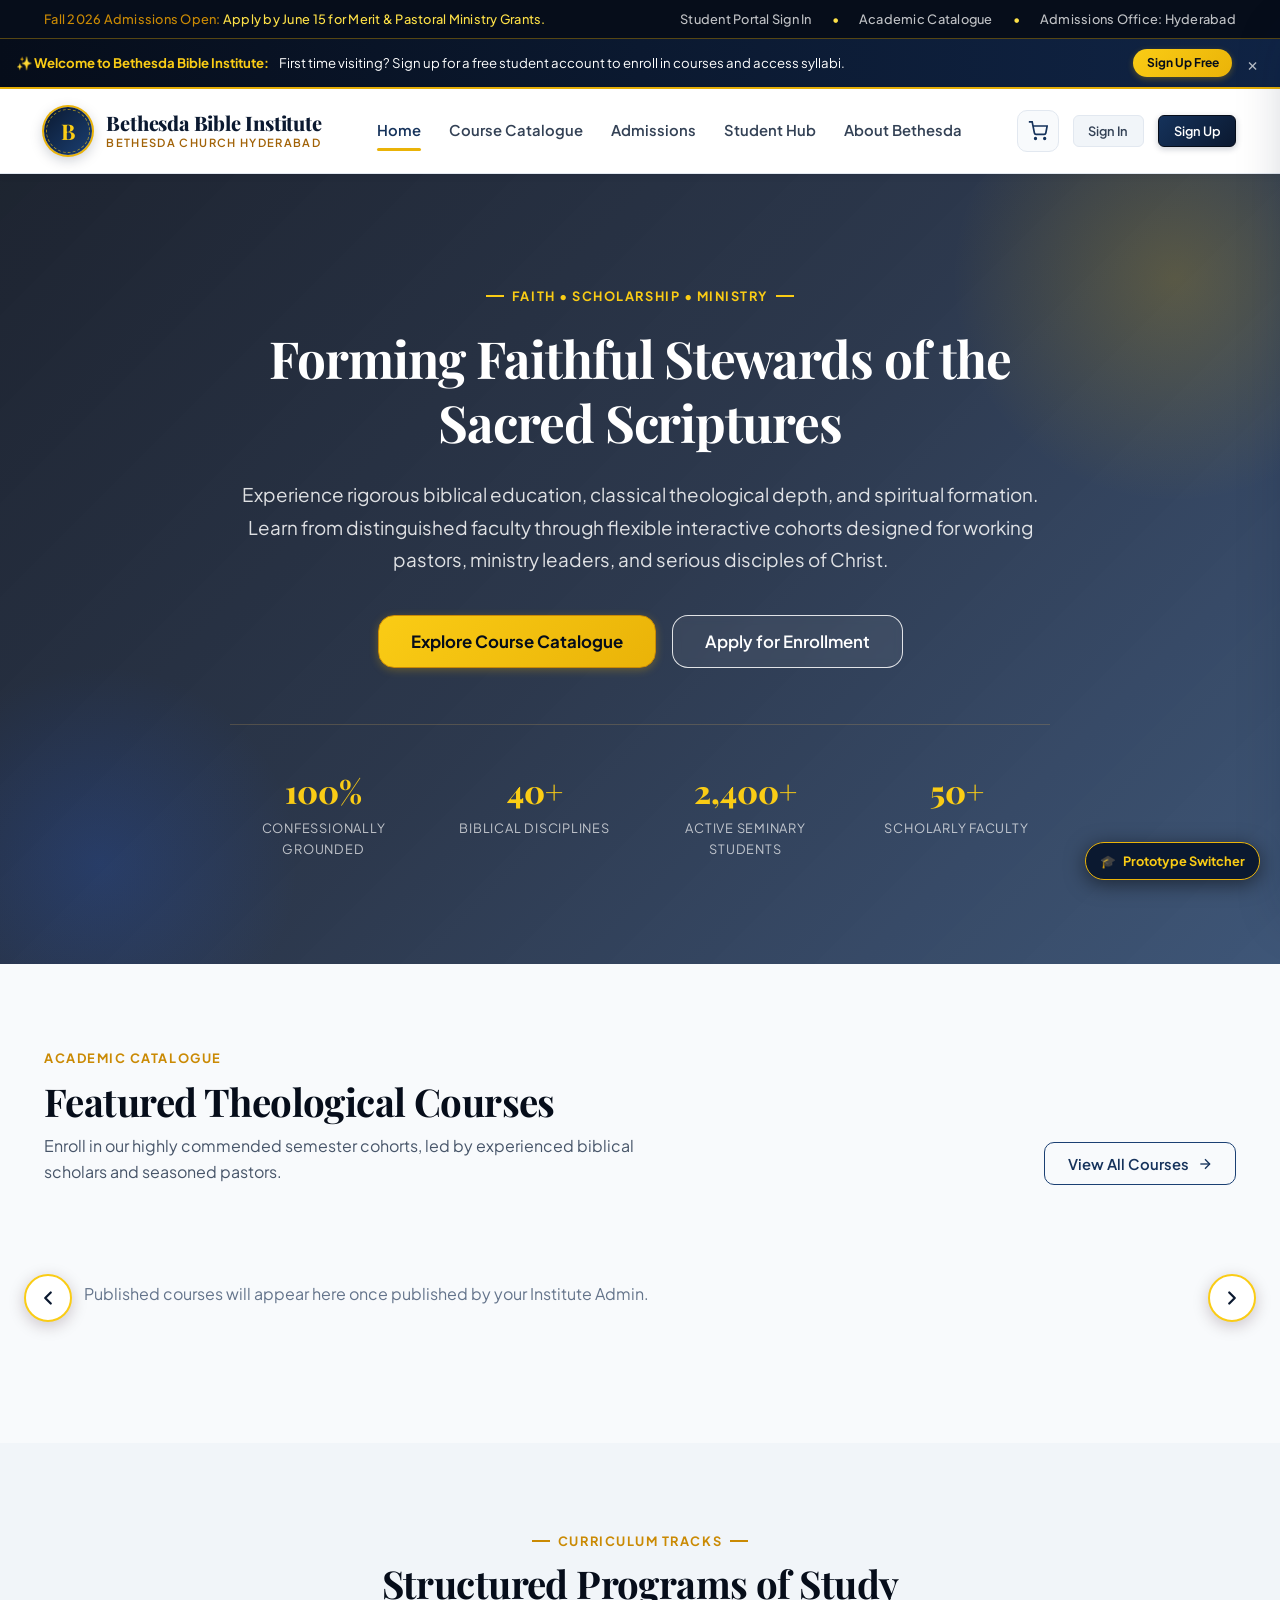
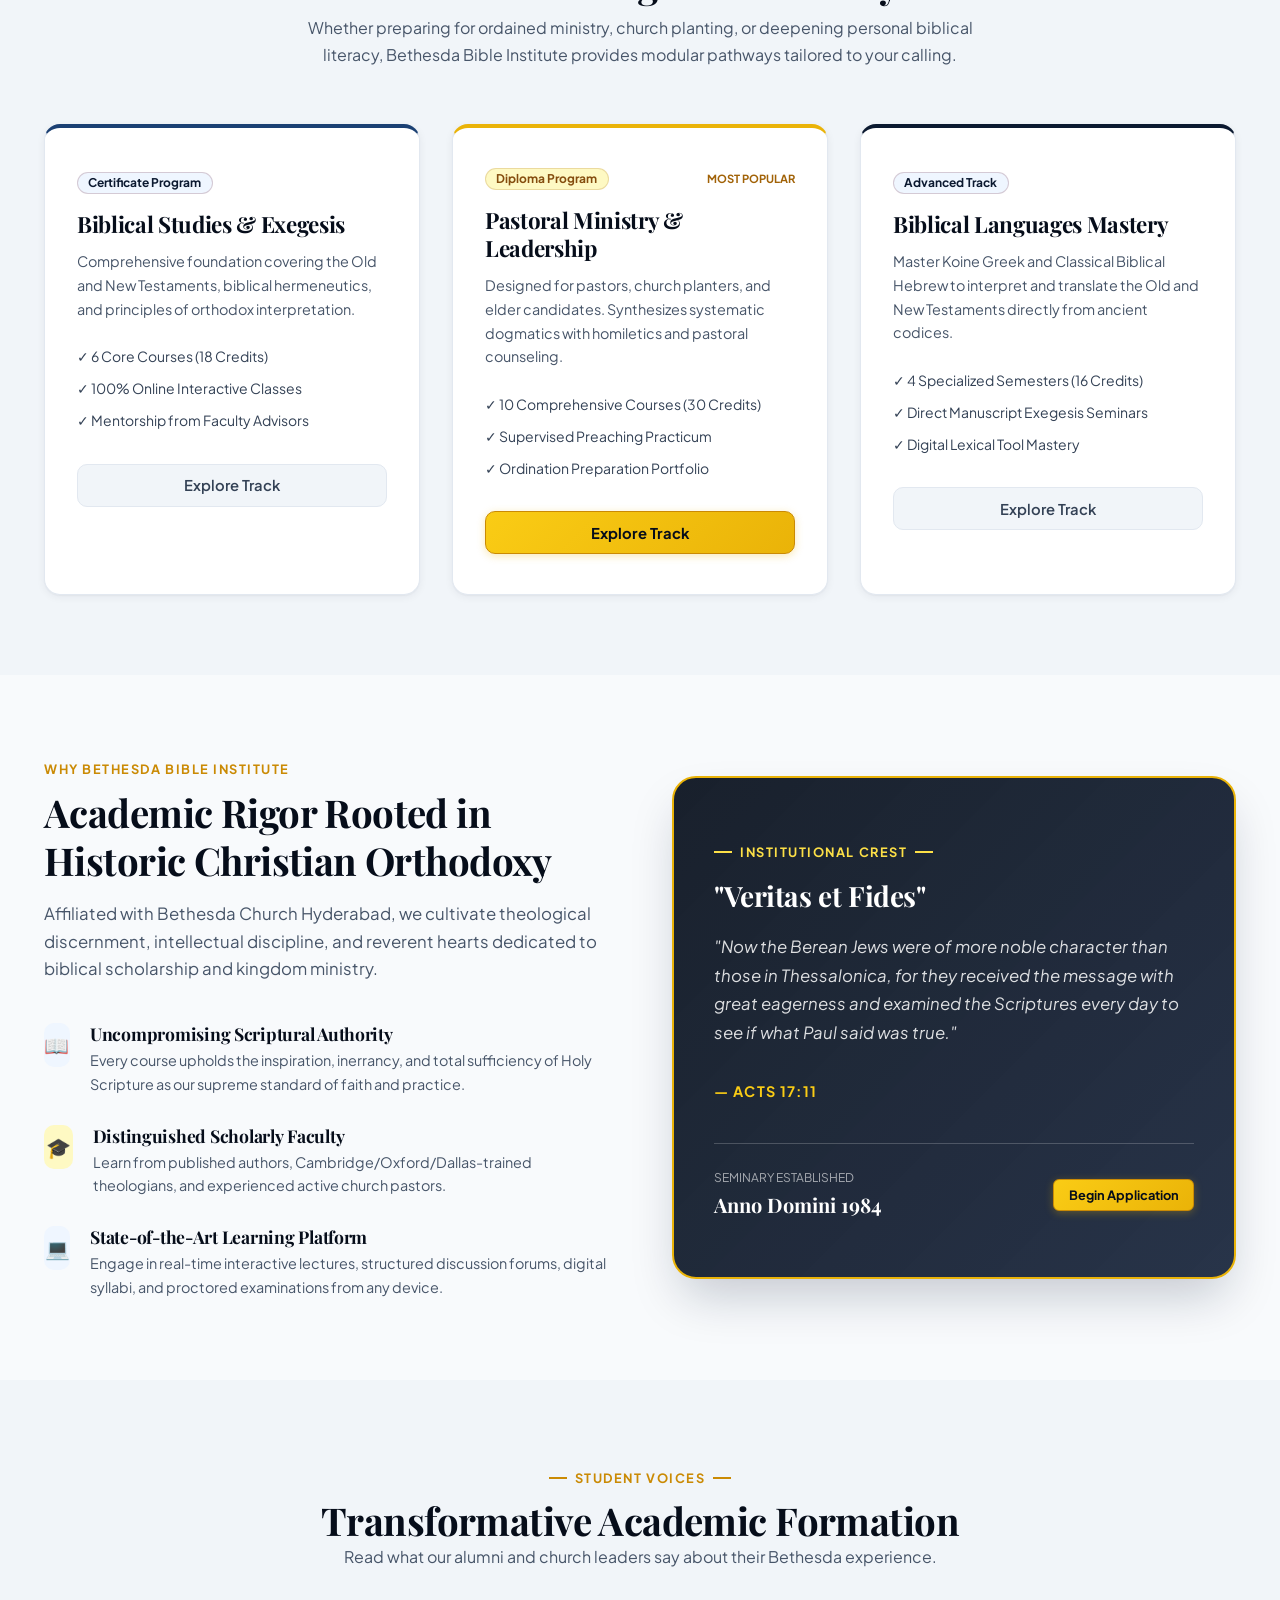
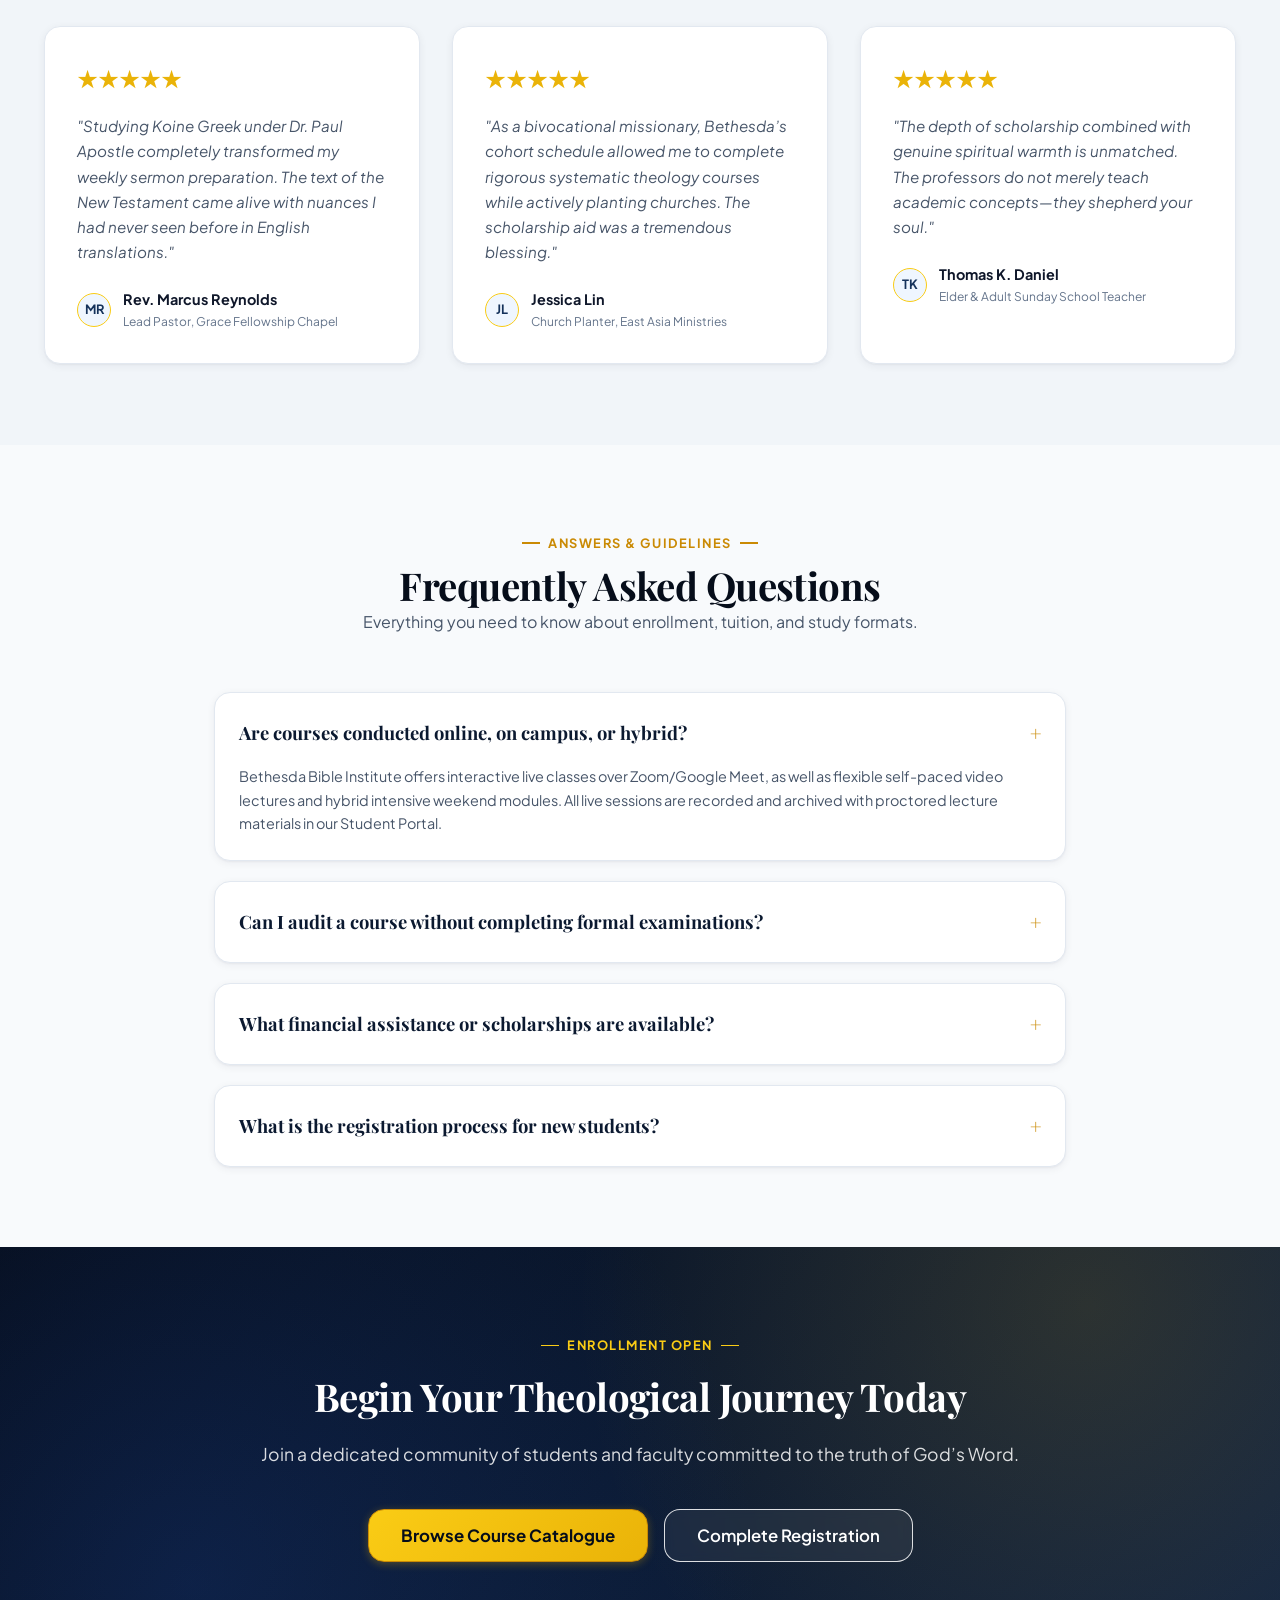
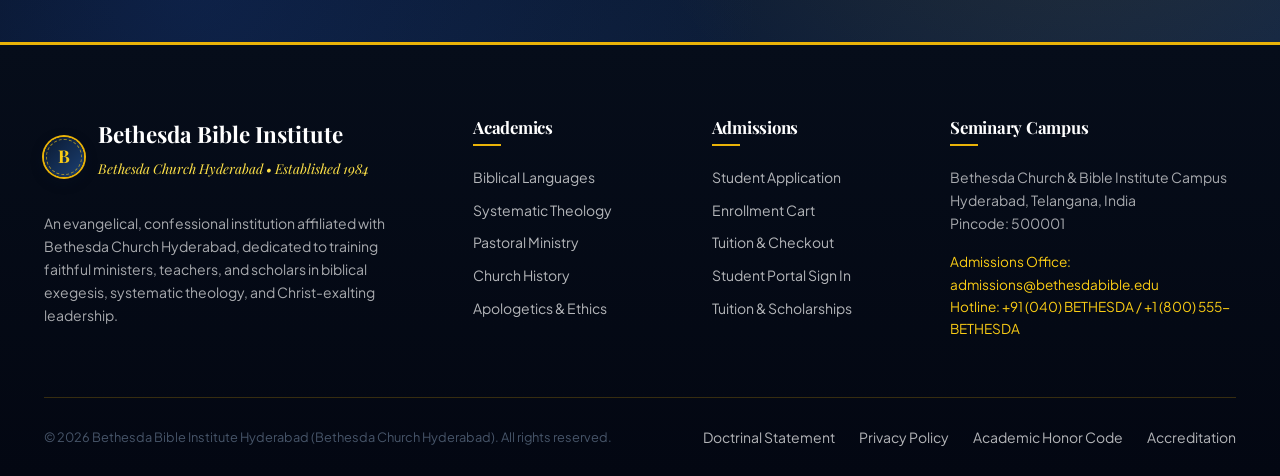
==== commit 19b796a2: "feat(carousel,auth): reverse course carousel left-to-right with navigation arrows, add button spinne" ====
--- a/index.html
+++ b/index.html
@@ -166,10 +166,24 @@
           </a>
         </div>
 
-        <div class="featured-marquee-viewport">
-          <div id="featuredCoursesGrid" class="featured-marquee-track">
-            <!-- Dynamically populated from courses.js -->
-          </div>
+        <div class="featured-marquee-wrapper">
+          <button type="button" id="marqueePrevBtn" class="marquee-nav-btn marquee-nav-prev" aria-label="Move courses left">
+            <svg width="22" height="22" viewBox="0 0 24 24" fill="none" stroke="currentColor" stroke-width="2.5" stroke-linecap="round" stroke-linejoin="round">
+              <polyline points="15 18 9 12 15 6"></polyline>
+            </svg>
+          </button>
+
+          <div class="featured-marquee-viewport" id="featuredMarqueeViewport">
+            <div id="featuredCoursesGrid" class="featured-marquee-track">
+              <!-- Dynamically populated from courses.js -->
+            </div>
+          </div>
+
+          <button type="button" id="marqueeNextBtn" class="marquee-nav-btn marquee-nav-next" aria-label="Move courses right">
+            <svg width="22" height="22" viewBox="0 0 24 24" fill="none" stroke="currentColor" stroke-width="2.5" stroke-linecap="round" stroke-linejoin="round">
+              <polyline points="9 18 15 12 9 6"></polyline>
+            </svg>
+          </button>
         </div>
       </div>
     </section>
@@ -537,8 +551,9 @@
       if (typeof loadPublicCourses === 'function') {
         tasks.push(loadPublicCourses());
       }
-      if (typeof isStudentAuthenticated === 'function' && isStudentAuthenticated() && typeof apiFetchStudentCourses === 'function') {
-        tasks.push(apiFetchStudentCourses());
+      if (typeof isStudentAuthenticated === 'function' && isStudentAuthenticated()) {
+        if (typeof apiFetchStudentCourses === 'function') tasks.push(apiFetchStudentCourses());
+        if (typeof apiFetchStudentBooks === 'function') tasks.push(apiFetchStudentBooks());
       }
       await Promise.allSettled(tasks);
 
@@ -546,6 +561,43 @@
       if (!renderFeatured()) {
         container.innerHTML = '<div style="grid-column:1/-1; padding:2.5rem; text-align:center; color:var(--charcoal-500);">Published courses will appear here once published by your Institute Admin.</div>';
       }
+
+      // 4. Interactive Left / Right Navigation Controls for Course Cards
+      const prevBtn = document.getElementById('marqueePrevBtn');
+      const nextBtn = document.getElementById('marqueeNextBtn');
+      let manualShift = 0;
+      let resumeTimeout = null;
+
+      function shiftCarousel(direction) {
+        if (!container) return;
+        const cardStep = 360; // Approximate card width + gap
+        container.style.animationPlayState = 'paused';
+
+        const computed = window.getComputedStyle(container).transform;
+        let currentX = 0;
+        if (computed && computed !== 'none') {
+          const match = computed.match(/matrix.*\((.+)\)/);
+          if (match) {
+            const vals = match[1].split(', ');
+            currentX = parseFloat(vals[4]) || 0;
+          }
+        }
+
+        container.style.animation = 'none';
+        container.style.transition = 'transform 0.45s cubic-bezier(0.16, 1, 0.3, 1)';
+        const targetX = direction === 'next' ? currentX - cardStep : currentX + cardStep;
+        container.style.transform = `translateX(${targetX}px)`;
+
+        clearTimeout(resumeTimeout);
+        resumeTimeout = setTimeout(() => {
+          container.style.transition = 'none';
+          container.style.transform = '';
+          container.style.animation = 'marqueeLeftToRight 38s linear infinite';
+        }, 4000);
+      }
+
+      if (prevBtn) prevBtn.addEventListener('click', () => shiftCarousel('prev'));
+      if (nextBtn) nextBtn.addEventListener('click', () => shiftCarousel('next'));
     });
   </script>
 </body>
--- a/assets/css/style.css
+++ b/assets/css/style.css
@@ -1157,7 +1157,7 @@
   position: fixed;
   bottom: 24px;
   right: 24px;
-  z-index: 1000;
+  z-index: 2000000;
   display: flex;
   flex-direction: column;
   gap: 10px;
@@ -1470,7 +1470,12 @@
 
 
 
-/* Featured Courses Right-to-Left Moving Carousel */
+/* Featured Courses Left-to-Right Moving Carousel & Controls */
+.featured-marquee-wrapper {
+  position: relative;
+  width: 100%;
+}
+
 .featured-marquee-viewport {
   overflow: hidden;
   width: 100%;
@@ -1482,11 +1487,12 @@
   display: flex;
   gap: 1.75rem;
   width: max-content;
-  animation: marqueeRightToLeft 36s linear infinite;
+  animation: marqueeLeftToRight 38s linear infinite;
   will-change: transform;
 }
 
 .featured-marquee-viewport:hover .featured-marquee-track,
+.featured-marquee-track.is-paused,
 .featured-marquee-track.is-static {
   animation-play-state: paused;
 }
@@ -1502,12 +1508,67 @@
   flex-shrink: 0;
 }
 
-@keyframes marqueeRightToLeft {
+/* Moves smoothly from Left to Right */
+@keyframes marqueeLeftToRight {
   0% {
-    transform: translateX(0);
+    transform: translateX(-50%);
   }
   100% {
-    transform: translateX(-50%);
+    transform: translateX(0%);
+  }
+}
+
+/* Left & Right Arrow Navigation Controls */
+.marquee-nav-btn {
+  position: absolute;
+  top: 50%;
+  transform: translateY(-50%);
+  width: 48px;
+  height: 48px;
+  border-radius: 50%;
+  background: #ffffff;
+  border: 2px solid var(--gold-400);
+  color: var(--burgundy-900);
+  box-shadow: 0 4px 16px rgba(45, 10, 24, 0.22);
+  display: flex;
+  align-items: center;
+  justify-content: center;
+  cursor: pointer;
+  z-index: 25;
+  transition: all 0.25s cubic-bezier(0.16, 1, 0.3, 1);
+  outline: none;
+}
+
+.marquee-nav-btn:hover {
+  background: var(--gold-500);
+  color: var(--burgundy-950);
+  border-color: var(--gold-600);
+  box-shadow: 0 8px 24px rgba(45, 10, 24, 0.35);
+  transform: translateY(-50%) scale(1.12);
+}
+
+.marquee-nav-btn:active {
+  transform: translateY(-50%) scale(0.95);
+}
+
+.marquee-nav-prev {
+  left: -20px;
+}
+
+.marquee-nav-next {
+  right: -20px;
+}
+
+@media (max-width: 768px) {
+  .marquee-nav-btn {
+    width: 38px;
+    height: 38px;
+  }
+  .marquee-nav-prev {
+    left: 4px;
+  }
+  .marquee-nav-next {
+    right: 4px;
   }
 }
 
@@ -1519,3 +1580,16 @@
     width: 285px;
   }
 }
+
+/* Loading Spinner Keyframes */
+@keyframes spin {
+  to {
+    transform: rotate(360deg);
+  }
+}
+
+.btn-spinner {
+  animation: spin 0.8s linear infinite;
+  display: inline-block;
+  vertical-align: middle;
+}
